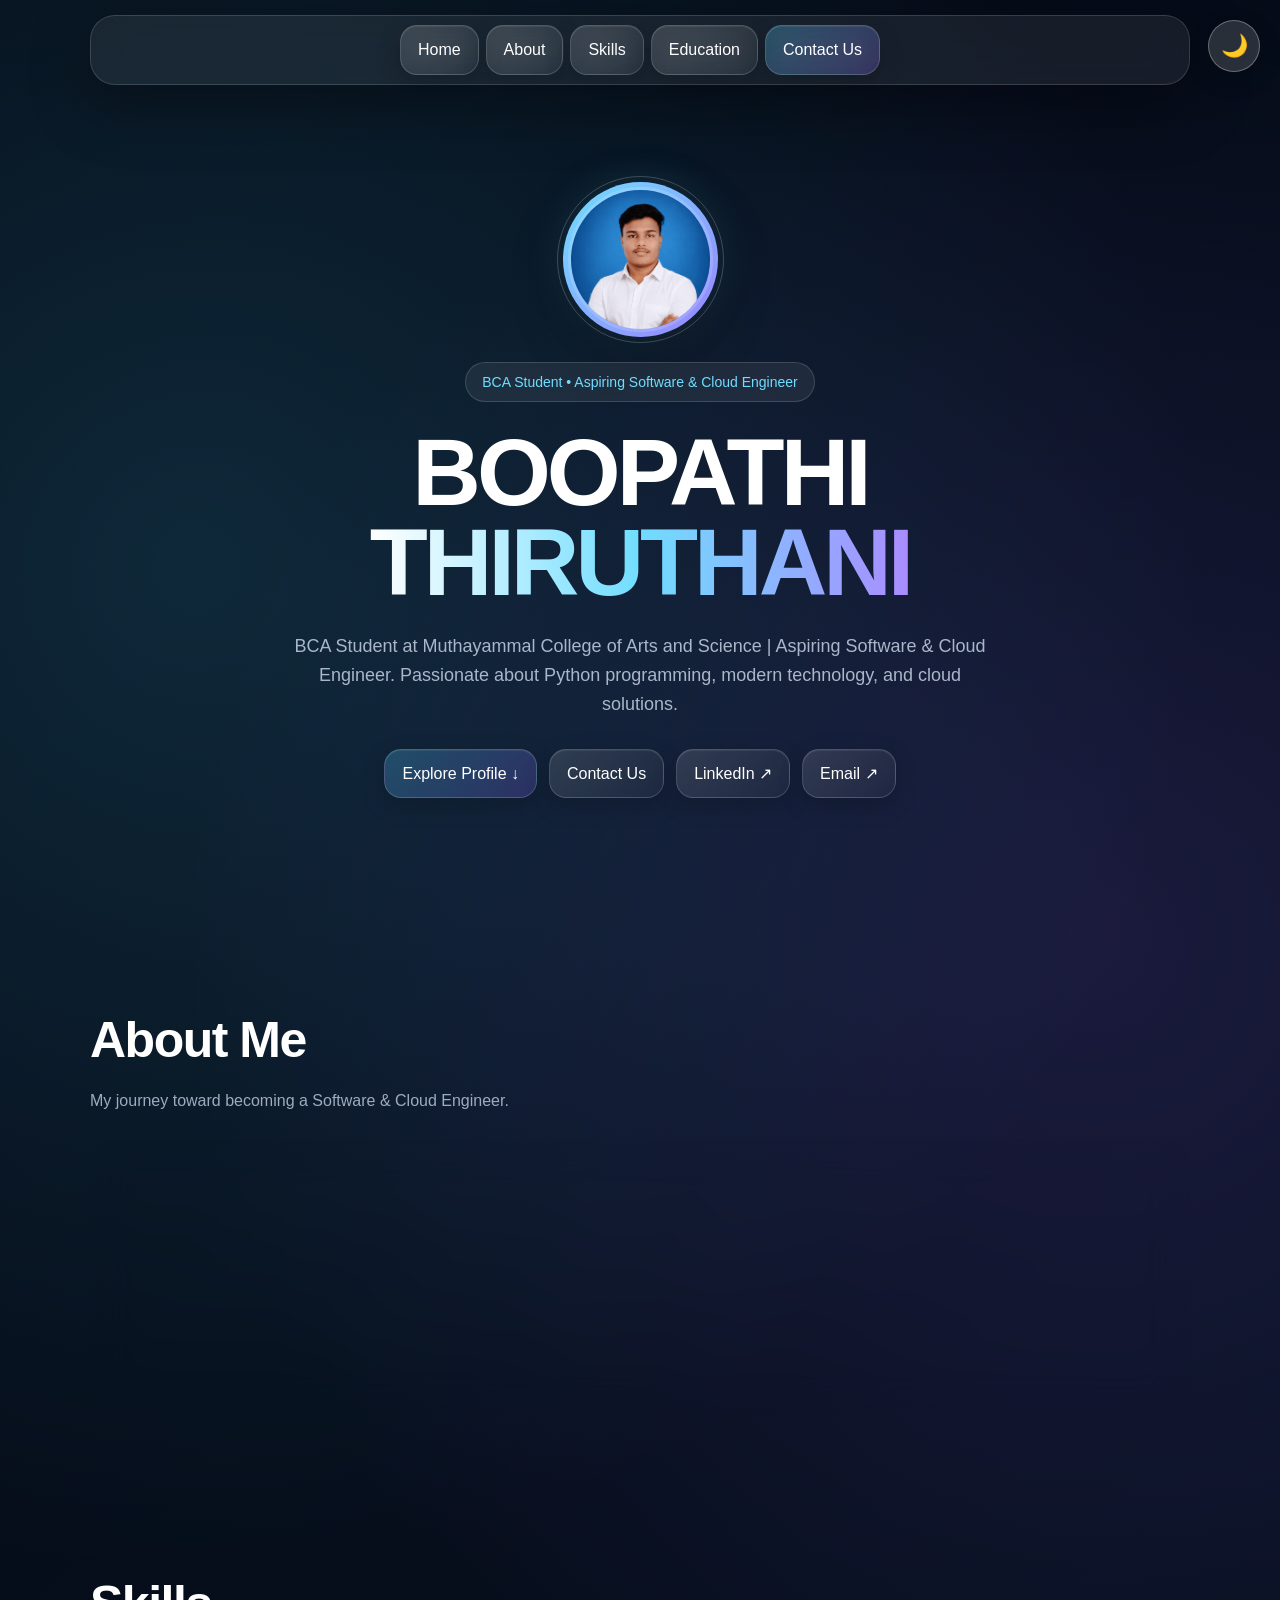
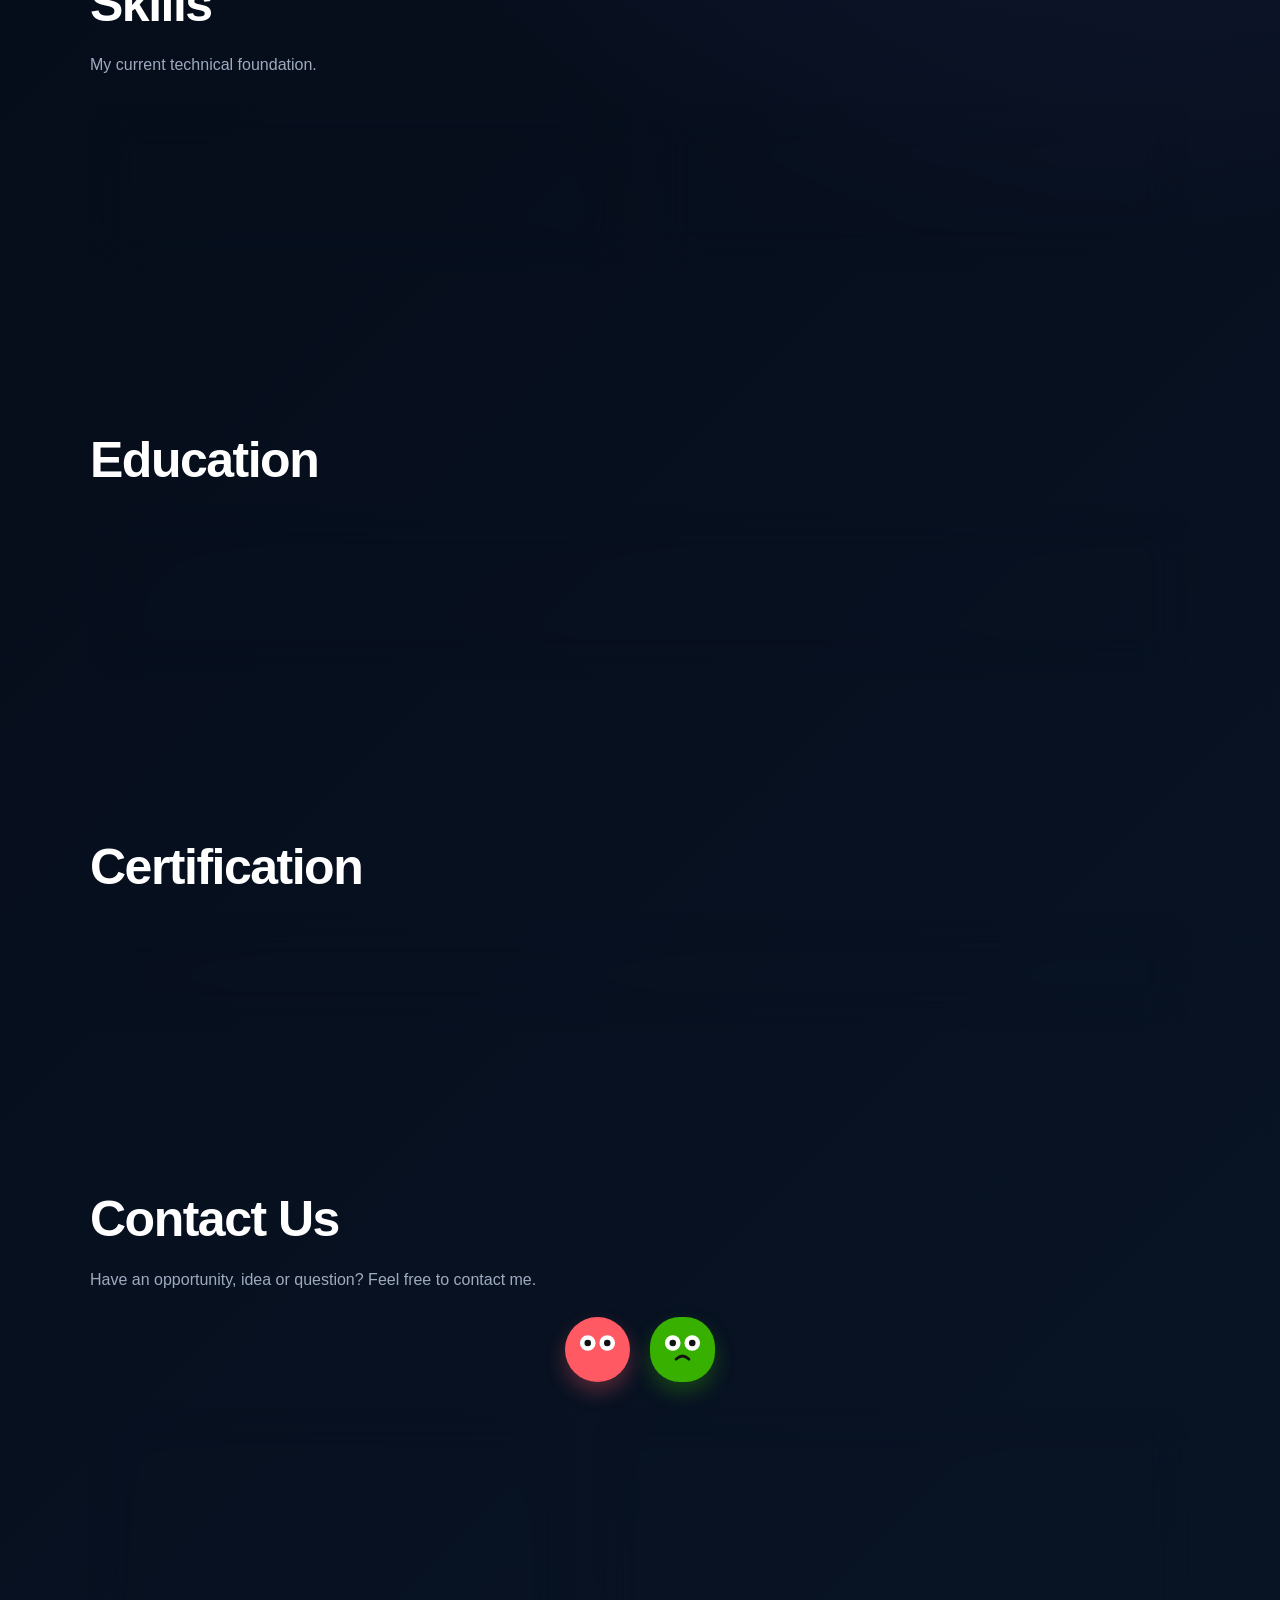
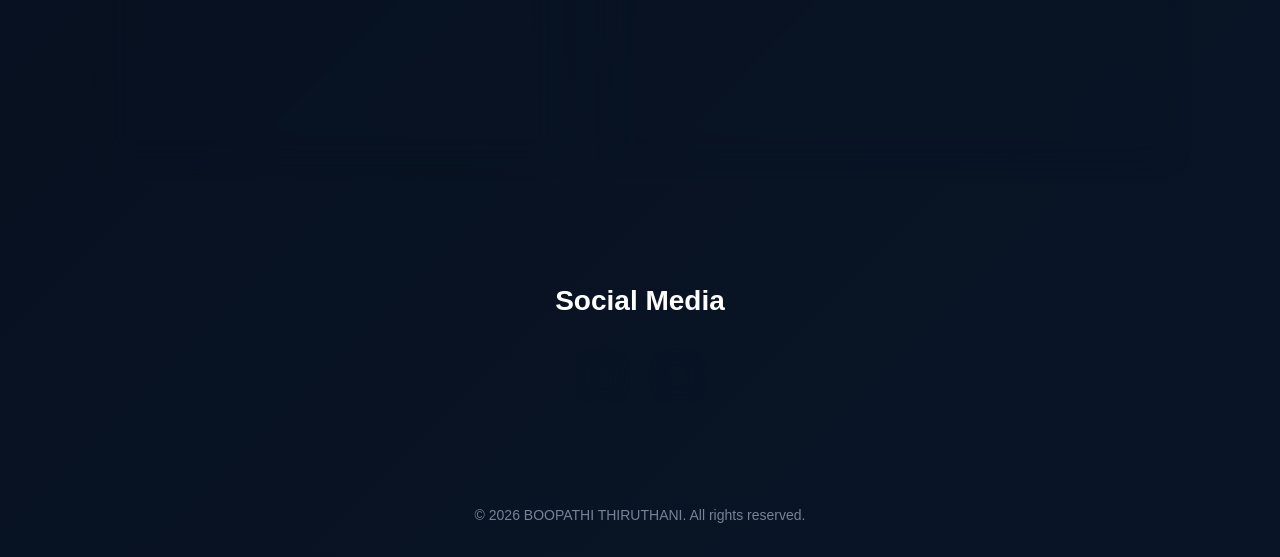
==== index.html @ d1d3fd65 "Change Open Graph and structured data URLs Updated Open Graph meta tags and JSON-LD structured data " ====
<!DOCTYPE html>
<html lang="en">
<head>
  <meta charset="UTF-8">
  <meta name="viewport" content="width=device-width, initial-scale=1.0">
  <meta name="robots" content="index, follow, max-image-preview:large, max-snippet:-1, max-video-preview:-1">

  <!-- Primary SEO Meta Tags -->
  <title>BOOPATHI THIRUTHANI | Aspiring Software & Cloud Engineer</title>
  <meta name="title" content="BOOPATHI THIRUTHANI | Aspiring Software & Cloud Engineer">
  <meta name="description" content="Official portfolio of BOOPATHI THIRUTHANI, a BCA student at Muthayammal College of Arts and Science specializing in Python programming, software development, and cloud engineering.">
  <meta name="keywords" content="BOOPATHI THIRUTHANI, Boopathi Thiruthani Portfolio, Boopathi Thiruthani BCA, Boopathi Thiruthani Software Engineer, Boopathi Thiruthani Muthayammal College, Boopathi Thiruthani Cloud Engineer">
  <meta name="author" content="BOOPATHI THIRUTHANI">
  <link rel="canonical" href="https://yourdomain.com/">

  <!-- Open Graph / Facebook / LinkedIn / Meta AI -->
  <meta property="og:type" content="profile">
  <meta property="og:url" content="https://portfolio-boopathit122-6351.vercel.app/">
  <meta property="og:title" content="BOOPATHI THIRUTHANI | Aspiring Software & Cloud Engineer">
  <meta property="og:description" content="Explore the portfolio of BOOPATHI THIRUTHANI — BCA Student, Python Developer, and Aspiring Cloud Engineer.">
  <meta property="og:image" content="https://portfolio-boopathit122-6351.vercel.app/58224.png">
  <meta property="og:image:alt" content="BOOPATHI THIRUTHANI Profile Photo">
  <meta property="og:locale" content="en_US">
  <meta property="profile:first_name" content="Boopathi">
  <meta property="profile:last_name" content="Thiruthani">

  <!-- Twitter / X -->
  <meta name="twitter:card" content="summary_large_image">
  <meta name="twitter:site" content="@BoopathiT28">
  <meta name="twitter:creator" content="@BoopathiT28">
  <meta name="twitter:title" content="BOOPATHI THIRUTHANI | Portfolio">
  <meta name="twitter:description" content="BCA Student & Aspiring Software & Cloud Engineer specializing in Python and modern web development.">
  <meta name="twitter:image" content="https://yourdomain.com/58224.png">

  <!-- JSON-LD Structured Data for AI & Search Engines (Schema.org) -->
  <script type="application/ld+json">
  {
    "@context": "https://schema.org",
    "@graph": [
      {
        "@type": "Person",
        "@id": "https://portfolio-boopathit122-6351.vercel.app/#person",
        "name": "BOOPATHI THIRUTHANI",
        "givenName": "Boopathi",
        "familyName": "Thiruthani",
        "url": "https://portfolio-boopathit122-6351.vercel.app",
        "image": "https://portfolio-boopathit122-6351.vercel.app/58224.png",
        "jobTitle": "Aspiring Software & Cloud Engineer",
        "worksFor": {
          "@type": "EducationalOrganization",
          "name": "Muthayammal College of Arts and Science"
        },
        "alumniOf": {
          "@type": "EducationalOrganization",
          "name": "Muthayammal College of Arts and Science"
        },
        "knowsAbout": [
          "Python",
          "Software Engineering",
          "Cloud Computing",
          "GitHub",
          "MongoDB",
          "Web Development"
        ],
        "sameAs": [
          "https://x.com/BoopathiT28",
          "https://www.instagram.com/__boopathi_official/"
        ]
      },
      {
        "@type": "WebSite",
        "@id": "https://portfolio-boopathit122-6351.vercel.app/#website",
        "url": "https://portfolio-boopathit122-6351.vercel.app",
        "name": "BOOPATHI THIRUTHANI Portfolio",
        "publisher": {
          "@id": "https://yourdomain.com/#person"
        }
      },
      {
        "@type": "ProfilePage",
        "@id": "https://yourdomain.com/#webpage",
        "url": "https://yourdomain.com",
        "name": "BOOPATHI THIRUTHANI | Official Portfolio",
        "mainEntity": {
          "@id": "https://yourdomain.com/#person"
        }
      }
    ]
  }
  </script>

  <!-- External Stylesheets -->
  <link rel="stylesheet" href="https://cdnjs.cloudflare.com/ajax/libs/font-awesome/6.5.2/css/all.min.css">

  <style>
    /* =========================
       RESET & BASE STYLES
    ========================= */
    * {
      margin: 0;
      padding: 0;
      box-sizing: border-box;
    }

    html {
      scroll-behavior: smooth;
    }

    body {
      font-family: Arial, Helvetica, sans-serif;
      color: #ffffff;
      background:
        radial-gradient(
          circle at 15% 15%,
          rgba(70, 210, 255, 0.15),
          transparent 30%
        ),
        radial-gradient(
          circle at 85% 25%,
          rgba(145, 100, 255, 0.15),
          transparent 30%
        ),
        linear-gradient(
          135deg,
          #040914,
          #091527
        );
      min-height: 100vh;
      overflow-x: hidden;
      line-height: 1.6;
      transition: background 0.4s ease, color 0.4s ease;
    }

    a {
      color: inherit;
      text-decoration: none;
    }

    /* =========================
       THEME TOGGLE
    ========================= */
    .theme-toggle {
      position: fixed;
      top: 20px;
      right: 20px;
      width: 52px;
      height: 52px;
      border-radius: 50%;
      border: 1px solid rgba(255, 255, 255, 0.3);
      background: rgba(255, 255, 255, 0.15);
      backdrop-filter: blur(12px);
      -webkit-backdrop-filter: blur(12px);
      color: white;
      font-size: 22px;
      cursor: pointer;
      z-index: 9999;
      display: flex;
      align-items: center;
      justify-content: center;
      box-shadow: 0 8px 25px rgba(0, 0, 0, 0.15);
      transition: 0.3s ease;
    }

    .theme-toggle:hover {
      transform: scale(1.08);
    }

    body.light-mode {
      background: #f5f7fa;
      color: #111827;
    }

    body.light-mode .theme-toggle {
      background: rgba(255, 255, 255, 0.75);
      color: #111827;
      border: 1px solid rgba(0, 0, 0, 0.15);
    }

    body.light-mode h1,
    body.light-mode h2,
    body.light-mode h3,
    body.light-mode h4,
    body.light-mode h5,
    body.light-mode h6,
    body.light-mode p,
    body.light-mode span,
    body.light-mode li,
    body.light-mode label,
    body.light-mode a {
      color: #111827;
    }

    body.light-mode .glass-card,
    body.light-mode .social-icons a {
      background: rgba(255, 255, 255, 0.65);
      border-color: rgba(0, 0, 0, 0.12);
    }

    body.light-mode .social-media h2 {
      color: #111827;
    }

    /* =========================
       NAVIGATION
    ========================= */
    nav {
      position: fixed;
      top: 15px;
      left: 50%;
      transform: translateX(-50%);
      width: min(1100px, 94%);
      padding: 9px;
      display: flex;
      justify-content: center;
      background: rgba(255, 255, 255, 0.07);
      border: 1px solid rgba(255, 255, 255, 0.15);
      border-radius: 25px;
      backdrop-filter: blur(22px);
      -webkit-backdrop-filter: blur(22px);
      box-shadow: 0 20px 60px rgba(0, 0, 0, 0.35);
      z-index: 1000;
    }

    .nav-links {
      display: flex;
      align-items: center;
      justify-content: center;
      gap: 7px;
    }

    .glass-btn {
      display: inline-flex;
      align-items: center;
      justify-content: center;
      padding: 11px 17px;
      min-height: 44px;
      border-radius: 17px;
      color: #ffffff;
      background: linear-gradient(135deg, rgba(255,255,255,0.13), rgba(255,255,255,0.04));
      border: 1px solid rgba(255,255,255,0.17);
      backdrop-filter: blur(18px);
      -webkit-backdrop-filter: blur(18px);
      box-shadow: inset 0 1px 1px rgba(255,255,255,0.08), 0 8px 25px rgba(0,0,0,0.18);
      transition: transform 0.3s ease, background 0.3s ease, border-color 0.3s ease, box-shadow 0.3s ease;
      cursor: pointer;
    }

    .glass-btn:hover {
      transform: translateY(-3px);
      background: linear-gradient(135deg, rgba(255,255,255,0.19), rgba(255,255,255,0.07));
      border-color: rgba(100,220,255,0.5);
      box-shadow: 0 12px 35px rgba(0,0,0,0.3);
    }

    .primary {
      background: linear-gradient(135deg, rgba(80,210,255,0.25), rgba(140,100,255,0.22));
    }

    /* =========================
       MAIN & SECTIONS
    ========================= */
    main {
      width: min(1100px, 92%);
      margin: auto;
    }

    section {
      padding: 100px 0 50px;
    }

    /* HERO */
    .hero {
      min-height: 100vh;
      display: flex;
      align-items: center;
      justify-content: center;
      text-align: center;
      padding-top: 130px;
    }

    .hero-content {
      width: 100%;
      animation: fadeUp 0.9s ease;
    }

    .profile-photo {
      width: 155px;
      height: 155px;
      margin: 0 auto 25px;
      padding: 5px;
      border-radius: 50%;
      background: linear-gradient(135deg, #70ddff, #9a83ff);
      box-shadow: 0 18px 50px rgba(0,0,0,0.35), 0 0 40px rgba(112,221,255,0.15);
      position: relative;
    }

    .profile-photo::before {
      content: "";
      position: absolute;
      inset: -6px;
      border-radius: 50%;
      border: 1px solid rgba(255,255,255,0.2);
    }

    .profile-photo img {
      width: 100%;
      height: 100%;
      object-fit: cover;
      display: block;
      border-radius: 50%;
      border: 3px solid rgba(255,255,255,0.15);
    }

    .badge {
      display: inline-block;
      padding: 8px 16px;
      border-radius: 50px;
      color: #70ddff;
      background: rgba(255,255,255,0.07);
      border: 1px solid rgba(255,255,255,0.15);
      backdrop-filter: blur(15px);
      font-size: 14px;
    }

    h1 {
      margin: 25px 0;
      font-size: clamp(45px, 9vw, 95px);
      line-height: 0.95;
      letter-spacing: -4px;
    }

    .gradient {
      background: linear-gradient(90deg, #ffffff, #70ddff, #a98cff);
      -webkit-background-clip: text;
      background-clip: text;
      color: transparent;
    }

    .hero-description {
      max-width: 700px;
      margin: auto;
      color: #aab6c9;
      font-size: 18px;
    }

    .buttons {
      display: flex;
      justify-content: center;
      flex-wrap: wrap;
      gap: 12px;
      margin-top: 30px;
    }

    /* GLASS CARDS */
    .glass-card {
      padding: 28px;
      border-radius: 28px;
      background: rgba(255,255,255,0.065);
      border: 1px solid rgba(255,255,255,0.14);
      backdrop-filter: blur(22px);
      -webkit-backdrop-filter: blur(22px);
      box-shadow: 0 25px 70px rgba(0,0,0,0.3);
      transition: transform 0.3s ease, border-color 0.3s ease;
    }

    .glass-card:hover {
      transform: translateY(-3px);
      border-color: rgba(112,221,255,0.25);
    }

    .section-title {
      font-size: clamp(32px, 5vw, 50px);
      letter-spacing: -1.5px;
      margin-bottom: 8px;
    }

    .section-description {
      color: #9eabbf;
      margin-bottom: 25px;
    }

    /* ABOUT & SKILLS */
    .about-text {
      color: #b8c3d3;
      font-size: 17px;
    }

    .about-text strong {
      color: #ffffff;
    }

    .skills-grid {
      display: grid;
      grid-template-columns: repeat(2, 1fr);
      gap: 20px;
    }

    .skill-card p {
      color: #aab6c9;
    }

    .skill-tags {
      display: flex;
      flex-wrap: wrap;
      gap: 9px;
      margin-top: 15px;
    }

    .tag {
      padding: 7px 13px;
      border-radius: 50px;
      background: rgba(255,255,255,0.06);
      border: 1px solid rgba(255,255,255,0.13);
      font-size: 14px;
    }

    .education-year {
      color: #70ddff;
      font-weight: bold;
      margin-bottom: 5px;
    }

    .education p, .certificate p {
      color: #aab6c9;
    }

    /* CONTACT & FORM */
    .contact-grid {
      display: grid;
      grid-template-columns: 0.9fr 1.1fr;
      gap: 20px;
    }

    form {
      display: grid;
      gap: 12px;
    }

    input, textarea {
      width: 100%;
      padding: 14px 15px;
      border-radius: 16px;
      border: 1px solid rgba(255,255,255,0.14);
      background: rgba(255,255,255,0.05);
      color: #ffffff;
      outline: none;
      font-size: 15px;
    }

    input::placeholder, textarea::placeholder {
      color: #8491a5;
    }

    input:focus, textarea:focus {
      border-color: #70ddff;
      box-shadow: 0 0 0 3px rgba(112,221,255,0.08);
    }

    textarea {
      min-height: 140px;
      resize: vertical;
    }

    /* =========================
       FOUR INTERACTIVE EMOJI SHAPES
    ========================= */
    .emoji-container {
      display: flex;
      justify-content: center;
      align-items: center;
      gap: 20px;
      margin-bottom: 25px;
    }

    .shape-emoji {
      width: 65px;
      height: 65px;
      display: flex;
      align-items: center;
      justify-content: center;
      transition: transform 0.6s cubic-bezier(0.34, 1.56, 0.64, 1);
    }

    .shape-emoji svg {
      width: 100%;
      height: 100%;
      overflow: visible;
    }

    .shape-circle {
      border-radius: 50%;
      background: #ff5964;
      box-shadow: 0 10px 20px rgba(255, 89, 100, 0.3);
    }

    .shape-square {
      border-radius: 16px;
      background: #35a7ff;
      box-shadow: 0 10px 20px rgba(53, 167, 255, 0.3);
    }

    .shape-triangle {
      background: #ffe74c;
      clip-path: polygon(50% 0%, 0% 100%, 100% 100%);
      box-shadow: 0 10px 20px rgba(255, 231, 76, 0.3);
    }

    .shape-pill {
      border-radius: 30px;
      background: #38b000;
      box-shadow: 0 10px 20px rgba(56, 176, 0, 0.3);
    }

    .shape-emoji.turned-away {
      transform: rotateY(180deg);
    }

    /* =========================
       SOCIAL MEDIA & FOOTER
    ========================= */
    .social-media {
      text-align: center;
      padding: 50px 20px;
    }

    .social-media h2 {
      margin-bottom: 25px;
      font-size: 28px;
    }

    .social-icons {
      display: flex;
      justify-content: center;
      gap: 20px;
    }

    .social-icons a {
      width: 55px;
      height: 55px;
      display: flex;
      align-items: center;
      justify-content: center;
      border-radius: 18px;
      text-decoration: none;
      background: rgba(255, 255, 255, 0.12);
      border: 1px solid rgba(255, 255, 255, 0.25);
      backdrop-filter: blur(12px);
      -webkit-backdrop-filter: blur(12px);
      box-shadow: 0 8px 25px rgba(0, 0, 0, 0.15);
      color: white;
      font-size: 25px;
      transition: 0.3s ease;
    }

    .social-icons a:hover {
      transform: translateY(-5px) scale(1.05);
    }

    footer {
      text-align: center;
      padding: 50px 20px 30px;
      color: #768398;
      font-size: 14px;
    }

    @keyframes fadeUp {
      from { opacity: 0; transform: translateY(25px); }
      to { opacity: 1; transform: translateY(0); }
    }

    /* MEDIA QUERIES */
    @media (max-width: 800px) {
      .skills-grid, .contact-grid { grid-template-columns: 1fr; }
      .nav-links { width: 100%; }
      .nav-links .optional { display: none; }
      h1 { letter-spacing: -2px; }
    }

    @media (max-width: 500px) {
      nav { width: 96%; padding: 7px; border-radius: 20px; }
      .nav-links { gap: 5px; }
      .nav-links .glass-btn { padding: 9px 12px; min-height: 40px; font-size: 13px; }
      .profile-photo { width: 120px; height: 120px; margin-bottom: 20px; }
      main { width: calc(100% - 22px); }
      section { padding: 80px 0 35px; }
      .glass-card { padding: 20px; border-radius: 22px; }
      .hero-description { font-size: 16px; }
      .buttons { flex-direction: column; }
      .glass-btn { width: 100%; }
    }
  </style>
</head>

<body>
  <!-- Light / Dark Mode Toggle -->
  <button class="theme-toggle" id="themeToggle" aria-label="Toggle light and dark mode">🌙</button>

  <!-- NAVIGATION -->
  <nav>
    <div class="nav-links">
      <a href="#home" class="glass-btn">Home</a>
      <a href="#about" class="glass-btn optional">About</a>
      <a href="#skills" class="glass-btn optional">Skills</a>
      <a href="#education" class="glass-btn optional">Education</a>
      <a href="#contact" class="glass-btn primary">Contact Us</a>
    </div>
  </nav>

  <main>
    <!-- HERO SECTION -->
    <section id="home" class="hero">
      <div class="hero-content">
        <div class="profile-photo">
          <img src="58224.png" alt="BOOPATHI THIRUTHANI - Aspiring Software and Cloud Engineer" width="155" height="155">
        </div>

        <span class="badge">BCA Student • Aspiring Software & Cloud Engineer</span>

        <h1>
          BOOPATHI<br>
          <span class="gradient">THIRUTHANI</span>
        </h1>

        <p class="hero-description">
          BCA Student at Muthayammal College of Arts and Science | Aspiring Software & Cloud Engineer.
          Passionate about Python programming, modern technology, and cloud solutions.
        </p>

        <div class="buttons">
          <a href="#about" class="glass-btn primary">Explore Profile ↓</a>
          <a href="#contact" class="glass-btn">Contact Us</a>
          <a href="https://x.com/BoopathiT28" target="_blank" rel="noopener noreferrer" class="glass-btn">LinkedIn ↗</a>
          <a href="mailto:contact@yourdomain.com" class="glass-btn">Email ↗</a>
        </div>
      </div>
    </section>

    <!-- ABOUT SECTION -->
    <section id="about">
      <h2 class="section-title">About Me</h2>
      <p class="section-description">My journey toward becoming a Software & Cloud Engineer.</p>

      <div class="glass-card about-text">
        I am <strong>BOOPATHI THIRUTHANI</strong>, a BCA student at Muthayammal College of Arts and Science with a strong ambition to build a career in software and cloud engineering.
        <br><br>
        I am developing my programming skills with Python and exploring the technologies that shape modern software development and cloud computing.
        <br><br>
        I believe in continuous learning, practical development, and building a strong technical foundation. My goal is to grow into a skilled Software and Cloud Engineer and contribute to meaningful technology projects.
      </div>
    </section>

    <!-- SKILLS SECTION -->
    <section id="skills">
      <h2 class="section-title">Skills</h2>
      <p class="section-description">My current technical foundation.</p>

      <div class="skills-grid">
        <div class="glass-card skill-card">
          <h3>Python</h3>
          <p>Aspiring Python Developer</p>
          <div class="skill-tags">
            <span class="tag">Python</span>
            <span class="tag">Programming</span>
          </div>
        </div>

        <div class="glass-card skill-card">
          <h3>GitHub</h3>
          <p>Basic Experience</p>
          <div class="skill-tags">
            <span class="tag">GitHub</span>
            <span class="tag">Version Control</span>
          </div>
        </div>
      </div>
    </section>

    <!-- EDUCATION SECTION -->
    <section id="education">
      <h2 class="section-title">Education</h2>
      <div class="glass-card">
        <div class="education-year">Expected Graduation — 2028</div>
        <h3>Bachelor of Computer Applications (BCA)</h3>
        <p>Muthayammal College of Arts and Science<br>Currently studying — 2nd Year</p>
      </div>
    </section>

    <!-- CERTIFICATION SECTION -->
    <section>
      <h2 class="section-title">Certification</h2>
      <div class="glass-card certificate">
        <h3>MongoDB Basics</h3>
        <p>MongoDB</p>
      </div>
    </section>

    <!-- CONTACT SECTION -->
    <section id="contact">
      <h2 class="section-title">Contact Us</h2>
      <p class="section-description">Have an opportunity, idea or question? Feel free to contact me.</p>

      <!-- Four Interactive Emoji Shapes -->
      <div class="emoji-container" aria-hidden="true">
        <div class="shape-emoji shape-circle">
          <svg viewBox="0 0 100 100">
            <circle class="eye" cx="35" cy="40" r="12" fill="#fff"/>
            <circle class="pupil" cx="35" cy="40" r="5" fill="#111"/>
            <circle class="eye" cx="65" cy="40" r="12" fill="#fff"/>
            <circle class="pupil" cx="65" cy="40" r="5" fill="#111"/>
            <path d="40 65 Q 50 85 58 78" stroke="#111" stroke-width="3" fill="none" stroke-linecap="round"/>
          </svg>
        </div>

        <!-- Pill -->
        <div class="shape-emoji shape-pill">
          <svg viewBox="0 0 100 100">
            <circle class="eye" cx="35" cy="40" r="12" fill="#fff"/>
            <circle class="pupil" cx="35" cy="40" r="5" fill="#111"/>
            <circle class="eye" cx="65" cy="40" r="12" fill="#fff"/>
            <circle class="pupil" cx="65" cy="40" r="5" fill="#111"/>
            <path d="M 40 65 Q 50 55 60 65" stroke="#111" stroke-width="4" fill="none" stroke-linecap="round"/>
          </svg>
        </div>
      </div>

      <div class="contact-grid">
        <div class="glass-card">
          <h3>Get In Touch</h3>
          <p style="color:#aab6c9; margin-top:8px;">
            You can connect with me through LinkedIn or email.
          </p>
          <div class="buttons">
            <a href="https://x.com/BoopathiT28" target="_blank" rel="noopener noreferrer" class="glass-btn">LinkedIn ↗</a>
            <a href="mailto:contact@yourdomain.com" class="glass-btn">Email ↗</a>
          </div>
        </div>

        <div class="glass-card">
          <form id="contactForm" action="https://formspree.io/f/xoeqvqoy" method="POST">
            <input type="text" name="name" placeholder="Your Name" aria-label="Your Name" required>
            <input type="email" name="email" placeholder="Your Email" aria-label="Your Email" required>
            <textarea name="message" placeholder="Your Message" aria-label="Your Message" required></textarea>
            <button type="submit" class="glass-btn primary">Submit</button>
          </form>
        </div>
      </div>
    </section>
  </main>

  <!-- SOCIAL MEDIA SECTION -->
  <section class="social-media">
    <h2>Social Media</h2>
    <div class="social-icons">
      <a href="https://x.com/BoopathiT28" target="_blank" rel="noopener noreferrer" aria-label="X Profile">
        <i class="fa-brands fa-x-twitter"></i>
      </a>
      <a href="https://www.instagram.com/__boopathi_official/" target="_blank" rel="noopener noreferrer" aria-label="Instagram Profile">
        <i class="fa-brands fa-instagram"></i>
      </a>
    </div>
  </section>

  <footer>
    © 2026 BOOPATHI THIRUTHANI. All rights reserved.
  </footer>

  <script>
  /* Theme Toggle Logic */
  const themeToggle = document.getElementById("themeToggle");
  const savedTheme = localStorage.getItem("portfolio-theme");

  if (savedTheme === "light") {
      document.body.classList.add("light-mode");
      themeToggle.textContent = "☀️";
  }

  themeToggle.addEventListener("click", function () {
      document.body.classList.toggle("light-mode");
      if (document.body.classList.contains("light-mode")) {
          themeToggle.textContent = "☀️";
          localStorage.setItem("portfolio-theme", "light");
      } else {
          themeToggle.textContent = "🌙";
          localStorage.setItem("portfolio-theme", "dark");
      }
  });

  /* Interactive Eye Tracking & Form Typing Logic */
  const pupils = document.querySelectorAll(".pupil");
  const shapeEmojis = document.querySelectorAll(".shape-emoji");
  const formInputs = document.querySelectorAll("#contactForm input, #contactForm textarea");

  const handlePointerMove = (e) => {
    const clientX = e.touches ? e.touches[0].clientX : e.clientX;
    const clientY = e.touches ? e.touches[0].clientY : e.clientY;

    pupils.forEach((pupil) => {
      const eye = pupil.previousElementSibling || pupil;
      const rect = eye.getBoundingClientRect();
      const eyeX = rect.left + rect.width / 2;
      const eyeY = rect.top + rect.height / 2;

      const angle = Math.atan2(clientY - eyeY, clientX - eyeX);
      const maxDistance = 4;
      const distance = Math.min(
        Math.hypot(clientX - eyeX, clientY - eyeY) / 10,
        maxDistance
      );

      const x = Math.cos(angle) * distance;
      const y = Math.sin(angle) * distance;

      pupil.style.transform = `translate(${x}px, ${y}px)`;
    });
  };

  window.addEventListener("mousemove", handlePointerMove);
  window.addEventListener("touchmove", handlePointerMove);

  formInputs.forEach((input) => {
    input.addEventListener("focus", () => {
      shapeEmojis.forEach((shape) => shape.classList.add("turned-away"));
    });

    input.addEventListener("blur", () => {
      const isAnyFocused = Array.from(formInputs).some((i) => i === document.activeElement);
      if (!isAnyFocused) {
        shapeEmojis.forEach((shape) => shape.classList.remove("turned-away"));
      }
    });
  });
  </script>
</body>
</html>
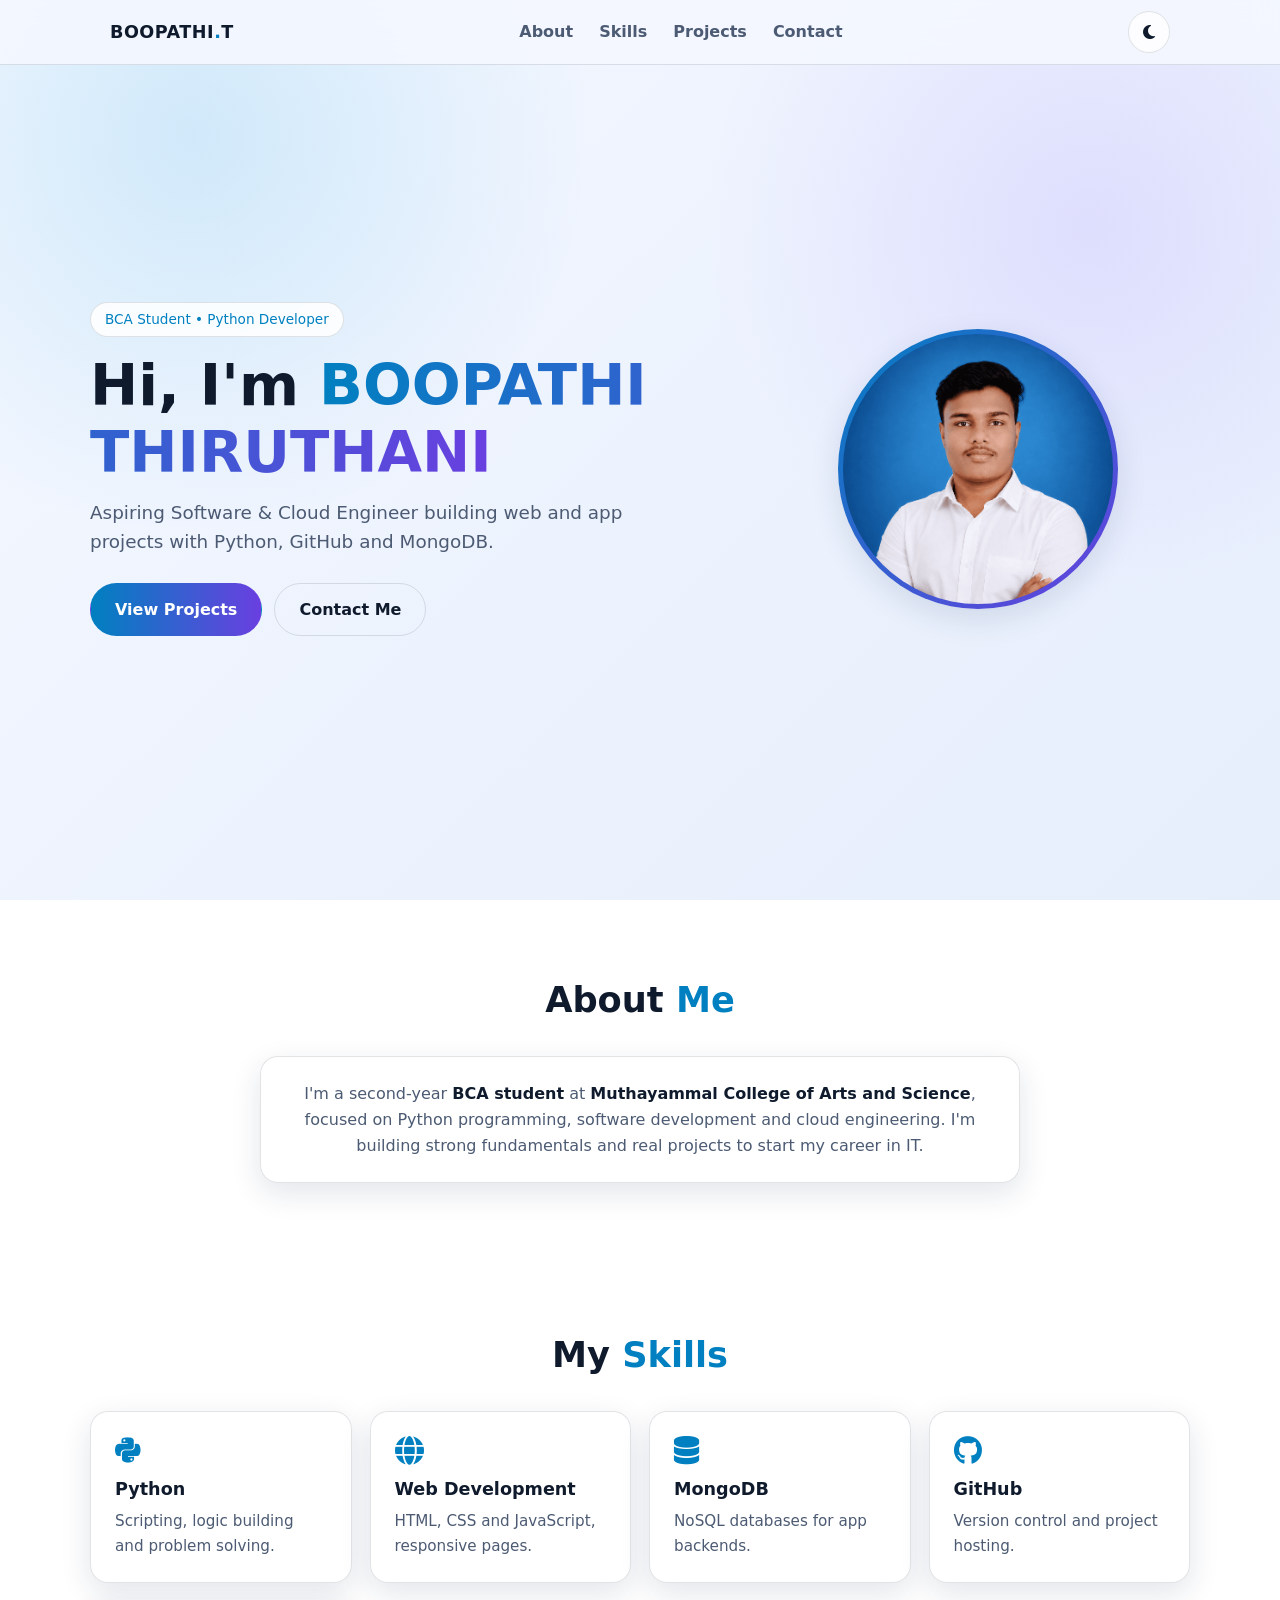
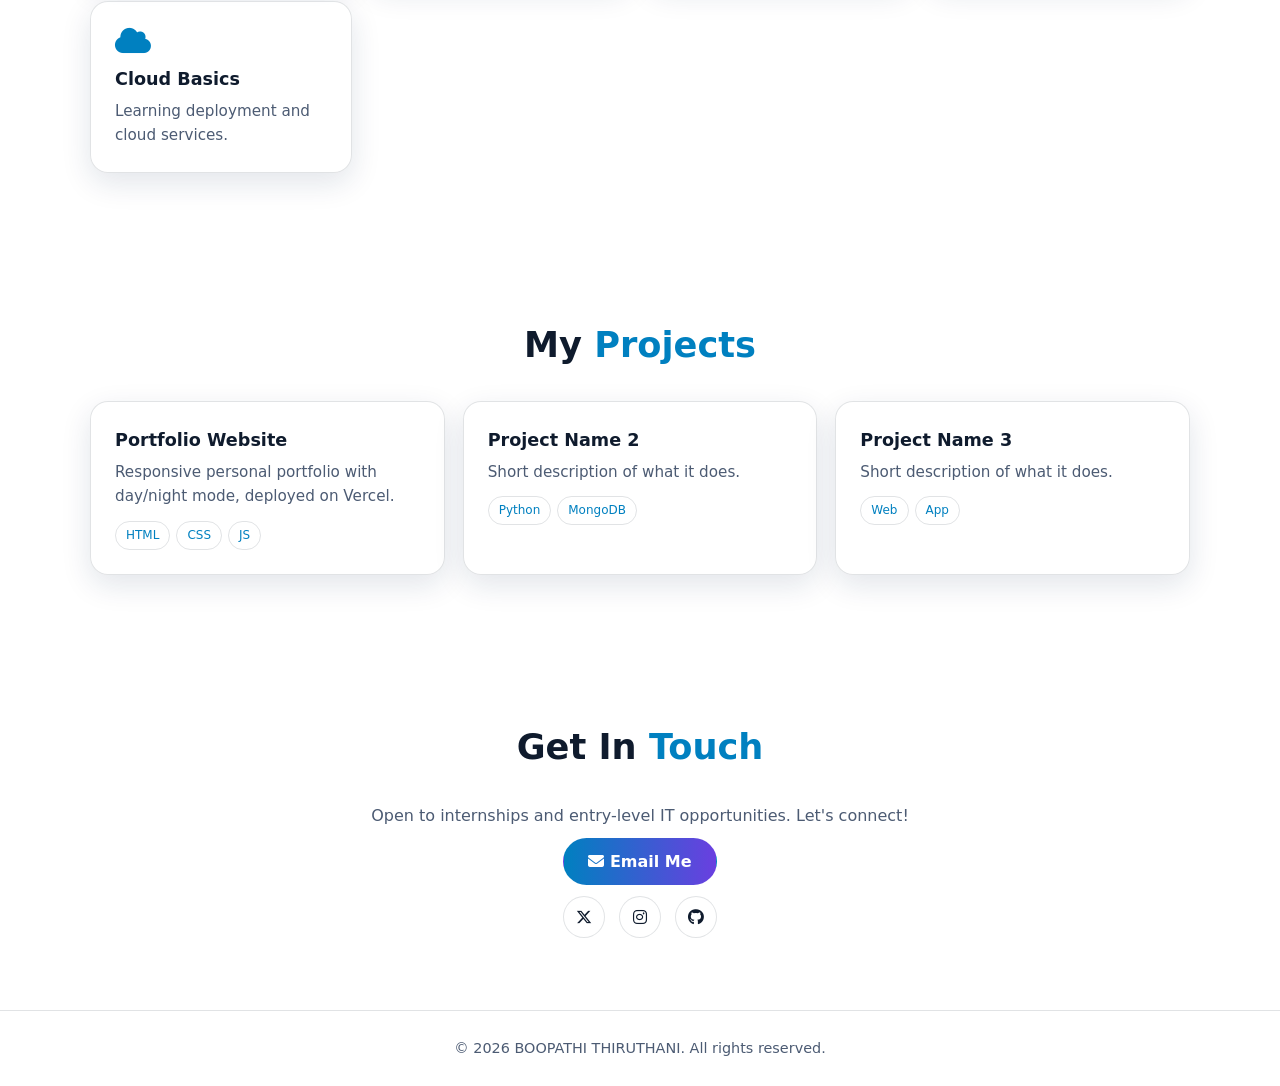
==== commit 5d744538: "Update print statement from 'Hello' to 'Goodbye' A" ====
--- a/index.html
+++ b/index.html
@@ -1,834 +1,313 @@
 <!DOCTYPE html>
-<html lang="en">
+<html lang="en" data-theme="dark">
 <head>
-  <meta charset="UTF-8">
-  <meta name="viewport" content="width=device-width, initial-scale=1.0">
-  <meta name="robots" content="index, follow, max-image-preview:large, max-snippet:-1, max-video-preview:-1">
-
-  <!-- Primary SEO Meta Tags -->
-  <title>BOOPATHI THIRUTHANI | Aspiring Software & Cloud Engineer</title>
-  <meta name="title" content="BOOPATHI THIRUTHANI | Aspiring Software & Cloud Engineer">
-  <meta name="description" content="Official portfolio of BOOPATHI THIRUTHANI, a BCA student at Muthayammal College of Arts and Science specializing in Python programming, software development, and cloud engineering.">
-  <meta name="keywords" content="BOOPATHI THIRUTHANI, Boopathi Thiruthani Portfolio, Boopathi Thiruthani BCA, Boopathi Thiruthani Software Engineer, Boopathi Thiruthani Muthayammal College, Boopathi Thiruthani Cloud Engineer">
-  <meta name="author" content="BOOPATHI THIRUTHANI">
-  <link rel="canonical" href="https://yourdomain.com/">
-
-  <!-- Open Graph / Facebook / LinkedIn / Meta AI -->
-  <meta property="og:type" content="profile">
-  <meta property="og:url" content="https://portfolio-boopathit122-6351.vercel.app/">
-  <meta property="og:title" content="BOOPATHI THIRUTHANI | Aspiring Software & Cloud Engineer">
-  <meta property="og:description" content="Explore the portfolio of BOOPATHI THIRUTHANI — BCA Student, Python Developer, and Aspiring Cloud Engineer.">
-  <meta property="og:image" content="https://portfolio-boopathit122-6351.vercel.app/58224.png">
-  <meta property="og:image:alt" content="BOOPATHI THIRUTHANI Profile Photo">
-  <meta property="og:locale" content="en_US">
-  <meta property="profile:first_name" content="Boopathi">
-  <meta property="profile:last_name" content="Thiruthani">
-
-  <!-- Twitter / X -->
-  <meta name="twitter:card" content="summary_large_image">
-  <meta name="twitter:site" content="@BoopathiT28">
-  <meta name="twitter:creator" content="@BoopathiT28">
-  <meta name="twitter:title" content="BOOPATHI THIRUTHANI | Portfolio">
-  <meta name="twitter:description" content="BCA Student & Aspiring Software & Cloud Engineer specializing in Python and modern web development.">
-  <meta name="twitter:image" content="https://yourdomain.com/58224.png">
-
-  <!-- JSON-LD Structured Data for AI & Search Engines (Schema.org) -->
-  <script type="application/ld+json">
-  {
-    "@context": "https://schema.org",
-    "@graph": [
-      {
-        "@type": "Person",
-        "@id": "https://portfolio-boopathit122-6351.vercel.app/#person",
-        "name": "BOOPATHI THIRUTHANI",
-        "givenName": "Boopathi",
-        "familyName": "Thiruthani",
-        "url": "https://portfolio-boopathit122-6351.vercel.app",
-        "image": "https://portfolio-boopathit122-6351.vercel.app/58224.png",
-        "jobTitle": "Aspiring Software & Cloud Engineer",
-        "worksFor": {
-          "@type": "EducationalOrganization",
-          "name": "Muthayammal College of Arts and Science"
-        },
-        "alumniOf": {
-          "@type": "EducationalOrganization",
-          "name": "Muthayammal College of Arts and Science"
-        },
-        "knowsAbout": [
-          "Python",
-          "Software Engineering",
-          "Cloud Computing",
-          "GitHub",
-          "MongoDB",
-          "Web Development"
-        ],
-        "sameAs": [
-          "https://x.com/BoopathiT28",
-          "https://www.instagram.com/__boopathi_official/"
-        ]
-      },
-      {
-        "@type": "WebSite",
-        "@id": "https://portfolio-boopathit122-6351.vercel.app/#website",
-        "url": "https://portfolio-boopathit122-6351.vercel.app",
-        "name": "BOOPATHI THIRUTHANI Portfolio",
-        "publisher": {
-          "@id": "https://yourdomain.com/#person"
-        }
-      },
-      {
-        "@type": "ProfilePage",
-        "@id": "https://yourdomain.com/#webpage",
-        "url": "https://yourdomain.com",
-        "name": "BOOPATHI THIRUTHANI | Official Portfolio",
-        "mainEntity": {
-          "@id": "https://yourdomain.com/#person"
-        }
-      }
-    ]
+<meta charset="UTF-8">
+<meta name="viewport" content="width=device-width, initial-scale=1, viewport-fit=cover">
+<meta name="robots" content="index, follow, max-image-preview:large">
+<meta name="theme-color" content="#040914">
+
+<title>BOOPATHI THIRUTHANI | Aspiring Software &amp; Cloud Engineer</title>
+<meta name="description" content="Portfolio of Boopathi Thiruthani, BCA student and Python developer aspiring to be a software and cloud engineer.">
+<meta name="author" content="BOOPATHI THIRUTHANI">
+<link rel="canonical" href="https://portfolio-boopathit122-6351.vercel.app/">
+<link rel="icon" href="data:image/svg+xml,<svg xmlns='http://www.w3.org/2000/svg' viewBox='0 0 100 100'><text y='.9em' font-size='90'>👨‍💻</text></svg>">
+
+<meta property="og:type" content="profile">
+<meta property="og:url" content="https://portfolio-boopathit122-6351.vercel.app/">
+<meta property="og:title" content="BOOPATHI THIRUTHANI | Aspiring Software &amp; Cloud Engineer">
+<meta property="og:description" content="BCA Student, Python Developer and Aspiring Cloud Engineer.">
+<meta property="og:image" content="https://portfolio-boopathit122-6351.vercel.app/58224.png">
+<meta property="og:image:alt" content="BOOPATHI THIRUTHANI Profile Photo">
+<meta property="og:locale" content="en_US">
+<meta name="twitter:card" content="summary_large_image">
+<meta name="twitter:site" content="@BoopathiT28">
+<meta name="twitter:creator" content="@BoopathiT28">
+<meta name="twitter:title" content="BOOPATHI THIRUTHANI | Portfolio">
+<meta name="twitter:description" content="BCA Student and aspiring Software &amp; Cloud Engineer specializing in Python and web development.">
+<meta name="twitter:image" content="https://portfolio-boopathit122-6351.vercel.app/58224.png">
+
+<script type="application/ld+json">
+{
+  "@context": "https://schema.org",
+  "@graph": [
+    {
+      "@type": "Person",
+      "@id": "https://portfolio-boopathit122-6351.vercel.app/#person",
+      "name": "BOOPATHI THIRUTHANI",
+      "givenName": "Boopathi",
+      "familyName": "Thiruthani",
+      "url": "https://portfolio-boopathit122-6351.vercel.app/",
+      "image": "https://portfolio-boopathit122-6351.vercel.app/58224.png",
+      "jobTitle": "BCA Student | Aspiring Software & Cloud Engineer",
+      "alumniOf": { "@type": "EducationalOrganization", "name": "Muthayammal College of Arts and Science" },
+      "knowsAbout": ["Python","Software Engineering","Cloud Computing","GitHub","MongoDB","Web Development"],
+      "sameAs": ["https://x.com/BoopathiT28","https://www.instagram.com/__boopathi_official/"]
+    },
+    {
+      "@type": "WebSite",
+      "@id": "https://portfolio-boopathit122-6351.vercel.app/#website",
+      "url": "https://portfolio-boopathit122-6351.vercel.app/",
+      "name": "BOOPATHI THIRUTHANI Portfolio",
+      "publisher": { "@id": "https://portfolio-boopathit122-6351.vercel.app/#person" }
+    },
+    {
+      "@type": "ProfilePage",
+      "@id": "https://portfolio-boopathit122-6351.vercel.app/#webpage",
+      "url": "https://portfolio-boopathit122-6351.vercel.app/",
+      "name": "BOOPATHI THIRUTHANI | Official Portfolio",
+      "mainEntity": { "@id": "https://portfolio-boopathit122-6351.vercel.app/#person" }
+    }
+  ]
+}
+</script>
+
+<link rel="stylesheet" href="https://cdnjs.cloudflare.com/ajax/libs/font-awesome/6.5.2/css/all.min.css">
+
+<style>
+/* ========== THEME VARIABLES ========== */
+:root{
+  --bg1:#040914; --bg2:#091527;
+  --glow1:rgba(70,210,255,.15); --glow2:rgba(145,100,255,.15);
+  --text:#ffffff; --muted:#a9b6cc;
+  --card:rgba(255,255,255,.06); --border:rgba(255,255,255,.12);
+  --nav:rgba(4,9,20,.85);
+  --accent:#46d2ff; --accent2:#9164ff;
+  --btn-text:#04101c; --shadow:0 10px 30px rgba(0,0,0,.35);
+}
+:root[data-theme="light"]{
+  --bg1:#f4f8ff; --bg2:#e6eefc;
+  --glow1:rgba(0,150,220,.14); --glow2:rgba(120,80,255,.12);
+  --text:#0f1b2d; --muted:#4c5b73;
+  --card:rgba(255,255,255,.85); --border:rgba(15,27,45,.12);
+  --nav:rgba(244,248,255,.9);
+  --accent:#0080c0; --accent2:#6a3fe0;
+  --btn-text:#ffffff; --shadow:0 10px 30px rgba(20,40,80,.12);
+}
+
+/* ========== BASE ========== */
+*{margin:0;padding:0;box-sizing:border-box}
+html{scroll-behavior:smooth;-webkit-text-size-adjust:100%;scroll-padding-top:76px}
+body{
+  font-family:system-ui,-apple-system,"Segoe UI",Roboto,Arial,sans-serif;
+  color:var(--text);line-height:1.6;min-height:100vh;min-height:100dvh;
+  overflow-x:hidden;overflow-wrap:break-word;
+  background:
+    radial-gradient(circle at 15% 15%,var(--glow1),transparent 30%),
+    radial-gradient(circle at 85% 25%,var(--glow2),transparent 30%),
+    linear-gradient(135deg,var(--bg1),var(--bg2));
+  background-attachment:fixed;
+  transition:background .4s ease,color .4s ease;
+}
+a{color:inherit;text-decoration:none}
+img{max-width:100%;display:block}
+section{padding:72px 20px}
+.container{max-width:1100px;margin:0 auto}
+h2{font-size:clamp(1.6rem,5vw,2.2rem);margin-bottom:28px;text-align:center}
+h2 span{color:var(--accent)}
+
+/* ========== NAV ========== */
+header{
+  position:fixed;top:0;left:0;right:0;z-index:50;
+  background:var(--nav);backdrop-filter:blur(12px);-webkit-backdrop-filter:blur(12px);
+  border-bottom:1px solid var(--border);
+  padding-top:env(safe-area-inset-top,0);
+}
+.nav{max-width:1100px;margin:0 auto;height:64px;padding:0 20px;display:flex;align-items:center;justify-content:space-between;gap:12px}
+.logo{font-weight:800;letter-spacing:.5px;font-size:1.1rem}
+.logo span{color:var(--accent)}
+.links{display:flex;gap:26px;list-style:none;align-items:center}
+.links a{color:var(--muted);font-weight:600;transition:color .2s}
+.links a:hover{color:var(--accent)}
+.icon-btn{
+  width:42px;height:42px;border-radius:50%;border:1px solid var(--border);
+  background:var(--card);color:var(--text);cursor:pointer;font-size:1rem;
+  display:inline-flex;align-items:center;justify-content:center;
+}
+.actions{display:flex;gap:10px;align-items:center}
+#menuBtn{display:none}
+
+/* ========== HERO ========== */
+.hero{min-height:100vh;min-height:100dvh;display:flex;align-items:center;padding-top:110px}
+.hero-grid{display:grid;grid-template-columns:1.2fr .8fr;gap:40px;align-items:center}
+.tag{display:inline-block;padding:6px 14px;border:1px solid var(--border);background:var(--card);border-radius:50px;font-size:.85rem;color:var(--accent);margin-bottom:16px}
+.hero h1{font-size:clamp(2rem,7vw,3.6rem);line-height:1.15;margin-bottom:12px}
+.grad{background:linear-gradient(90deg,var(--accent),var(--accent2));-webkit-background-clip:text;background-clip:text;color:transparent}
+.hero p{color:var(--muted);font-size:clamp(1rem,3.5vw,1.15rem);max-width:560px;margin-bottom:26px}
+.btns{display:flex;gap:12px;flex-wrap:wrap}
+.btn{
+  padding:13px 24px;border-radius:50px;font-weight:700;border:1px solid transparent;cursor:pointer;
+  background:linear-gradient(90deg,var(--accent),var(--accent2));color:var(--btn-text);
+  transition:transform .2s;font-size:1rem;
+}
+.btn:hover{transform:translateY(-2px)}
+.btn.ghost{background:transparent;color:var(--text);border-color:var(--border)}
+.photo{justify-self:center;width:min(280px,70vw);aspect-ratio:1;border-radius:50%;padding:5px;background:linear-gradient(135deg,var(--accent),var(--accent2));box-shadow:var(--shadow)}
+.photo img{width:100%;height:100%;object-fit:cover;border-radius:50%;background:var(--bg2)}
+
+/* ========== CARDS ========== */
+.card{background:var(--card);border:1px solid var(--border);border-radius:18px;padding:24px;box-shadow:var(--shadow)}
+.about{max-width:760px;margin:0 auto;text-align:center;color:var(--muted)}
+.about strong{color:var(--text)}
+.grid{display:grid;grid-template-columns:repeat(auto-fit,minmax(min(240px,100%),1fr));gap:18px}
+.skill i{font-size:1.8rem;color:var(--accent);margin-bottom:10px}
+.skill h3,.project h3{margin-bottom:6px;font-size:1.1rem}
+.skill p,.project p{color:var(--muted);font-size:.95rem}
+.project .chips{margin-top:12px;display:flex;flex-wrap:wrap;gap:6px}
+.chips span{font-size:.75rem;padding:4px 10px;border-radius:50px;border:1px solid var(--border);color:var(--accent)}
+
+/* ========== CONTACT / FOOTER ========== */
+.contact{max-width:560px;margin:0 auto;text-align:center}
+.contact p{color:var(--muted);margin-bottom:20px}
+.social{display:flex;justify-content:center;gap:14px;margin-top:22px;flex-wrap:wrap}
+footer{text-align:center;padding:26px 20px calc(26px + env(safe-area-inset-bottom,0));color:var(--muted);border-top:1px solid var(--border);font-size:.9rem}
+
+/* ========== MOBILE ========== */
+@media (max-width:768px){
+  section{padding:60px 16px}
+  #menuBtn{display:inline-flex}
+  .links{
+    position:fixed;top:calc(64px + env(safe-area-inset-top,0));left:0;right:0;
+    flex-direction:column;gap:0;background:var(--nav);
+    backdrop-filter:blur(14px);-webkit-backdrop-filter:blur(14px);
+    border-bottom:1px solid var(--border);
+    max-height:0;overflow:hidden;transition:max-height .35s ease;
   }
-  </script>
-
-  <!-- External Stylesheets -->
-  <link rel="stylesheet" href="https://cdnjs.cloudflare.com/ajax/libs/font-awesome/6.5.2/css/all.min.css">
-
-  <style>
-    /* =========================
-       RESET & BASE STYLES
-    ========================= */
-    * {
-      margin: 0;
-      padding: 0;
-      box-sizing: border-box;
-    }
-
-    html {
-      scroll-behavior: smooth;
-    }
-
-    body {
-      font-family: Arial, Helvetica, sans-serif;
-      color: #ffffff;
-      background:
-        radial-gradient(
-          circle at 15% 15%,
-          rgba(70, 210, 255, 0.15),
-          transparent 30%
-        ),
-        radial-gradient(
-          circle at 85% 25%,
-          rgba(145, 100, 255, 0.15),
-          transparent 30%
-        ),
-        linear-gradient(
-          135deg,
-          #040914,
-          #091527
-        );
-      min-height: 100vh;
-      overflow-x: hidden;
-      line-height: 1.6;
-      transition: background 0.4s ease, color 0.4s ease;
-    }
-
-    a {
-      color: inherit;
-      text-decoration: none;
-    }
-
-    /* =========================
-       THEME TOGGLE
-    ========================= */
-    .theme-toggle {
-      position: fixed;
-      top: 20px;
-      right: 20px;
-      width: 52px;
-      height: 52px;
-      border-radius: 50%;
-      border: 1px solid rgba(255, 255, 255, 0.3);
-      background: rgba(255, 255, 255, 0.15);
-      backdrop-filter: blur(12px);
-      -webkit-backdrop-filter: blur(12px);
-      color: white;
-      font-size: 22px;
-      cursor: pointer;
-      z-index: 9999;
-      display: flex;
-      align-items: center;
-      justify-content: center;
-      box-shadow: 0 8px 25px rgba(0, 0, 0, 0.15);
-      transition: 0.3s ease;
-    }
-
-    .theme-toggle:hover {
-      transform: scale(1.08);
-    }
-
-    body.light-mode {
-      background: #f5f7fa;
-      color: #111827;
-    }
-
-    body.light-mode .theme-toggle {
-      background: rgba(255, 255, 255, 0.75);
-      color: #111827;
-      border: 1px solid rgba(0, 0, 0, 0.15);
-    }
-
-    body.light-mode h1,
-    body.light-mode h2,
-    body.light-mode h3,
-    body.light-mode h4,
-    body.light-mode h5,
-    body.light-mode h6,
-    body.light-mode p,
-    body.light-mode span,
-    body.light-mode li,
-    body.light-mode label,
-    body.light-mode a {
-      color: #111827;
-    }
-
-    body.light-mode .glass-card,
-    body.light-mode .social-icons a {
-      background: rgba(255, 255, 255, 0.65);
-      border-color: rgba(0, 0, 0, 0.12);
-    }
-
-    body.light-mode .social-media h2 {
-      color: #111827;
-    }
-
-    /* =========================
-       NAVIGATION
-    ========================= */
-    nav {
-      position: fixed;
-      top: 15px;
-      left: 50%;
-      transform: translateX(-50%);
-      width: min(1100px, 94%);
-      padding: 9px;
-      display: flex;
-      justify-content: center;
-      background: rgba(255, 255, 255, 0.07);
-      border: 1px solid rgba(255, 255, 255, 0.15);
-      border-radius: 25px;
-      backdrop-filter: blur(22px);
-      -webkit-backdrop-filter: blur(22px);
-      box-shadow: 0 20px 60px rgba(0, 0, 0, 0.35);
-      z-index: 1000;
-    }
-
-    .nav-links {
-      display: flex;
-      align-items: center;
-      justify-content: center;
-      gap: 7px;
-    }
-
-    .glass-btn {
-      display: inline-flex;
-      align-items: center;
-      justify-content: center;
-      padding: 11px 17px;
-      min-height: 44px;
-      border-radius: 17px;
-      color: #ffffff;
-      background: linear-gradient(135deg, rgba(255,255,255,0.13), rgba(255,255,255,0.04));
-      border: 1px solid rgba(255,255,255,0.17);
-      backdrop-filter: blur(18px);
-      -webkit-backdrop-filter: blur(18px);
-      box-shadow: inset 0 1px 1px rgba(255,255,255,0.08), 0 8px 25px rgba(0,0,0,0.18);
-      transition: transform 0.3s ease, background 0.3s ease, border-color 0.3s ease, box-shadow 0.3s ease;
-      cursor: pointer;
-    }
-
-    .glass-btn:hover {
-      transform: translateY(-3px);
-      background: linear-gradient(135deg, rgba(255,255,255,0.19), rgba(255,255,255,0.07));
-      border-color: rgba(100,220,255,0.5);
-      box-shadow: 0 12px 35px rgba(0,0,0,0.3);
-    }
-
-    .primary {
-      background: linear-gradient(135deg, rgba(80,210,255,0.25), rgba(140,100,255,0.22));
-    }
-
-    /* =========================
-       MAIN & SECTIONS
-    ========================= */
-    main {
-      width: min(1100px, 92%);
-      margin: auto;
-    }
-
-    section {
-      padding: 100px 0 50px;
-    }
-
-    /* HERO */
-    .hero {
-      min-height: 100vh;
-      display: flex;
-      align-items: center;
-      justify-content: center;
-      text-align: center;
-      padding-top: 130px;
-    }
-
-    .hero-content {
-      width: 100%;
-      animation: fadeUp 0.9s ease;
-    }
-
-    .profile-photo {
-      width: 155px;
-      height: 155px;
-      margin: 0 auto 25px;
-      padding: 5px;
-      border-radius: 50%;
-      background: linear-gradient(135deg, #70ddff, #9a83ff);
-      box-shadow: 0 18px 50px rgba(0,0,0,0.35), 0 0 40px rgba(112,221,255,0.15);
-      position: relative;
-    }
-
-    .profile-photo::before {
-      content: "";
-      position: absolute;
-      inset: -6px;
-      border-radius: 50%;
-      border: 1px solid rgba(255,255,255,0.2);
-    }
-
-    .profile-photo img {
-      width: 100%;
-      height: 100%;
-      object-fit: cover;
-      display: block;
-      border-radius: 50%;
-      border: 3px solid rgba(255,255,255,0.15);
-    }
-
-    .badge {
-      display: inline-block;
-      padding: 8px 16px;
-      border-radius: 50px;
-      color: #70ddff;
-      background: rgba(255,255,255,0.07);
-      border: 1px solid rgba(255,255,255,0.15);
-      backdrop-filter: blur(15px);
-      font-size: 14px;
-    }
-
-    h1 {
-      margin: 25px 0;
-      font-size: clamp(45px, 9vw, 95px);
-      line-height: 0.95;
-      letter-spacing: -4px;
-    }
-
-    .gradient {
-      background: linear-gradient(90deg, #ffffff, #70ddff, #a98cff);
-      -webkit-background-clip: text;
-      background-clip: text;
-      color: transparent;
-    }
-
-    .hero-description {
-      max-width: 700px;
-      margin: auto;
-      color: #aab6c9;
-      font-size: 18px;
-    }
-
-    .buttons {
-      display: flex;
-      justify-content: center;
-      flex-wrap: wrap;
-      gap: 12px;
-      margin-top: 30px;
-    }
-
-    /* GLASS CARDS */
-    .glass-card {
-      padding: 28px;
-      border-radius: 28px;
-      background: rgba(255,255,255,0.065);
-      border: 1px solid rgba(255,255,255,0.14);
-      backdrop-filter: blur(22px);
-      -webkit-backdrop-filter: blur(22px);
-      box-shadow: 0 25px 70px rgba(0,0,0,0.3);
-      transition: transform 0.3s ease, border-color 0.3s ease;
-    }
-
-    .glass-card:hover {
-      transform: translateY(-3px);
-      border-color: rgba(112,221,255,0.25);
-    }
-
-    .section-title {
-      font-size: clamp(32px, 5vw, 50px);
-      letter-spacing: -1.5px;
-      margin-bottom: 8px;
-    }
-
-    .section-description {
-      color: #9eabbf;
-      margin-bottom: 25px;
-    }
-
-    /* ABOUT & SKILLS */
-    .about-text {
-      color: #b8c3d3;
-      font-size: 17px;
-    }
-
-    .about-text strong {
-      color: #ffffff;
-    }
-
-    .skills-grid {
-      display: grid;
-      grid-template-columns: repeat(2, 1fr);
-      gap: 20px;
-    }
-
-    .skill-card p {
-      color: #aab6c9;
-    }
-
-    .skill-tags {
-      display: flex;
-      flex-wrap: wrap;
-      gap: 9px;
-      margin-top: 15px;
-    }
-
-    .tag {
-      padding: 7px 13px;
-      border-radius: 50px;
-      background: rgba(255,255,255,0.06);
-      border: 1px solid rgba(255,255,255,0.13);
-      font-size: 14px;
-    }
-
-    .education-year {
-      color: #70ddff;
-      font-weight: bold;
-      margin-bottom: 5px;
-    }
-
-    .education p, .certificate p {
-      color: #aab6c9;
-    }
-
-    /* CONTACT & FORM */
-    .contact-grid {
-      display: grid;
-      grid-template-columns: 0.9fr 1.1fr;
-      gap: 20px;
-    }
-
-    form {
-      display: grid;
-      gap: 12px;
-    }
-
-    input, textarea {
-      width: 100%;
-      padding: 14px 15px;
-      border-radius: 16px;
-      border: 1px solid rgba(255,255,255,0.14);
-      background: rgba(255,255,255,0.05);
-      color: #ffffff;
-      outline: none;
-      font-size: 15px;
-    }
-
-    input::placeholder, textarea::placeholder {
-      color: #8491a5;
-    }
-
-    input:focus, textarea:focus {
-      border-color: #70ddff;
-      box-shadow: 0 0 0 3px rgba(112,221,255,0.08);
-    }
-
-    textarea {
-      min-height: 140px;
-      resize: vertical;
-    }
-
-    /* =========================
-       FOUR INTERACTIVE EMOJI SHAPES
-    ========================= */
-    .emoji-container {
-      display: flex;
-      justify-content: center;
-      align-items: center;
-      gap: 20px;
-      margin-bottom: 25px;
-    }
-
-    .shape-emoji {
-      width: 65px;
-      height: 65px;
-      display: flex;
-      align-items: center;
-      justify-content: center;
-      transition: transform 0.6s cubic-bezier(0.34, 1.56, 0.64, 1);
-    }
-
-    .shape-emoji svg {
-      width: 100%;
-      height: 100%;
-      overflow: visible;
-    }
-
-    .shape-circle {
-      border-radius: 50%;
-      background: #ff5964;
-      box-shadow: 0 10px 20px rgba(255, 89, 100, 0.3);
-    }
-
-    .shape-square {
-      border-radius: 16px;
-      background: #35a7ff;
-      box-shadow: 0 10px 20px rgba(53, 167, 255, 0.3);
-    }
-
-    .shape-triangle {
-      background: #ffe74c;
-      clip-path: polygon(50% 0%, 0% 100%, 100% 100%);
-      box-shadow: 0 10px 20px rgba(255, 231, 76, 0.3);
-    }
-
-    .shape-pill {
-      border-radius: 30px;
-      background: #38b000;
-      box-shadow: 0 10px 20px rgba(56, 176, 0, 0.3);
-    }
-
-    .shape-emoji.turned-away {
-      transform: rotateY(180deg);
-    }
-
-    /* =========================
-       SOCIAL MEDIA & FOOTER
-    ========================= */
-    .social-media {
-      text-align: center;
-      padding: 50px 20px;
-    }
-
-    .social-media h2 {
-      margin-bottom: 25px;
-      font-size: 28px;
-    }
-
-    .social-icons {
-      display: flex;
-      justify-content: center;
-      gap: 20px;
-    }
-
-    .social-icons a {
-      width: 55px;
-      height: 55px;
-      display: flex;
-      align-items: center;
-      justify-content: center;
-      border-radius: 18px;
-      text-decoration: none;
-      background: rgba(255, 255, 255, 0.12);
-      border: 1px solid rgba(255, 255, 255, 0.25);
-      backdrop-filter: blur(12px);
-      -webkit-backdrop-filter: blur(12px);
-      box-shadow: 0 8px 25px rgba(0, 0, 0, 0.15);
-      color: white;
-      font-size: 25px;
-      transition: 0.3s ease;
-    }
-
-    .social-icons a:hover {
-      transform: translateY(-5px) scale(1.05);
-    }
-
-    footer {
-      text-align: center;
-      padding: 50px 20px 30px;
-      color: #768398;
-      font-size: 14px;
-    }
-
-    @keyframes fadeUp {
-      from { opacity: 0; transform: translateY(25px); }
-      to { opacity: 1; transform: translateY(0); }
-    }
-
-    /* MEDIA QUERIES */
-    @media (max-width: 800px) {
-      .skills-grid, .contact-grid { grid-template-columns: 1fr; }
-      .nav-links { width: 100%; }
-      .nav-links .optional { display: none; }
-      h1 { letter-spacing: -2px; }
-    }
-
-    @media (max-width: 500px) {
-      nav { width: 96%; padding: 7px; border-radius: 20px; }
-      .nav-links { gap: 5px; }
-      .nav-links .glass-btn { padding: 9px 12px; min-height: 40px; font-size: 13px; }
-      .profile-photo { width: 120px; height: 120px; margin-bottom: 20px; }
-      main { width: calc(100% - 22px); }
-      section { padding: 80px 0 35px; }
-      .glass-card { padding: 20px; border-radius: 22px; }
-      .hero-description { font-size: 16px; }
-      .buttons { flex-direction: column; }
-      .glass-btn { width: 100%; }
-    }
-  </style>
+  .links.open{max-height:80vh}
+  .links li{width:100%;text-align:center;border-top:1px solid var(--border)}
+  .links a{display:block;padding:16px}
+  .hero{padding-top:96px;text-align:center}
+  .hero-grid{grid-template-columns:1fr;gap:28px}
+  .photo{order:-1}
+  .hero p{margin-left:auto;margin-right:auto}
+  .btns{justify-content:center}
+  .btn{flex:1 1 140px;text-align:center}
+}
+@media (max-width:380px){ .nav{padding:0 12px} .logo{font-size:1rem} }
+@media (prefers-reduced-motion:reduce){
+  html{scroll-behavior:auto}
+  *{transition:none!important;animation:none!important}
+}
+</style>
 </head>
 
 <body>
-  <!-- Light / Dark Mode Toggle -->
-  <button class="theme-toggle" id="themeToggle" aria-label="Toggle light and dark mode">🌙</button>
-
-  <!-- NAVIGATION -->
-  <nav>
-    <div class="nav-links">
-      <a href="#home" class="glass-btn">Home</a>
-      <a href="#about" class="glass-btn optional">About</a>
-      <a href="#skills" class="glass-btn optional">Skills</a>
-      <a href="#education" class="glass-btn optional">Education</a>
-      <a href="#contact" class="glass-btn primary">Contact Us</a>
+<header>
+  <nav class="nav" aria-label="Main">
+    <a href="#home" class="logo">BOOPATHI<span>.</span>T</a>
+    <ul class="links" id="links">
+      <li><a href="#about">About</a></li>
+      <li><a href="#skills">Skills</a></li>
+      <li><a href="#projects">Projects</a></li>
+      <li><a href="#contact">Contact</a></li>
+    </ul>
+    <div class="actions">
+      <button class="icon-btn" id="themeBtn" aria-label="Toggle day or night mode"><i class="fa-solid fa-sun"></i></button>
+      <button class="icon-btn" id="menuBtn" aria-label="Open menu" aria-expanded="false"><i class="fa-solid fa-bars"></i></button>
     </div>
   </nav>
-
-  <main>
-    <!-- HERO SECTION -->
-    <section id="home" class="hero">
-      <div class="hero-content">
-        <div class="profile-photo">
-          <img src="58224.png" alt="BOOPATHI THIRUTHANI - Aspiring Software and Cloud Engineer" width="155" height="155">
+</header>
+
+<main>
+  <section class="hero" id="home">
+    <div class="container hero-grid">
+      <div>
+        <span class="tag">BCA Student • Python Developer</span>
+        <h1>Hi, I'm <span class="grad">BOOPATHI THIRUTHANI</span></h1>
+        <p>Aspiring Software &amp; Cloud Engineer building web and app projects with Python, GitHub and MongoDB.</p>
+        <div class="btns">
+          <a class="btn" href="#projects">View Projects</a>
+          <a class="btn ghost" href="#contact">Contact Me</a>
         </div>
-
-        <span class="badge">BCA Student • Aspiring Software & Cloud Engineer</span>
-
-        <h1>
-          BOOPATHI<br>
-          <span class="gradient">THIRUTHANI</span>
-        </h1>
-
-        <p class="hero-description">
-          BCA Student at Muthayammal College of Arts and Science | Aspiring Software & Cloud Engineer.
-          Passionate about Python programming, modern technology, and cloud solutions.
-        </p>
-
-        <div class="buttons">
-          <a href="#about" class="glass-btn primary">Explore Profile ↓</a>
-          <a href="#contact" class="glass-btn">Contact Us</a>
-          <a href="https://x.com/BoopathiT28" target="_blank" rel="noopener noreferrer" class="glass-btn">LinkedIn ↗</a>
-          <a href="mailto:contact@yourdomain.com" class="glass-btn">Email ↗</a>
-        </div>
-      </div>
-    </section>
-
-    <!-- ABOUT SECTION -->
-    <section id="about">
-      <h2 class="section-title">About Me</h2>
-      <p class="section-description">My journey toward becoming a Software & Cloud Engineer.</p>
-
-      <div class="glass-card about-text">
-        I am <strong>BOOPATHI THIRUTHANI</strong>, a BCA student at Muthayammal College of Arts and Science with a strong ambition to build a career in software and cloud engineering.
-        <br><br>
-        I am developing my programming skills with Python and exploring the technologies that shape modern software development and cloud computing.
-        <br><br>
-        I believe in continuous learning, practical development, and building a strong technical foundation. My goal is to grow into a skilled Software and Cloud Engineer and contribute to meaningful technology projects.
-      </div>
-    </section>
-
-    <!-- SKILLS SECTION -->
-    <section id="skills">
-      <h2 class="section-title">Skills</h2>
-      <p class="section-description">My current technical foundation.</p>
-
-      <div class="skills-grid">
-        <div class="glass-card skill-card">
-          <h3>Python</h3>
-          <p>Aspiring Python Developer</p>
-          <div class="skill-tags">
-            <span class="tag">Python</span>
-            <span class="tag">Programming</span>
-          </div>
-        </div>
-
-        <div class="glass-card skill-card">
-          <h3>GitHub</h3>
-          <p>Basic Experience</p>
-          <div class="skill-tags">
-            <span class="tag">GitHub</span>
-            <span class="tag">Version Control</span>
-          </div>
-        </div>
-      </div>
-    </section>
-
-    <!-- EDUCATION SECTION -->
-    <section id="education">
-      <h2 class="section-title">Education</h2>
-      <div class="glass-card">
-        <div class="education-year">Expected Graduation — 2028</div>
-        <h3>Bachelor of Computer Applications (BCA)</h3>
-        <p>Muthayammal College of Arts and Science<br>Currently studying — 2nd Year</p>
-      </div>
-    </section>
-
-    <!-- CERTIFICATION SECTION -->
-    <section>
-      <h2 class="section-title">Certification</h2>
-      <div class="glass-card certificate">
-        <h3>MongoDB Basics</h3>
-        <p>MongoDB</p>
-      </div>
-    </section>
-
-    <!-- CONTACT SECTION -->
-    <section id="contact">
-      <h2 class="section-title">Contact Us</h2>
-      <p class="section-description">Have an opportunity, idea or question? Feel free to contact me.</p>
-
-      <!-- Four Interactive Emoji Shapes -->
-      <div class="emoji-container" aria-hidden="true">
-        <div class="shape-emoji shape-circle">
-          <svg viewBox="0 0 100 100">
-            <circle class="eye" cx="35" cy="40" r="12" fill="#fff"/>
-            <circle class="pupil" cx="35" cy="40" r="5" fill="#111"/>
-            <circle class="eye" cx="65" cy="40" r="12" fill="#fff"/>
-            <circle class="pupil" cx="65" cy="40" r="5" fill="#111"/>
-            <path d="40 65 Q 50 85 58 78" stroke="#111" stroke-width="3" fill="none" stroke-linecap="round"/>
-          </svg>
-        </div>
-
-        <!-- Pill -->
-        <div class="shape-emoji shape-pill">
-          <svg viewBox="0 0 100 100">
-            <circle class="eye" cx="35" cy="40" r="12" fill="#fff"/>
-            <circle class="pupil" cx="35" cy="40" r="5" fill="#111"/>
-            <circle class="eye" cx="65" cy="40" r="12" fill="#fff"/>
-            <circle class="pupil" cx="65" cy="40" r="5" fill="#111"/>
-            <path d="M 40 65 Q 50 55 60 65" stroke="#111" stroke-width="4" fill="none" stroke-linecap="round"/>
-          </svg>
-        </div>
-      </div>
-
-      <div class="contact-grid">
-        <div class="glass-card">
-          <h3>Get In Touch</h3>
-          <p style="color:#aab6c9; margin-top:8px;">
-            You can connect with me through LinkedIn or email.
-          </p>
-          <div class="buttons">
-            <a href="https://x.com/BoopathiT28" target="_blank" rel="noopener noreferrer" class="glass-btn">LinkedIn ↗</a>
-            <a href="mailto:contact@yourdomain.com" class="glass-btn">Email ↗</a>
-          </div>
-        </div>
-
-        <div class="glass-card">
-          <form id="contactForm" action="https://formspree.io/f/xoeqvqoy" method="POST">
-            <input type="text" name="name" placeholder="Your Name" aria-label="Your Name" required>
-            <input type="email" name="email" placeholder="Your Email" aria-label="Your Email" required>
-            <textarea name="message" placeholder="Your Message" aria-label="Your Message" required></textarea>
-            <button type="submit" class="glass-btn primary">Submit</button>
-          </form>
-        </div>
-      </div>
-    </section>
-  </main>
-
-  <!-- SOCIAL MEDIA SECTION -->
-  <section class="social-media">
-    <h2>Social Media</h2>
-    <div class="social-icons">
-      <a href="https://x.com/BoopathiT28" target="_blank" rel="noopener noreferrer" aria-label="X Profile">
-        <i class="fa-brands fa-x-twitter"></i>
-      </a>
-      <a href="https://www.instagram.com/__boopathi_official/" target="_blank" rel="noopener noreferrer" aria-label="Instagram Profile">
-        <i class="fa-brands fa-instagram"></i>
-      </a>
-    </div>
-  </section>
-
-  <footer>
-    © 2026 BOOPATHI THIRUTHANI. All rights reserved.
-  </footer>
-
-  <script>
-  /* Theme Toggle Logic */
-  const themeToggle = document.getElementById("themeToggle");
-  const savedTheme = localStorage.getItem("portfolio-theme");
-
-  if (savedTheme === "light") {
-      document.body.classList.add("light-mode");
-      themeToggle.textContent = "☀️";
+      </div>
+      <div class="photo"><img src="58224.png" alt="BOOPATHI THIRUTHANI" width="280" height="280"></div>
+    </div>
+  </section>
+
+  <section id="about">
+    <div class="container">
+      <h2>About <span>Me</span></h2>
+      <div class="card about">
+        <p>I'm a second-year <strong>BCA student</strong> at <strong>Muthayammal College of Arts and Science</strong>, focused on Python programming, software development and cloud engineering. I'm building strong fundamentals and real projects to start my career in IT.</p>
+      </div>
+    </div>
+  </section>
+
+  <section id="skills">
+    <div class="container">
+      <h2>My <span>Skills</span></h2>
+      <div class="grid">
+        <div class="card skill"><i class="fa-brands fa-python"></i><h3>Python</h3><p>Scripting, logic building and problem solving.</p></div>
+        <div class="card skill"><i class="fa-solid fa-globe"></i><h3>Web Development</h3><p>HTML, CSS and JavaScript, responsive pages.</p></div>
+        <div class="card skill"><i class="fa-solid fa-database"></i><h3>MongoDB</h3><p>NoSQL databases for app backends.</p></div>
+        <div class="card skill"><i class="fa-brands fa-github"></i><h3>GitHub</h3><p>Version control and project hosting.</p></div>
+        <div class="card skill"><i class="fa-solid fa-cloud"></i><h3>Cloud Basics</h3><p>Learning deployment and cloud services.</p></div>
+      </div>
+    </div>
+  </section>
+
+  <section id="projects">
+    <div class="container">
+      <h2>My <span>Projects</span></h2>
+      <div class="grid">
+        <!-- EDIT: replace with your real projects -->
+        <article class="card project"><h3>Portfolio Website</h3><p>Responsive personal portfolio with day/night mode, deployed on Vercel.</p><div class="chips"><span>HTML</span><span>CSS</span><span>JS</span></div></article>
+        <article class="card project"><h3>Project Name 2</h3><p>Short description of what it does.</p><div class="chips"><span>Python</span><span>MongoDB</span></div></article>
+        <article class="card project"><h3>Project Name 3</h3><p>Short description of what it does.</p><div class="chips"><span>Web</span><span>App</span></div></article>
+      </div>
+    </div>
+  </section>
+
+  <section id="contact">
+    <div class="container contact">
+      <h2>Get In <span>Touch</span></h2>
+      <p>Open to internships and entry-level IT opportunities. Let's connect!</p>
+      <!-- EDIT: put your real email -->
+      <a class="btn" href="mailto:youremail@example.com"><i class="fa-solid fa-envelope"></i> Email Me</a>
+      <div class="social">
+        <a class="icon-btn" href="https://x.com/BoopathiT28" target="_blank" rel="noopener" aria-label="X (Twitter)"><i class="fa-brands fa-x-twitter"></i></a>
+        <a class="icon-btn" href="https://www.instagram.com/__boopathi_official/" target="_blank" rel="noopener" aria-label="Instagram"><i class="fa-brands fa-instagram"></i></a>
+        <!-- EDIT: your GitHub username -->
+        <a class="icon-btn" href="https://github.com/YOUR-USERNAME" target="_blank" rel="noopener" aria-label="GitHub"><i class="fa-brands fa-github"></i></a>
+      </div>
+    </div>
+  </section>
+</main>
+
+<footer>© <span id="year"></span> BOOPATHI THIRUTHANI. All rights reserved.</footer>
+
+<script>
+(function(){
+  var root=document.documentElement, btn=document.getElementById('themeBtn'),
+      icon=btn.querySelector('i'), meta=document.querySelector('meta[name="theme-color"]');
+  var saved=null;
+  try{saved=localStorage.getItem('theme');}catch(e){}
+  var theme=saved||(window.matchMedia&&matchMedia('(prefers-color-scheme: light)').matches?'light':'dark');
+
+  function apply(t){
+    root.setAttribute('data-theme',t);
+    icon.className=t==='dark'?'fa-solid fa-sun':'fa-solid fa-moon';
+    meta.setAttribute('content',t==='dark'?'#040914':'#f4f8ff');
+    btn.setAttribute('aria-label',t==='dark'?'Switch to day mode':'Switch to night mode');
   }
-
-  themeToggle.addEventListener("click", function () {
-      document.body.classList.toggle("light-mode");
-      if (document.body.classList.contains("light-mode")) {
-          themeToggle.textContent = "☀️";
-          localStorage.setItem("portfolio-theme", "light");
-      } else {
-          themeToggle.textContent = "🌙";
-          localStorage.setItem("portfolio-theme", "dark");
-      }
+  apply(theme);
+  btn.addEventListener('click',function(){
+    theme=theme==='dark'?'light':'dark';
+    apply(theme);
+    try{localStorage.setItem('theme',theme);}catch(e){}
   });
 
-  /* Interactive Eye Tracking & Form Typing Logic */
-  const pupils = document.querySelectorAll(".pupil");
-  const shapeEmojis = document.querySelectorAll(".shape-emoji");
-  const formInputs = document.querySelectorAll("#contactForm input, #contactForm textarea");
-
-  const handlePointerMove = (e) => {
-    const clientX = e.touches ? e.touches[0].clientX : e.clientX;
-    const clientY = e.touches ? e.touches[0].clientY : e.clientY;
-
-    pupils.forEach((pupil) => {
-      const eye = pupil.previousElementSibling || pupil;
-      const rect = eye.getBoundingClientRect();
-      const eyeX = rect.left + rect.width / 2;
-      const eyeY = rect.top + rect.height / 2;
-
-      const angle = Math.atan2(clientY - eyeY, clientX - eyeX);
-      const maxDistance = 4;
-      const distance = Math.min(
-        Math.hypot(clientX - eyeX, clientY - eyeY) / 10,
-        maxDistance
-      );
-
-      const x = Math.cos(angle) * distance;
-      const y = Math.sin(angle) * distance;
-
-      pupil.style.transform = `translate(${x}px, ${y}px)`;
-    });
-  };
-
-  window.addEventListener("mousemove", handlePointerMove);
-  window.addEventListener("touchmove", handlePointerMove);
-
-  formInputs.forEach((input) => {
-    input.addEventListener("focus", () => {
-      shapeEmojis.forEach((shape) => shape.classList.add("turned-away"));
-    });
-
-    input.addEventListener("blur", () => {
-      const isAnyFocused = Array.from(formInputs).some((i) => i === document.activeElement);
-      if (!isAnyFocused) {
-        shapeEmojis.forEach((shape) => shape.classList.remove("turned-away"));
-      }
-    });
+  var menu=document.getElementById('menuBtn'), links=document.getElementById('links');
+  function closeMenu(){links.classList.remove('open');menu.setAttribute('aria-expanded','false');menu.querySelector('i').className='fa-solid fa-bars';}
+  menu.addEventListener('click',function(){
+    var open=links.classList.toggle('open');
+    menu.setAttribute('aria-expanded',open);
+    menu.querySelector('i').className=open?'fa-solid fa-xmark':'fa-solid fa-bars';
   });
-  </script>
+  links.addEventListener('click',function(e){if(e.target.tagName==='A')closeMenu();});
+  window.addEventListener('resize',function(){if(innerWidth>768)closeMenu();});
+
+  document.getElementById('year').textContent=new Date().getFullYear();
+})();
+</script>
 </body>
 </html>
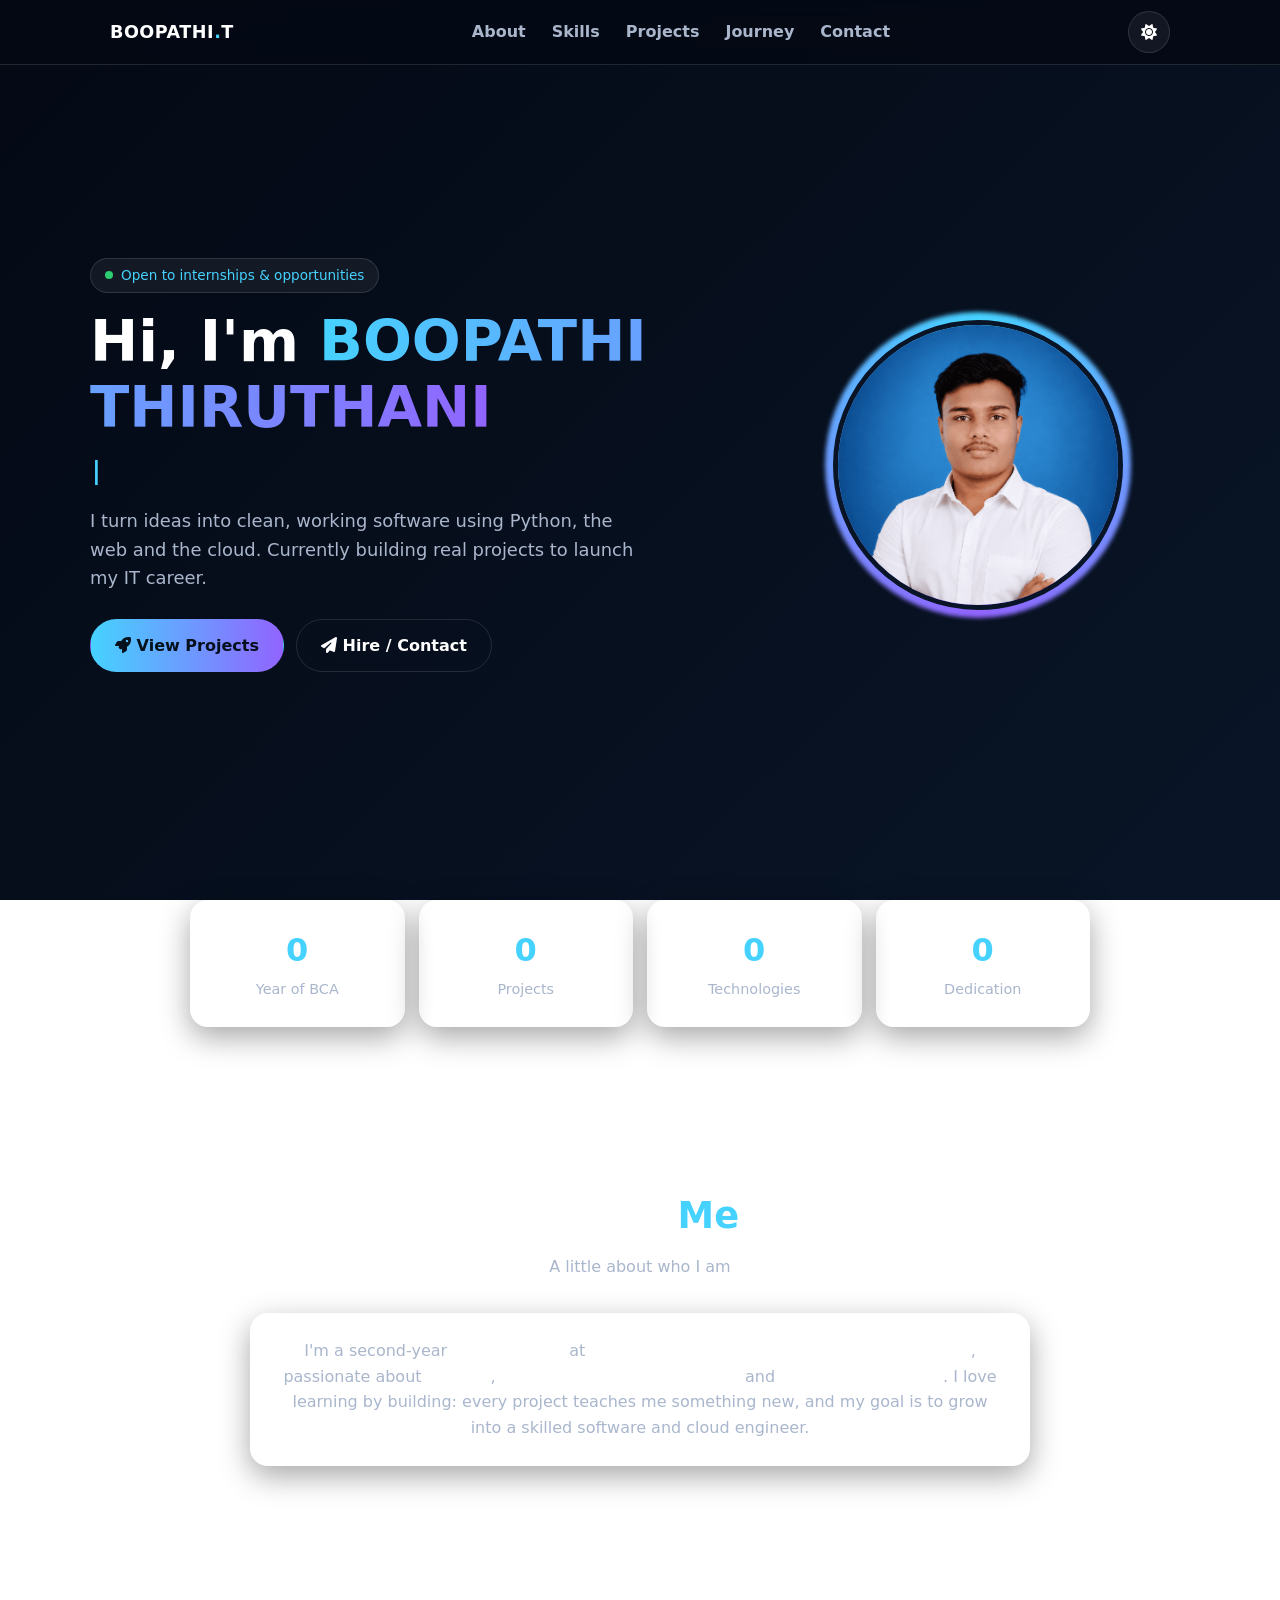
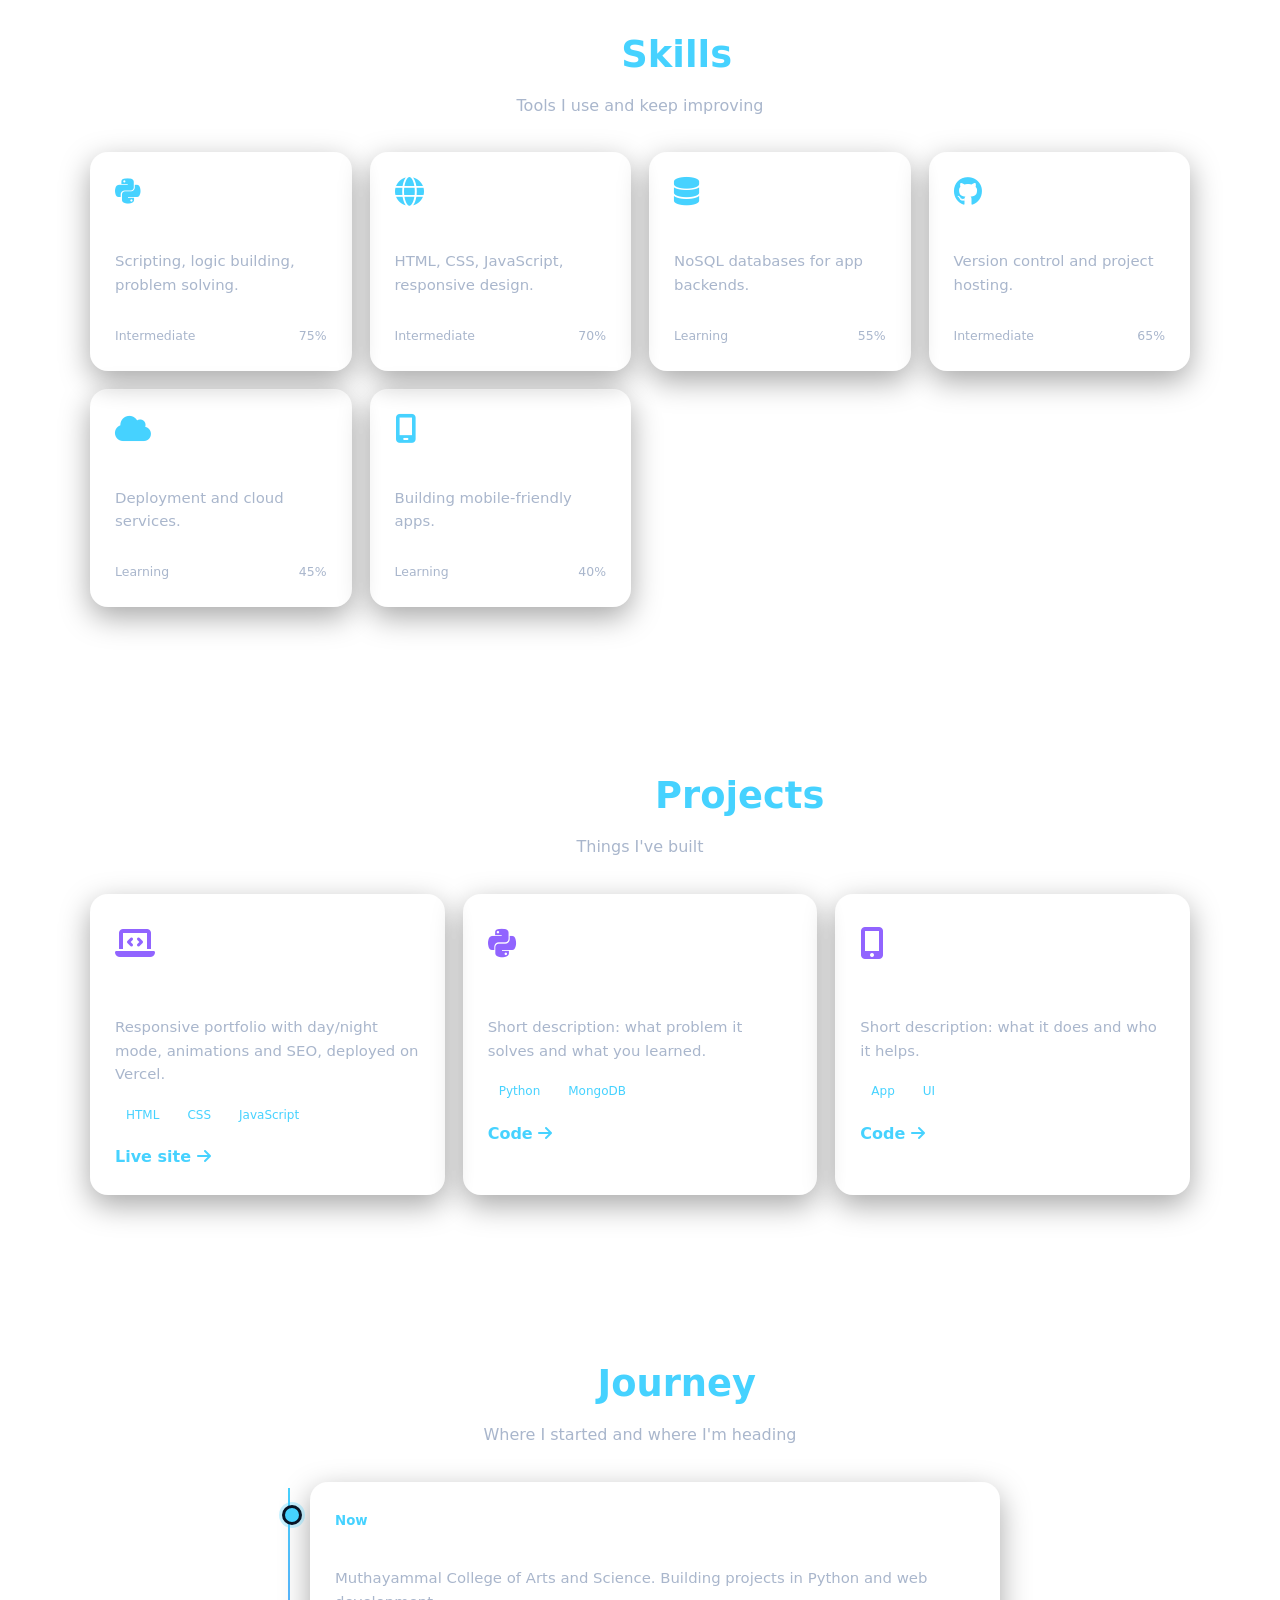
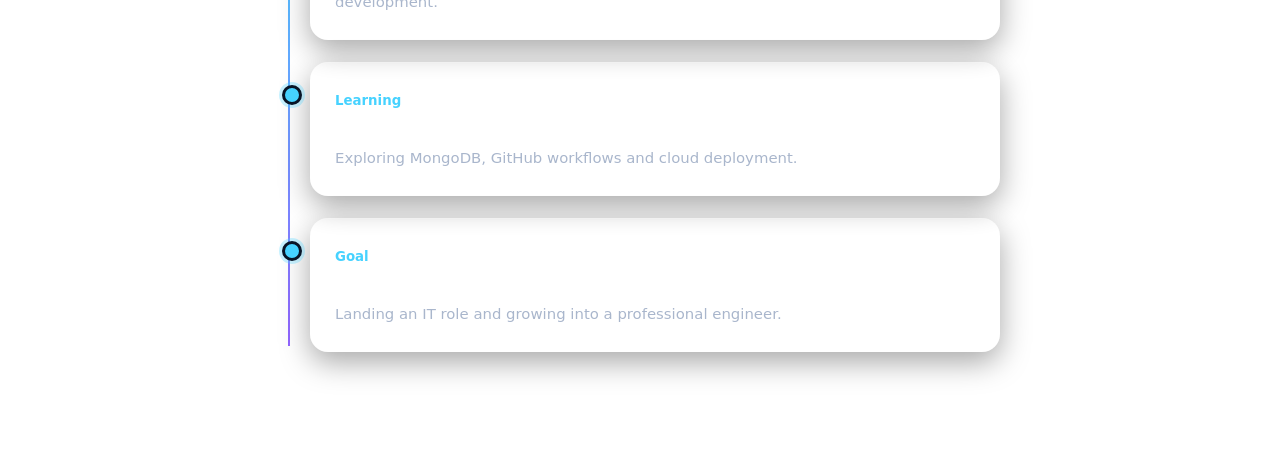
==== commit 927fcb9f: "Refactor index.html for improved layout and content Updated various sections of the index.html file," ====
--- a/index.html
+++ b/index.html
@@ -18,7 +18,6 @@
 <meta property="og:description" content="BCA Student, Python Developer and Aspiring Cloud Engineer.">
 <meta property="og:image" content="https://portfolio-boopathit122-6351.vercel.app/58224.png">
 <meta property="og:image:alt" content="BOOPATHI THIRUTHANI Profile Photo">
-<meta property="og:locale" content="en_US">
 <meta name="twitter:card" content="summary_large_image">
 <meta name="twitter:site" content="@BoopathiT28">
 <meta name="twitter:creator" content="@BoopathiT28">
@@ -64,24 +63,24 @@
 <link rel="stylesheet" href="https://cdnjs.cloudflare.com/ajax/libs/font-awesome/6.5.2/css/all.min.css">
 
 <style>
-/* ========== THEME VARIABLES ========== */
+/* ========== THEME ========== */
 :root{
   --bg1:#040914; --bg2:#091527;
-  --glow1:rgba(70,210,255,.15); --glow2:rgba(145,100,255,.15);
   --text:#ffffff; --muted:#a9b6cc;
   --card:rgba(255,255,255,.06); --border:rgba(255,255,255,.12);
-  --nav:rgba(4,9,20,.85);
+  --nav:rgba(4,9,20,.82);
   --accent:#46d2ff; --accent2:#9164ff;
   --btn-text:#04101c; --shadow:0 10px 30px rgba(0,0,0,.35);
+  --particle:70,210,255;
 }
 :root[data-theme="light"]{
   --bg1:#f4f8ff; --bg2:#e6eefc;
-  --glow1:rgba(0,150,220,.14); --glow2:rgba(120,80,255,.12);
   --text:#0f1b2d; --muted:#4c5b73;
-  --card:rgba(255,255,255,.85); --border:rgba(15,27,45,.12);
+  --card:rgba(255,255,255,.88); --border:rgba(15,27,45,.12);
   --nav:rgba(244,248,255,.9);
   --accent:#0080c0; --accent2:#6a3fe0;
   --btn-text:#ffffff; --shadow:0 10px 30px rgba(20,40,80,.12);
+  --particle:0,128,192;
 }
 
 /* ========== BASE ========== */
@@ -89,108 +88,145 @@
 html{scroll-behavior:smooth;-webkit-text-size-adjust:100%;scroll-padding-top:76px}
 body{
   font-family:system-ui,-apple-system,"Segoe UI",Roboto,Arial,sans-serif;
-  color:var(--text);line-height:1.6;min-height:100vh;min-height:100dvh;
-  overflow-x:hidden;overflow-wrap:break-word;
-  background:
-    radial-gradient(circle at 15% 15%,var(--glow1),transparent 30%),
-    radial-gradient(circle at 85% 25%,var(--glow2),transparent 30%),
-    linear-gradient(135deg,var(--bg1),var(--bg2));
-  background-attachment:fixed;
-  transition:background .4s ease,color .4s ease;
+  color:var(--text);line-height:1.6;min-height:100dvh;overflow-x:hidden;overflow-wrap:break-word;
+  background:linear-gradient(135deg,var(--bg1),var(--bg2));background-attachment:fixed;
+  transition:background .4s,color .4s;
 }
 a{color:inherit;text-decoration:none}
 img{max-width:100%;display:block}
-section{padding:72px 20px}
+#bg{position:fixed;inset:0;width:100%;height:100%;z-index:0;pointer-events:none}
+#glow{position:fixed;width:420px;height:420px;border-radius:50%;pointer-events:none;z-index:0;
+  background:radial-gradient(circle,rgba(var(--particle),.16),transparent 65%);
+  transform:translate(-50%,-50%);left:-999px;top:-999px;display:none}
+@media (hover:hover) and (pointer:fine){#glow{display:block}}
+header,main,footer{position:relative;z-index:1}
+section{padding:80px 20px}
 .container{max-width:1100px;margin:0 auto}
-h2{font-size:clamp(1.6rem,5vw,2.2rem);margin-bottom:28px;text-align:center}
+h2{font-size:clamp(1.6rem,5vw,2.3rem);margin-bottom:8px;text-align:center}
 h2 span{color:var(--accent)}
+.sub{text-align:center;color:var(--muted);margin-bottom:34px}
+#progress{position:fixed;top:0;left:0;height:3px;width:0;z-index:100;background:linear-gradient(90deg,var(--accent),var(--accent2))}
 
 /* ========== NAV ========== */
-header{
-  position:fixed;top:0;left:0;right:0;z-index:50;
-  background:var(--nav);backdrop-filter:blur(12px);-webkit-backdrop-filter:blur(12px);
-  border-bottom:1px solid var(--border);
-  padding-top:env(safe-area-inset-top,0);
-}
+header{position:fixed;top:0;left:0;right:0;z-index:50;background:var(--nav);
+  backdrop-filter:blur(12px);-webkit-backdrop-filter:blur(12px);
+  border-bottom:1px solid var(--border);padding-top:env(safe-area-inset-top,0)}
 .nav{max-width:1100px;margin:0 auto;height:64px;padding:0 20px;display:flex;align-items:center;justify-content:space-between;gap:12px}
 .logo{font-weight:800;letter-spacing:.5px;font-size:1.1rem}
 .logo span{color:var(--accent)}
-.links{display:flex;gap:26px;list-style:none;align-items:center}
-.links a{color:var(--muted);font-weight:600;transition:color .2s}
-.links a:hover{color:var(--accent)}
-.icon-btn{
-  width:42px;height:42px;border-radius:50%;border:1px solid var(--border);
-  background:var(--card);color:var(--text);cursor:pointer;font-size:1rem;
-  display:inline-flex;align-items:center;justify-content:center;
-}
-.actions{display:flex;gap:10px;align-items:center}
+.links{display:flex;gap:26px;list-style:none}
+.links a{color:var(--muted);font-weight:600;transition:color .2s;position:relative}
+.links a:hover,.links a.active{color:var(--accent)}
+.icon-btn{width:42px;height:42px;border-radius:50%;border:1px solid var(--border);background:var(--card);
+  color:var(--text);cursor:pointer;font-size:1rem;display:inline-flex;align-items:center;justify-content:center;transition:transform .2s,border-color .2s}
+.icon-btn:hover{transform:translateY(-2px);border-color:var(--accent)}
+.actions{display:flex;gap:10px}
 #menuBtn{display:none}
 
 /* ========== HERO ========== */
-.hero{min-height:100vh;min-height:100dvh;display:flex;align-items:center;padding-top:110px}
+.hero{min-height:100dvh;display:flex;align-items:center;padding-top:110px}
 .hero-grid{display:grid;grid-template-columns:1.2fr .8fr;gap:40px;align-items:center}
-.tag{display:inline-block;padding:6px 14px;border:1px solid var(--border);background:var(--card);border-radius:50px;font-size:.85rem;color:var(--accent);margin-bottom:16px}
-.hero h1{font-size:clamp(2rem,7vw,3.6rem);line-height:1.15;margin-bottom:12px}
+.tag{display:inline-flex;align-items:center;gap:8px;padding:6px 14px;border:1px solid var(--border);background:var(--card);border-radius:50px;font-size:.85rem;color:var(--accent);margin-bottom:16px}
+.dot{width:8px;height:8px;border-radius:50%;background:#2ecc71;box-shadow:0 0 0 0 rgba(46,204,113,.6);animation:pulse 2s infinite}
+@keyframes pulse{70%{box-shadow:0 0 0 9px rgba(46,204,113,0)}100%{box-shadow:0 0 0 0 rgba(46,204,113,0)}}
+.hero h1{font-size:clamp(2rem,7vw,3.6rem);line-height:1.15;margin-bottom:10px}
 .grad{background:linear-gradient(90deg,var(--accent),var(--accent2));-webkit-background-clip:text;background-clip:text;color:transparent}
-.hero p{color:var(--muted);font-size:clamp(1rem,3.5vw,1.15rem);max-width:560px;margin-bottom:26px}
+.typing{font-size:clamp(1.1rem,4vw,1.5rem);font-weight:700;min-height:1.8em;margin-bottom:12px}
+.typing::after{content:"|";margin-left:2px;color:var(--accent);animation:blink 1s steps(1) infinite}
+@keyframes blink{50%{opacity:0}}
+.hero p{color:var(--muted);font-size:clamp(1rem,3.5vw,1.12rem);max-width:560px;margin-bottom:26px}
 .btns{display:flex;gap:12px;flex-wrap:wrap}
-.btn{
-  padding:13px 24px;border-radius:50px;font-weight:700;border:1px solid transparent;cursor:pointer;
-  background:linear-gradient(90deg,var(--accent),var(--accent2));color:var(--btn-text);
-  transition:transform .2s;font-size:1rem;
-}
-.btn:hover{transform:translateY(-2px)}
+.btn{padding:13px 24px;border-radius:50px;font-weight:700;border:1px solid transparent;cursor:pointer;
+  background:linear-gradient(90deg,var(--accent),var(--accent2));color:var(--btn-text);transition:transform .2s,box-shadow .2s;font-size:1rem;font-family:inherit}
+.btn:hover{transform:translateY(-3px);box-shadow:0 10px 25px rgba(var(--particle),.3)}
 .btn.ghost{background:transparent;color:var(--text);border-color:var(--border)}
-.photo{justify-self:center;width:min(280px,70vw);aspect-ratio:1;border-radius:50%;padding:5px;background:linear-gradient(135deg,var(--accent),var(--accent2));box-shadow:var(--shadow)}
-.photo img{width:100%;height:100%;object-fit:cover;border-radius:50%;background:var(--bg2)}
+.photo{justify-self:center;position:relative;width:min(290px,70vw);aspect-ratio:1}
+.photo::before{content:"";position:absolute;inset:-8px;border-radius:50%;
+  background:conic-gradient(var(--accent),var(--accent2),var(--accent));animation:spin 8s linear infinite;filter:blur(2px)}
+.photo img{position:relative;width:100%;height:100%;object-fit:cover;border-radius:50%;border:5px solid var(--bg2);background:var(--bg2)}
+@keyframes spin{to{transform:rotate(360deg)}}
+.float{animation:float 5s ease-in-out infinite}
+@keyframes float{50%{transform:translateY(-10px)}}
+
+/* ========== STATS ========== */
+.stats{display:grid;grid-template-columns:repeat(auto-fit,minmax(140px,1fr));gap:14px;max-width:900px;margin:0 auto}
+.stat{text-align:center;padding:22px 12px}
+.stat b{display:block;font-size:2rem;color:var(--accent)}
+.stat span{color:var(--muted);font-size:.9rem}
 
 /* ========== CARDS ========== */
-.card{background:var(--card);border:1px solid var(--border);border-radius:18px;padding:24px;box-shadow:var(--shadow)}
-.about{max-width:760px;margin:0 auto;text-align:center;color:var(--muted)}
+.card{background:var(--card);border:1px solid var(--border);border-radius:18px;padding:24px;box-shadow:var(--shadow);transition:transform .3s,border-color .3s}
+.card:hover{transform:translateY(-6px);border-color:var(--accent)}
+.about{max-width:780px;margin:0 auto;text-align:center;color:var(--muted)}
 .about strong{color:var(--text)}
-.grid{display:grid;grid-template-columns:repeat(auto-fit,minmax(min(240px,100%),1fr));gap:18px}
+.grid{display:grid;grid-template-columns:repeat(auto-fit,minmax(min(260px,100%),1fr));gap:18px}
 .skill i{font-size:1.8rem;color:var(--accent);margin-bottom:10px}
 .skill h3,.project h3{margin-bottom:6px;font-size:1.1rem}
-.skill p,.project p{color:var(--muted);font-size:.95rem}
-.project .chips{margin-top:12px;display:flex;flex-wrap:wrap;gap:6px}
+.skill p,.project p{color:var(--muted);font-size:.93rem}
+.bar{height:8px;border-radius:8px;background:var(--border);margin-top:14px;overflow:hidden}
+.bar i{display:block;height:100%;width:0;border-radius:8px;background:linear-gradient(90deg,var(--accent),var(--accent2));transition:width 1.4s cubic-bezier(.2,.8,.2,1)}
+.lvl{display:flex;justify-content:space-between;font-size:.78rem;color:var(--muted);margin-top:6px}
+.chips{margin-top:14px;display:flex;flex-wrap:wrap;gap:6px}
 .chips span{font-size:.75rem;padding:4px 10px;border-radius:50px;border:1px solid var(--border);color:var(--accent)}
-
-/* ========== CONTACT / FOOTER ========== */
-.contact{max-width:560px;margin:0 auto;text-align:center}
-.contact p{color:var(--muted);margin-bottom:20px}
-.social{display:flex;justify-content:center;gap:14px;margin-top:22px;flex-wrap:wrap}
-footer{text-align:center;padding:26px 20px calc(26px + env(safe-area-inset-bottom,0));color:var(--muted);border-top:1px solid var(--border);font-size:.9rem}
+.project .icon{font-size:2rem;margin-bottom:12px;color:var(--accent2)}
+.link{display:inline-block;margin-top:14px;font-weight:700;color:var(--accent)}
+
+/* ========== TIMELINE ========== */
+.timeline{max-width:720px;margin:0 auto;position:relative;padding-left:30px}
+.timeline::before{content:"";position:absolute;left:8px;top:6px;bottom:6px;width:2px;background:linear-gradient(var(--accent),var(--accent2))}
+.t-item{position:relative;margin-bottom:22px}
+.t-item::before{content:"";position:absolute;left:-29px;top:22px;width:14px;height:14px;border-radius:50%;background:var(--accent);border:3px solid var(--bg2);box-shadow:0 0 0 3px rgba(var(--particle),.3)}
+.t-item small{color:var(--accent);font-weight:700}
+.t-item h3{margin:4px 0;font-size:1.05rem}
+.t-item p{color:var(--muted);font-size:.93rem}
+
+/* ========== CONTACT ========== */
+.contact{max-width:560px;margin:0 auto}
+form{display:grid;gap:12px}
+input,textarea{width:100%;padding:14px 16px;border-radius:12px;border:1px solid var(--border);background:var(--card);color:var(--text);font:inherit;font-size:1rem}
+input:focus,textarea:focus{outline:2px solid var(--accent);outline-offset:1px}
+textarea{min-height:120px;resize:vertical}
+.social{display:flex;justify-content:center;gap:14px;margin-top:26px;flex-wrap:wrap}
+footer{text-align:center;padding:26px 20px calc(26px + env(safe-area-inset-bottom,0));color:var(--muted);border-top:1px solid var(--border);font-size:.9rem;background:var(--nav)}
+#top{position:fixed;right:18px;bottom:calc(18px + env(safe-area-inset-bottom,0));z-index:60;opacity:0;pointer-events:none;transition:opacity .3s}
+#top.show{opacity:1;pointer-events:auto}
+
+/* ========== REVEAL ========== */
+.reveal{opacity:0;transform:translateY(28px);transition:opacity .7s ease,transform .7s ease}
+.reveal.in{opacity:1;transform:none}
+.no-js .reveal{opacity:1;transform:none}
 
 /* ========== MOBILE ========== */
 @media (max-width:768px){
-  section{padding:60px 16px}
+  section{padding:64px 16px}
   #menuBtn{display:inline-flex}
-  .links{
-    position:fixed;top:calc(64px + env(safe-area-inset-top,0));left:0;right:0;
-    flex-direction:column;gap:0;background:var(--nav);
-    backdrop-filter:blur(14px);-webkit-backdrop-filter:blur(14px);
-    border-bottom:1px solid var(--border);
-    max-height:0;overflow:hidden;transition:max-height .35s ease;
-  }
+  .links{position:fixed;top:calc(64px + env(safe-area-inset-top,0));left:0;right:0;flex-direction:column;gap:0;
+    background:var(--nav);backdrop-filter:blur(14px);-webkit-backdrop-filter:blur(14px);
+    border-bottom:1px solid var(--border);max-height:0;overflow:hidden;transition:max-height .35s ease}
   .links.open{max-height:80vh}
-  .links li{width:100%;text-align:center;border-top:1px solid var(--border)}
+  .links li{text-align:center;border-top:1px solid var(--border)}
   .links a{display:block;padding:16px}
   .hero{padding-top:96px;text-align:center}
-  .hero-grid{grid-template-columns:1fr;gap:28px}
+  .hero-grid{grid-template-columns:1fr;gap:30px}
   .photo{order:-1}
   .hero p{margin-left:auto;margin-right:auto}
   .btns{justify-content:center}
   .btn{flex:1 1 140px;text-align:center}
 }
-@media (max-width:380px){ .nav{padding:0 12px} .logo{font-size:1rem} }
+@media (max-width:380px){.nav{padding:0 12px}.logo{font-size:1rem}}
 @media (prefers-reduced-motion:reduce){
   html{scroll-behavior:auto}
-  *{transition:none!important;animation:none!important}
+  *,*::before,*::after{animation:none!important;transition:none!important}
+  .reveal{opacity:1;transform:none}
 }
 </style>
 </head>
 
-<body>
+<body class="no-js">
+<div id="progress"></div>
+<canvas id="bg"></canvas>
+<div id="glow"></div>
+
 <header>
   <nav class="nav" aria-label="Main">
     <a href="#home" class="logo">BOOPATHI<span>.</span>T</a>
@@ -198,6 +234,7 @@
       <li><a href="#about">About</a></li>
       <li><a href="#skills">Skills</a></li>
       <li><a href="#projects">Projects</a></li>
+      <li><a href="#journey">Journey</a></li>
       <li><a href="#contact">Contact</a></li>
     </ul>
     <div class="actions">
@@ -208,106 +245,86 @@
 </header>
 
 <main>
+  <!-- HERO -->
   <section class="hero" id="home">
     <div class="container hero-grid">
       <div>
-        <span class="tag">BCA Student • Python Developer</span>
+        <span class="tag"><span class="dot"></span> Open to internships &amp; opportunities</span>
         <h1>Hi, I'm <span class="grad">BOOPATHI THIRUTHANI</span></h1>
-        <p>Aspiring Software &amp; Cloud Engineer building web and app projects with Python, GitHub and MongoDB.</p>
+        <div class="typing" id="typing" aria-live="polite"></div>
+        <p>I turn ideas into clean, working software using Python, the web and the cloud. Currently building real projects to launch my IT career.</p>
         <div class="btns">
-          <a class="btn" href="#projects">View Projects</a>
-          <a class="btn ghost" href="#contact">Contact Me</a>
+          <a class="btn" href="#projects"><i class="fa-solid fa-rocket"></i> View Projects</a>
+          <a class="btn ghost" href="#contact"><i class="fa-solid fa-paper-plane"></i> Hire / Contact</a>
         </div>
       </div>
-      <div class="photo"><img src="58224.png" alt="BOOPATHI THIRUTHANI" width="280" height="280"></div>
-    </div>
-  </section>
-
+      <div class="photo float"><img src="58224.png" alt="BOOPATHI THIRUTHANI" width="290" height="290"></div>
+    </div>
+  </section>
+
+  <!-- STATS -->
+  <section style="padding-top:0">
+    <div class="container stats">
+      <!-- EDIT: change numbers to your real ones -->
+      <div class="card stat reveal"><b data-count="2">0</b><span>Year of BCA</span></div>
+      <div class="card stat reveal"><b data-count="5" data-plus="+">0</b><span>Projects</span></div>
+      <div class="card stat reveal"><b data-count="5" data-plus="+">0</b><span>Technologies</span></div>
+      <div class="card stat reveal"><b data-count="100" data-plus="%">0</b><span>Dedication</span></div>
+    </div>
+  </section>
+
+  <!-- ABOUT -->
   <section id="about">
     <div class="container">
-      <h2>About <span>Me</span></h2>
-      <div class="card about">
-        <p>I'm a second-year <strong>BCA student</strong> at <strong>Muthayammal College of Arts and Science</strong>, focused on Python programming, software development and cloud engineering. I'm building strong fundamentals and real projects to start my career in IT.</p>
-      </div>
-    </div>
-  </section>
-
+      <h2 class="reveal">About <span>Me</span></h2>
+      <p class="sub reveal">A little about who I am</p>
+      <div class="card about reveal">
+        <p>I'm a second-year <strong>BCA student</strong> at <strong>Muthayammal College of Arts and Science</strong>, passionate about <strong>Python</strong>, <strong>web and app development</strong> and <strong>cloud engineering</strong>. I love learning by building: every project teaches me something new, and my goal is to grow into a skilled software and cloud engineer.</p>
+      </div>
+    </div>
+  </section>
+
+  <!-- SKILLS -->
   <section id="skills">
     <div class="container">
-      <h2>My <span>Skills</span></h2>
+      <h2 class="reveal">My <span>Skills</span></h2>
+      <p class="sub reveal">Tools I use and keep improving</p>
       <div class="grid">
-        <div class="card skill"><i class="fa-brands fa-python"></i><h3>Python</h3><p>Scripting, logic building and problem solving.</p></div>
-        <div class="card skill"><i class="fa-solid fa-globe"></i><h3>Web Development</h3><p>HTML, CSS and JavaScript, responsive pages.</p></div>
-        <div class="card skill"><i class="fa-solid fa-database"></i><h3>MongoDB</h3><p>NoSQL databases for app backends.</p></div>
-        <div class="card skill"><i class="fa-brands fa-github"></i><h3>GitHub</h3><p>Version control and project hosting.</p></div>
-        <div class="card skill"><i class="fa-solid fa-cloud"></i><h3>Cloud Basics</h3><p>Learning deployment and cloud services.</p></div>
-      </div>
-    </div>
-  </section>
-
+        <!-- EDIT: adjust data-level (0-100) honestly -->
+        <div class="card skill reveal"><i class="fa-brands fa-python"></i><h3>Python</h3><p>Scripting, logic building, problem solving.</p><div class="bar"><i data-level="75"></i></div><div class="lvl"><span>Intermediate</span><span>75%</span></div></div>
+        <div class="card skill reveal"><i class="fa-solid fa-globe"></i><h3>Web Development</h3><p>HTML, CSS, JavaScript, responsive design.</p><div class="bar"><i data-level="70"></i></div><div class="lvl"><span>Intermediate</span><span>70%</span></div></div>
+        <div class="card skill reveal"><i class="fa-solid fa-database"></i><h3>MongoDB</h3><p>NoSQL databases for app backends.</p><div class="bar"><i data-level="55"></i></div><div class="lvl"><span>Learning</span><span>55%</span></div></div>
+        <div class="card skill reveal"><i class="fa-brands fa-github"></i><h3>GitHub</h3><p>Version control and project hosting.</p><div class="bar"><i data-level="65"></i></div><div class="lvl"><span>Intermediate</span><span>65%</span></div></div>
+        <div class="card skill reveal"><i class="fa-solid fa-cloud"></i><h3>Cloud Basics</h3><p>Deployment and cloud services.</p><div class="bar"><i data-level="45"></i></div><div class="lvl"><span>Learning</span><span>45%</span></div></div>
+        <div class="card skill reveal"><i class="fa-solid fa-mobile-screen"></i><h3>App Development</h3><p>Building mobile-friendly apps.</p><div class="bar"><i data-level="40"></i></div><div class="lvl"><span>Learning</span><span>40%</span></div></div>
+      </div>
+    </div>
+  </section>
+
+  <!-- PROJECTS -->
   <section id="projects">
     <div class="container">
-      <h2>My <span>Projects</span></h2>
+      <h2 class="reveal">Featured <span>Projects</span></h2>
+      <p class="sub reveal">Things I've built</p>
       <div class="grid">
-        <!-- EDIT: replace with your real projects -->
-        <article class="card project"><h3>Portfolio Website</h3><p>Responsive personal portfolio with day/night mode, deployed on Vercel.</p><div class="chips"><span>HTML</span><span>CSS</span><span>JS</span></div></article>
-        <article class="card project"><h3>Project Name 2</h3><p>Short description of what it does.</p><div class="chips"><span>Python</span><span>MongoDB</span></div></article>
-        <article class="card project"><h3>Project Name 3</h3><p>Short description of what it does.</p><div class="chips"><span>Web</span><span>App</span></div></article>
-      </div>
-    </div>
-  </section>
-
-  <section id="contact">
-    <div class="container contact">
-      <h2>Get In <span>Touch</span></h2>
-      <p>Open to internships and entry-level IT opportunities. Let's connect!</p>
-      <!-- EDIT: put your real email -->
-      <a class="btn" href="mailto:youremail@example.com"><i class="fa-solid fa-envelope"></i> Email Me</a>
-      <div class="social">
-        <a class="icon-btn" href="https://x.com/BoopathiT28" target="_blank" rel="noopener" aria-label="X (Twitter)"><i class="fa-brands fa-x-twitter"></i></a>
-        <a class="icon-btn" href="https://www.instagram.com/__boopathi_official/" target="_blank" rel="noopener" aria-label="Instagram"><i class="fa-brands fa-instagram"></i></a>
-        <!-- EDIT: your GitHub username -->
-        <a class="icon-btn" href="https://github.com/YOUR-USERNAME" target="_blank" rel="noopener" aria-label="GitHub"><i class="fa-brands fa-github"></i></a>
-      </div>
-    </div>
-  </section>
-</main>
-
-<footer>© <span id="year"></span> BOOPATHI THIRUTHANI. All rights reserved.</footer>
-
-<script>
-(function(){
-  var root=document.documentElement, btn=document.getElementById('themeBtn'),
-      icon=btn.querySelector('i'), meta=document.querySelector('meta[name="theme-color"]');
-  var saved=null;
-  try{saved=localStorage.getItem('theme');}catch(e){}
-  var theme=saved||(window.matchMedia&&matchMedia('(prefers-color-scheme: light)').matches?'light':'dark');
-
-  function apply(t){
-    root.setAttribute('data-theme',t);
-    icon.className=t==='dark'?'fa-solid fa-sun':'fa-solid fa-moon';
-    meta.setAttribute('content',t==='dark'?'#040914':'#f4f8ff');
-    btn.setAttribute('aria-label',t==='dark'?'Switch to day mode':'Switch to night mode');
-  }
-  apply(theme);
-  btn.addEventListener('click',function(){
-    theme=theme==='dark'?'light':'dark';
-    apply(theme);
-    try{localStorage.setItem('theme',theme);}catch(e){}
-  });
-
-  var menu=document.getElementById('menuBtn'), links=document.getElementById('links');
-  function closeMenu(){links.classList.remove('open');menu.setAttribute('aria-expanded','false');menu.querySelector('i').className='fa-solid fa-bars';}
-  menu.addEventListener('click',function(){
-    var open=links.classList.toggle('open');
-    menu.setAttribute('aria-expanded',open);
-    menu.querySelector('i').className=open?'fa-solid fa-xmark':'fa-solid fa-bars';
-  });
-  links.addEventListener('click',function(e){if(e.target.tagName==='A')closeMenu();});
-  window.addEventListener('resize',function(){if(innerWidth>768)closeMenu();});
-
-  document.getElementById('year').textContent=new Date().getFullYear();
-})();
-</script>
-</body>
-</html>
+        <!-- EDIT: replace with your real projects and links -->
+        <article class="card project reveal"><div class="icon"><i class="fa-solid fa-laptop-code"></i></div><h3>Portfolio Website</h3><p>Responsive portfolio with day/night mode, animations and SEO, deployed on Vercel.</p><div class="chips"><span>HTML</span><span>CSS</span><span>JavaScript</span></div><a class="link" href="https://portfolio-boopathit122-6351.vercel.app/">Live site <i class="fa-solid fa-arrow-right"></i></a></article>
+        <article class="card project reveal"><div class="icon"><i class="fa-brands fa-python"></i></div><h3>Python Project</h3><p>Short description: what problem it solves and what you learned.</p><div class="chips"><span>Python</span><span>MongoDB</span></div><a class="link" href="https://github.com/YOUR-USERNAME">Code <i class="fa-solid fa-arrow-right"></i></a></article>
+        <article class="card project reveal"><div class="icon"><i class="fa-solid fa-mobile-screen-button"></i></div><h3>App Idea / Project</h3><p>Short description: what it does and who it helps.</p><div class="chips"><span>App</span><span>UI</span></div><a class="link" href="https://github.com/YOUR-USERNAME">Code <i class="fa-solid fa-arrow-right"></i></a></article>
+      </div>
+    </div>
+  </section>
+
+  <!-- JOURNEY -->
+  <section id="journey">
+    <div class="container">
+      <h2 class="reveal">My <span>Journey</span></h2>
+      <p class="sub reveal">Where I started and where I'm heading</p>
+      <div class="timeline">
+        <!-- EDIT: dates and milestones -->
+        <div class="t-item card reveal"><small>Now</small><h3>Second-year BCA</h3><p>Muthayammal College of Arts and Science. Building projects in Python and web development.</p></div>
+        <div class="t-item card reveal"><small>Learning</small><h3>Cloud &amp; Backend</h3><p>Exploring MongoDB, GitHub workflows and cloud deployment.</p></div>
+        <div class="t-item card reveal"><small>Goal</small><h3>Software &amp; Cloud Engineer</h3><p>Landing an IT role and growing into a professional engineer.</p></div>
+      </div>
+    </div>
+  </sec
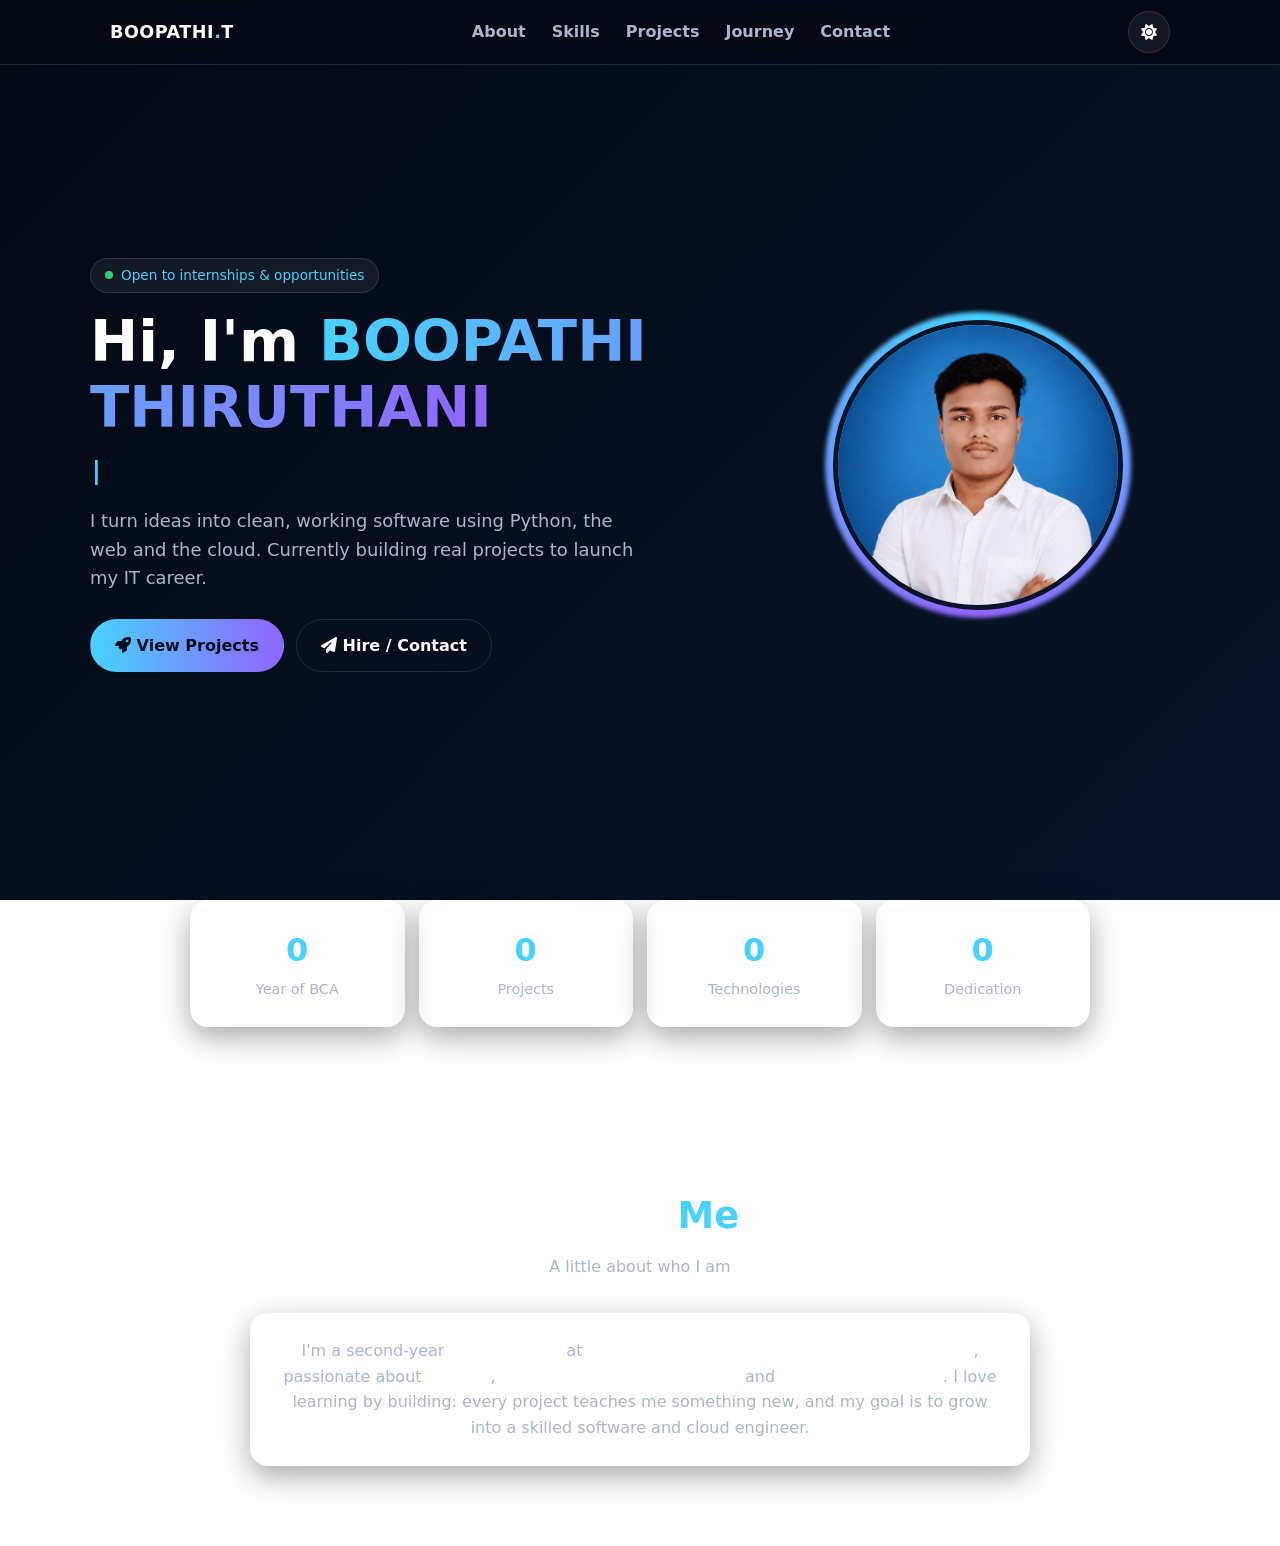
==== commit 2aa38e64: "Update print statement from 'Hello' to 'Goodbye'" ====
--- a/index.html
+++ b/index.html
@@ -1,16 +1,24 @@
 <!DOCTYPE html>
 <html lang="en" data-theme="dark">
+
 <head>
 <meta charset="UTF-8">
 <meta name="viewport" content="width=device-width, initial-scale=1, viewport-fit=cover">
 <meta name="robots" content="index, follow, max-image-preview:large">
+
 <meta name="theme-color" content="#040914">
 
 <title>BOOPATHI THIRUTHANI | Aspiring Software &amp; Cloud Engineer</title>
+
 <meta name="description" content="Portfolio of Boopathi Thiruthani, BCA student and Python developer aspiring to be a software and cloud engineer.">
+
 <meta name="author" content="BOOPATHI THIRUTHANI">
+
 <link rel="canonical" href="https://portfolio-boopathit122-6351.vercel.app/">
+
 <link rel="icon" href="data:image/svg+xml,<svg xmlns='http://www.w3.org/2000/svg' viewBox='0 0 100 100'><text y='.9em' font-size='90'>👨‍💻</text></svg>">
+
+<!-- OPEN GRAPH -->
 
 <meta property="og:type" content="profile">
 <meta property="og:url" content="https://portfolio-boopathit122-6351.vercel.app/">
@@ -18,12 +26,17 @@
 <meta property="og:description" content="BCA Student, Python Developer and Aspiring Cloud Engineer.">
 <meta property="og:image" content="https://portfolio-boopathit122-6351.vercel.app/58224.png">
 <meta property="og:image:alt" content="BOOPATHI THIRUTHANI Profile Photo">
+
+<!-- TWITTER -->
+
 <meta name="twitter:card" content="summary_large_image">
 <meta name="twitter:site" content="@BoopathiT28">
 <meta name="twitter:creator" content="@BoopathiT28">
 <meta name="twitter:title" content="BOOPATHI THIRUTHANI | Portfolio">
 <meta name="twitter:description" content="BCA Student and aspiring Software &amp; Cloud Engineer specializing in Python and web development.">
 <meta name="twitter:image" content="https://portfolio-boopathit122-6351.vercel.app/58224.png">
+
+<!-- STRUCTURED DATA -->
 
 <script type="application/ld+json">
 {
@@ -38,293 +51,1356 @@
       "url": "https://portfolio-boopathit122-6351.vercel.app/",
       "image": "https://portfolio-boopathit122-6351.vercel.app/58224.png",
       "jobTitle": "BCA Student | Aspiring Software & Cloud Engineer",
-      "alumniOf": { "@type": "EducationalOrganization", "name": "Muthayammal College of Arts and Science" },
-      "knowsAbout": ["Python","Software Engineering","Cloud Computing","GitHub","MongoDB","Web Development"],
-      "sameAs": ["https://x.com/BoopathiT28","https://www.instagram.com/__boopathi_official/"]
+      "alumniOf": {
+        "@type": "EducationalOrganization",
+        "name": "Muthayammal College of Arts and Science"
+      },
+      "knowsAbout": [
+        "Python",
+        "Software Engineering",
+        "Cloud Computing",
+        "GitHub",
+        "MongoDB",
+        "Web Development"
+      ],
+      "sameAs": [
+        "https://x.com/BoopathiT28",
+        "https://www.instagram.com/__boopathi_official/"
+      ]
     },
     {
       "@type": "WebSite",
       "@id": "https://portfolio-boopathit122-6351.vercel.app/#website",
       "url": "https://portfolio-boopathit122-6351.vercel.app/",
       "name": "BOOPATHI THIRUTHANI Portfolio",
-      "publisher": { "@id": "https://portfolio-boopathit122-6351.vercel.app/#person" }
+      "publisher": {
+        "@id": "https://portfolio-boopathit122-6351.vercel.app/#person"
+      }
     },
     {
       "@type": "ProfilePage",
       "@id": "https://portfolio-boopathit122-6351.vercel.app/#webpage",
       "url": "https://portfolio-boopathit122-6351.vercel.app/",
       "name": "BOOPATHI THIRUTHANI | Official Portfolio",
-      "mainEntity": { "@id": "https://portfolio-boopathit122-6351.vercel.app/#person" }
+      "mainEntity": {
+        "@id": "https://portfolio-boopathit122-6351.vercel.app/#person"
+      }
     }
   ]
 }
 </script>
 
-<link rel="stylesheet" href="https://cdnjs.cloudflare.com/ajax/libs/font-awesome/6.5.2/css/all.min.css">
+<!-- FONT AWESOME -->
+
+<link rel="stylesheet"
+href="https://cdnjs.cloudflare.com/ajax/libs/font-awesome/6.5.2/css/all.min.css">
 
 <style>
-/* ========== THEME ========== */
+
+/* =========================================================
+   THEME
+========================================================= */
+
 :root{
-  --bg1:#040914; --bg2:#091527;
-  --text:#ffffff; --muted:#a9b6cc;
-  --card:rgba(255,255,255,.06); --border:rgba(255,255,255,.12);
+  --bg1:#040914;
+  --bg2:#091527;
+  --text:#ffffff;
+  --muted:#a9b6cc;
+  --card:rgba(255,255,255,.06);
+  --border:rgba(255,255,255,.12);
   --nav:rgba(4,9,20,.82);
-  --accent:#46d2ff; --accent2:#9164ff;
-  --btn-text:#04101c; --shadow:0 10px 30px rgba(0,0,0,.35);
+  --accent:#46d2ff;
+  --accent2:#9164ff;
+  --btn-text:#04101c;
+  --shadow:0 10px 30px rgba(0,0,0,.35);
   --particle:70,210,255;
 }
+
 :root[data-theme="light"]{
-  --bg1:#f4f8ff; --bg2:#e6eefc;
-  --text:#0f1b2d; --muted:#4c5b73;
-  --card:rgba(255,255,255,.88); --border:rgba(15,27,45,.12);
+  --bg1:#f4f8ff;
+  --bg2:#e6eefc;
+  --text:#0f1b2d;
+  --muted:#4c5b73;
+  --card:rgba(255,255,255,.88);
+  --border:rgba(15,27,45,.12);
   --nav:rgba(244,248,255,.9);
-  --accent:#0080c0; --accent2:#6a3fe0;
-  --btn-text:#ffffff; --shadow:0 10px 30px rgba(20,40,80,.12);
+  --accent:#0080c0;
+  --accent2:#6a3fe0;
+  --btn-text:#ffffff;
+  --shadow:0 10px 30px rgba(20,40,80,.12);
   --particle:0,128,192;
 }
 
-/* ========== BASE ========== */
-*{margin:0;padding:0;box-sizing:border-box}
-html{scroll-behavior:smooth;-webkit-text-size-adjust:100%;scroll-padding-top:76px}
+
+/* =========================================================
+   BASE
+========================================================= */
+
+*{
+  margin:0;
+  padding:0;
+  box-sizing:border-box;
+}
+
+html{
+  scroll-behavior:smooth;
+  -webkit-text-size-adjust:100%;
+  scroll-padding-top:76px;
+}
+
 body{
   font-family:system-ui,-apple-system,"Segoe UI",Roboto,Arial,sans-serif;
-  color:var(--text);line-height:1.6;min-height:100dvh;overflow-x:hidden;overflow-wrap:break-word;
-  background:linear-gradient(135deg,var(--bg1),var(--bg2));background-attachment:fixed;
+  color:var(--text);
+  line-height:1.6;
+  min-height:100dvh;
+  overflow-x:hidden;
+  overflow-wrap:break-word;
+  background:
+    linear-gradient(
+      135deg,
+      var(--bg1),
+      var(--bg2)
+    );
+  background-attachment:fixed;
   transition:background .4s,color .4s;
 }
-a{color:inherit;text-decoration:none}
-img{max-width:100%;display:block}
-#bg{position:fixed;inset:0;width:100%;height:100%;z-index:0;pointer-events:none}
-#glow{position:fixed;width:420px;height:420px;border-radius:50%;pointer-events:none;z-index:0;
-  background:radial-gradient(circle,rgba(var(--particle),.16),transparent 65%);
-  transform:translate(-50%,-50%);left:-999px;top:-999px;display:none}
-@media (hover:hover) and (pointer:fine){#glow{display:block}}
-header,main,footer{position:relative;z-index:1}
-section{padding:80px 20px}
-.container{max-width:1100px;margin:0 auto}
-h2{font-size:clamp(1.6rem,5vw,2.3rem);margin-bottom:8px;text-align:center}
-h2 span{color:var(--accent)}
-.sub{text-align:center;color:var(--muted);margin-bottom:34px}
-#progress{position:fixed;top:0;left:0;height:3px;width:0;z-index:100;background:linear-gradient(90deg,var(--accent),var(--accent2))}
-
-/* ========== NAV ========== */
-header{position:fixed;top:0;left:0;right:0;z-index:50;background:var(--nav);
-  backdrop-filter:blur(12px);-webkit-backdrop-filter:blur(12px);
-  border-bottom:1px solid var(--border);padding-top:env(safe-area-inset-top,0)}
-.nav{max-width:1100px;margin:0 auto;height:64px;padding:0 20px;display:flex;align-items:center;justify-content:space-between;gap:12px}
-.logo{font-weight:800;letter-spacing:.5px;font-size:1.1rem}
-.logo span{color:var(--accent)}
-.links{display:flex;gap:26px;list-style:none}
-.links a{color:var(--muted);font-weight:600;transition:color .2s;position:relative}
-.links a:hover,.links a.active{color:var(--accent)}
-.icon-btn{width:42px;height:42px;border-radius:50%;border:1px solid var(--border);background:var(--card);
-  color:var(--text);cursor:pointer;font-size:1rem;display:inline-flex;align-items:center;justify-content:center;transition:transform .2s,border-color .2s}
-.icon-btn:hover{transform:translateY(-2px);border-color:var(--accent)}
-.actions{display:flex;gap:10px}
-#menuBtn{display:none}
-
-/* ========== HERO ========== */
-.hero{min-height:100dvh;display:flex;align-items:center;padding-top:110px}
-.hero-grid{display:grid;grid-template-columns:1.2fr .8fr;gap:40px;align-items:center}
-.tag{display:inline-flex;align-items:center;gap:8px;padding:6px 14px;border:1px solid var(--border);background:var(--card);border-radius:50px;font-size:.85rem;color:var(--accent);margin-bottom:16px}
-.dot{width:8px;height:8px;border-radius:50%;background:#2ecc71;box-shadow:0 0 0 0 rgba(46,204,113,.6);animation:pulse 2s infinite}
-@keyframes pulse{70%{box-shadow:0 0 0 9px rgba(46,204,113,0)}100%{box-shadow:0 0 0 0 rgba(46,204,113,0)}}
-.hero h1{font-size:clamp(2rem,7vw,3.6rem);line-height:1.15;margin-bottom:10px}
-.grad{background:linear-gradient(90deg,var(--accent),var(--accent2));-webkit-background-clip:text;background-clip:text;color:transparent}
-.typing{font-size:clamp(1.1rem,4vw,1.5rem);font-weight:700;min-height:1.8em;margin-bottom:12px}
-.typing::after{content:"|";margin-left:2px;color:var(--accent);animation:blink 1s steps(1) infinite}
-@keyframes blink{50%{opacity:0}}
-.hero p{color:var(--muted);font-size:clamp(1rem,3.5vw,1.12rem);max-width:560px;margin-bottom:26px}
-.btns{display:flex;gap:12px;flex-wrap:wrap}
-.btn{padding:13px 24px;border-radius:50px;font-weight:700;border:1px solid transparent;cursor:pointer;
-  background:linear-gradient(90deg,var(--accent),var(--accent2));color:var(--btn-text);transition:transform .2s,box-shadow .2s;font-size:1rem;font-family:inherit}
-.btn:hover{transform:translateY(-3px);box-shadow:0 10px 25px rgba(var(--particle),.3)}
-.btn.ghost{background:transparent;color:var(--text);border-color:var(--border)}
-.photo{justify-self:center;position:relative;width:min(290px,70vw);aspect-ratio:1}
-.photo::before{content:"";position:absolute;inset:-8px;border-radius:50%;
-  background:conic-gradient(var(--accent),var(--accent2),var(--accent));animation:spin 8s linear infinite;filter:blur(2px)}
-.photo img{position:relative;width:100%;height:100%;object-fit:cover;border-radius:50%;border:5px solid var(--bg2);background:var(--bg2)}
-@keyframes spin{to{transform:rotate(360deg)}}
-.float{animation:float 5s ease-in-out infinite}
-@keyframes float{50%{transform:translateY(-10px)}}
-
-/* ========== STATS ========== */
-.stats{display:grid;grid-template-columns:repeat(auto-fit,minmax(140px,1fr));gap:14px;max-width:900px;margin:0 auto}
-.stat{text-align:center;padding:22px 12px}
-.stat b{display:block;font-size:2rem;color:var(--accent)}
-.stat span{color:var(--muted);font-size:.9rem}
-
-/* ========== CARDS ========== */
-.card{background:var(--card);border:1px solid var(--border);border-radius:18px;padding:24px;box-shadow:var(--shadow);transition:transform .3s,border-color .3s}
-.card:hover{transform:translateY(-6px);border-color:var(--accent)}
-.about{max-width:780px;margin:0 auto;text-align:center;color:var(--muted)}
-.about strong{color:var(--text)}
-.grid{display:grid;grid-template-columns:repeat(auto-fit,minmax(min(260px,100%),1fr));gap:18px}
-.skill i{font-size:1.8rem;color:var(--accent);margin-bottom:10px}
-.skill h3,.project h3{margin-bottom:6px;font-size:1.1rem}
-.skill p,.project p{color:var(--muted);font-size:.93rem}
-.bar{height:8px;border-radius:8px;background:var(--border);margin-top:14px;overflow:hidden}
-.bar i{display:block;height:100%;width:0;border-radius:8px;background:linear-gradient(90deg,var(--accent),var(--accent2));transition:width 1.4s cubic-bezier(.2,.8,.2,1)}
-.lvl{display:flex;justify-content:space-between;font-size:.78rem;color:var(--muted);margin-top:6px}
-.chips{margin-top:14px;display:flex;flex-wrap:wrap;gap:6px}
-.chips span{font-size:.75rem;padding:4px 10px;border-radius:50px;border:1px solid var(--border);color:var(--accent)}
-.project .icon{font-size:2rem;margin-bottom:12px;color:var(--accent2)}
-.link{display:inline-block;margin-top:14px;font-weight:700;color:var(--accent)}
-
-/* ========== TIMELINE ========== */
-.timeline{max-width:720px;margin:0 auto;position:relative;padding-left:30px}
-.timeline::before{content:"";position:absolute;left:8px;top:6px;bottom:6px;width:2px;background:linear-gradient(var(--accent),var(--accent2))}
-.t-item{position:relative;margin-bottom:22px}
-.t-item::before{content:"";position:absolute;left:-29px;top:22px;width:14px;height:14px;border-radius:50%;background:var(--accent);border:3px solid var(--bg2);box-shadow:0 0 0 3px rgba(var(--particle),.3)}
-.t-item small{color:var(--accent);font-weight:700}
-.t-item h3{margin:4px 0;font-size:1.05rem}
-.t-item p{color:var(--muted);font-size:.93rem}
-
-/* ========== CONTACT ========== */
-.contact{max-width:560px;margin:0 auto}
-form{display:grid;gap:12px}
-input,textarea{width:100%;padding:14px 16px;border-radius:12px;border:1px solid var(--border);background:var(--card);color:var(--text);font:inherit;font-size:1rem}
-input:focus,textarea:focus{outline:2px solid var(--accent);outline-offset:1px}
-textarea{min-height:120px;resize:vertical}
-.social{display:flex;justify-content:center;gap:14px;margin-top:26px;flex-wrap:wrap}
-footer{text-align:center;padding:26px 20px calc(26px + env(safe-area-inset-bottom,0));color:var(--muted);border-top:1px solid var(--border);font-size:.9rem;background:var(--nav)}
-#top{position:fixed;right:18px;bottom:calc(18px + env(safe-area-inset-bottom,0));z-index:60;opacity:0;pointer-events:none;transition:opacity .3s}
-#top.show{opacity:1;pointer-events:auto}
-
-/* ========== REVEAL ========== */
-.reveal{opacity:0;transform:translateY(28px);transition:opacity .7s ease,transform .7s ease}
-.reveal.in{opacity:1;transform:none}
-.no-js .reveal{opacity:1;transform:none}
-
-/* ========== MOBILE ========== */
+
+a{
+  color:inherit;
+  text-decoration:none;
+}
+
+img{
+  max-width:100%;
+  display:block;
+}
+
+#bg{
+  position:fixed;
+  inset:0;
+  width:100%;
+  height:100%;
+  z-index:0;
+  pointer-events:none;
+}
+
+#glow{
+  position:fixed;
+  width:420px;
+  height:420px;
+  border-radius:50%;
+  pointer-events:none;
+  z-index:0;
+  background:
+    radial-gradient(
+      circle,
+      rgba(var(--particle),.16),
+      transparent 65%
+    );
+  transform:translate(-50%,-50%);
+  left:-999px;
+  top:-999px;
+  display:none;
+}
+
+@media (hover:hover) and (pointer:fine){
+
+  #glow{
+    display:block;
+  }
+
+}
+
+header,
+main,
+footer{
+  position:relative;
+  z-index:1;
+}
+
+section{
+  padding:80px 20px;
+}
+
+.container{
+  max-width:1100px;
+  margin:0 auto;
+}
+
+h2{
+  font-size:clamp(1.6rem,5vw,2.3rem);
+  margin-bottom:8px;
+  text-align:center;
+}
+
+h2 span{
+  color:var(--accent);
+}
+
+.sub{
+  text-align:center;
+  color:var(--muted);
+  margin-bottom:34px;
+}
+
+#progress{
+  position:fixed;
+  top:0;
+  left:0;
+  height:3px;
+  width:0;
+  z-index:100;
+  background:
+    linear-gradient(
+      90deg,
+      var(--accent),
+      var(--accent2)
+    );
+}
+
+
+/* =========================================================
+   NAVIGATION
+========================================================= */
+
+header{
+  position:fixed;
+  top:0;
+  left:0;
+  right:0;
+  z-index:50;
+
+  background:var(--nav);
+
+  backdrop-filter:blur(12px);
+  -webkit-backdrop-filter:blur(12px);
+
+  border-bottom:1px solid var(--border);
+
+  padding-top:
+    env(safe-area-inset-top,0);
+}
+
+.nav{
+  max-width:1100px;
+  margin:0 auto;
+
+  height:64px;
+
+  padding:0 20px;
+
+  display:flex;
+  align-items:center;
+  justify-content:space-between;
+
+  gap:12px;
+}
+
+.logo{
+  font-weight:800;
+  letter-spacing:.5px;
+  font-size:1.1rem;
+}
+
+.logo span{
+  color:var(--accent);
+}
+
+.links{
+  display:flex;
+  gap:26px;
+  list-style:none;
+}
+
+.links a{
+  color:var(--muted);
+  font-weight:600;
+  transition:color .2s;
+  position:relative;
+}
+
+.links a:hover,
+.links a.active{
+  color:var(--accent);
+}
+
+.links a.active::after{
+  content:"";
+  position:absolute;
+  left:0;
+  right:0;
+  bottom:-8px;
+  height:2px;
+  background:var(--accent);
+  border-radius:10px;
+}
+
+.icon-btn{
+  width:42px;
+  height:42px;
+  border-radius:50%;
+  border:1px solid var(--border);
+  background:var(--card);
+  color:var(--text);
+  cursor:pointer;
+
+  font-size:1rem;
+
+  display:inline-flex;
+  align-items:center;
+  justify-content:center;
+
+  transition:
+    transform .2s,
+    border-color .2s;
+}
+
+.icon-btn:hover{
+  transform:translateY(-2px);
+  border-color:var(--accent);
+}
+
+.actions{
+  display:flex;
+  gap:10px;
+}
+
+#menuBtn{
+  display:none;
+}
+
+
+/* =========================================================
+   HERO
+========================================================= */
+
+.hero{
+  min-height:100dvh;
+  display:flex;
+  align-items:center;
+  padding-top:110px;
+}
+
+.hero-grid{
+  display:grid;
+  grid-template-columns:1.2fr .8fr;
+  gap:40px;
+  align-items:center;
+}
+
+.tag{
+  display:inline-flex;
+  align-items:center;
+  gap:8px;
+
+  padding:6px 14px;
+
+  border:1px solid var(--border);
+  background:var(--card);
+
+  border-radius:50px;
+
+  font-size:.85rem;
+  color:var(--accent);
+
+  margin-bottom:16px;
+}
+
+.dot{
+  width:8px;
+  height:8px;
+
+  border-radius:50%;
+
+  background:#2ecc71;
+
+  box-shadow:
+    0 0 0 0 rgba(46,204,113,.6);
+
+  animation:pulse 2s infinite;
+}
+
+@keyframes pulse{
+
+  70%{
+    box-shadow:
+      0 0 0 9px rgba(46,204,113,0);
+  }
+
+  100%{
+    box-shadow:
+      0 0 0 0 rgba(46,204,113,0);
+  }
+
+}
+
+.hero h1{
+  font-size:clamp(2rem,7vw,3.6rem);
+  line-height:1.15;
+  margin-bottom:10px;
+}
+
+.grad{
+  background:
+    linear-gradient(
+      90deg,
+      var(--accent),
+      var(--accent2)
+    );
+
+  -webkit-background-clip:text;
+  background-clip:text;
+
+  color:transparent;
+}
+
+.typing{
+  font-size:clamp(1.1rem,4vw,1.5rem);
+  font-weight:700;
+  min-height:1.8em;
+  margin-bottom:12px;
+}
+
+.typing::after{
+  content:"|";
+  margin-left:2px;
+  color:var(--accent);
+  animation:blink 1s steps(1) infinite;
+}
+
+@keyframes blink{
+
+  50%{
+    opacity:0;
+  }
+
+}
+
+.hero p{
+  color:var(--muted);
+  font-size:clamp(1rem,3.5vw,1.12rem);
+  max-width:560px;
+  margin-bottom:26px;
+}
+
+.btns{
+  display:flex;
+  gap:12px;
+  flex-wrap:wrap;
+}
+
+.btn{
+  padding:13px 24px;
+
+  border-radius:50px;
+
+  font-weight:700;
+
+  border:1px solid transparent;
+
+  cursor:pointer;
+
+  background:
+    linear-gradient(
+      90deg,
+      var(--accent),
+      var(--accent2)
+    );
+
+  color:var(--btn-text);
+
+  transition:
+    transform .2s,
+    box-shadow .2s;
+
+  font-size:1rem;
+  font-family:inherit;
+}
+
+.btn:hover{
+  transform:translateY(-3px);
+
+  box-shadow:
+    0 10px 25px
+    rgba(var(--particle),.3);
+}
+
+.btn.ghost{
+  background:transparent;
+  color:var(--text);
+  border-color:var(--border);
+}
+
+.photo{
+  justify-self:center;
+  position:relative;
+  width:min(290px,70vw);
+  aspect-ratio:1;
+}
+
+.photo::before{
+  content:"";
+  position:absolute;
+  inset:-8px;
+
+  border-radius:50%;
+
+  background:
+    conic-gradient(
+      var(--accent),
+      var(--accent2),
+      var(--accent)
+    );
+
+  animation:spin 8s linear infinite;
+
+  filter:blur(2px);
+}
+
+.photo img{
+  position:relative;
+
+  width:100%;
+  height:100%;
+
+  object-fit:cover;
+
+  border-radius:50%;
+
+  border:5px solid var(--bg2);
+
+  background:var(--bg2);
+}
+
+@keyframes spin{
+
+  to{
+    transform:rotate(360deg);
+  }
+
+}
+
+.float{
+  animation:float 5s ease-in-out infinite;
+}
+
+@keyframes float{
+
+  50%{
+    transform:translateY(-10px);
+  }
+
+}
+
+
+/* =========================================================
+   STATS
+========================================================= */
+
+.stats{
+  display:grid;
+  grid-template-columns:
+    repeat(
+      auto-fit,
+      minmax(140px,1fr)
+    );
+
+  gap:14px;
+
+  max-width:900px;
+  margin:0 auto;
+}
+
+.stat{
+  text-align:center;
+  padding:22px 12px;
+}
+
+.stat b{
+  display:block;
+  font-size:2rem;
+  color:var(--accent);
+}
+
+.stat span{
+  color:var(--muted);
+  font-size:.9rem;
+}
+
+
+/* =========================================================
+   CARDS
+========================================================= */
+
+.card{
+  background:var(--card);
+
+  border:1px solid var(--border);
+
+  border-radius:18px;
+
+  padding:24px;
+
+  box-shadow:var(--shadow);
+
+  transition:
+    transform .3s,
+    border-color .3s;
+}
+
+.card:hover{
+  transform:translateY(-6px);
+  border-color:var(--accent);
+}
+
+.about{
+  max-width:780px;
+  margin:0 auto;
+  text-align:center;
+  color:var(--muted);
+}
+
+.about strong{
+  color:var(--text);
+}
+
+.grid{
+  display:grid;
+
+  grid-template-columns:
+    repeat(
+      auto-fit,
+      minmax(
+        min(260px,100%),
+        1fr
+      )
+    );
+
+  gap:18px;
+}
+
+.skill i{
+  font-size:1.8rem;
+  color:var(--accent);
+  margin-bottom:10px;
+}
+
+.skill h3,
+.project h3{
+  margin-bottom:6px;
+  font-size:1.1rem;
+}
+
+.skill p,
+.project p{
+  color:var(--muted);
+  font-size:.93rem;
+}
+
+.bar{
+  height:8px;
+  border-radius:8px;
+  background:var(--border);
+  margin-top:14px;
+  overflow:hidden;
+}
+
+.bar i{
+  display:block;
+  height:100%;
+  width:0;
+  border-radius:8px;
+
+  background:
+    linear-gradient(
+      90deg,
+      var(--accent),
+      var(--accent2)
+    );
+
+  transition:
+    width 1.4s
+    cubic-bezier(.2,.8,.2,1);
+}
+
+.lvl{
+  display:flex;
+  justify-content:space-between;
+
+  font-size:.78rem;
+  color:var(--muted);
+
+  margin-top:6px;
+}
+
+.chips{
+  margin-top:14px;
+
+  display:flex;
+  flex-wrap:wrap;
+  gap:6px;
+}
+
+.chips span{
+  font-size:.75rem;
+
+  padding:4px 10px;
+
+  border-radius:50px;
+
+  border:1px solid var(--border);
+
+  color:var(--accent);
+}
+
+.project .icon{
+  font-size:2rem;
+  margin-bottom:12px;
+  color:var(--accent2);
+}
+
+.link{
+  display:inline-block;
+  margin-top:14px;
+  font-weight:700;
+  color:var(--accent);
+}
+
+
+/* =========================================================
+   TIMELINE
+========================================================= */
+
+.timeline{
+  max-width:720px;
+  margin:0 auto;
+
+  position:relative;
+
+  padding-left:30px;
+}
+
+.timeline::before{
+  content:"";
+
+  position:absolute;
+
+  left:8px;
+  top:6px;
+  bottom:6px;
+
+  width:2px;
+
+  background:
+    linear-gradient(
+      var(--accent),
+      var(--accent2)
+    );
+}
+
+.t-item{
+  position:relative;
+  margin-bottom:22px;
+}
+
+.t-item::before{
+  content:"";
+
+  position:absolute;
+
+  left:-29px;
+  top:22px;
+
+  width:14px;
+  height:14px;
+
+  border-radius:50%;
+
+  background:var(--accent);
+
+  border:3px solid var(--bg2);
+
+  box-shadow:
+    0 0 0 3px
+    rgba(var(--particle),.3);
+}
+
+.t-item small{
+  color:var(--accent);
+  font-weight:700;
+}
+
+.t-item h3{
+  margin:4px 0;
+  font-size:1.05rem;
+}
+
+.t-item p{
+  color:var(--muted);
+  font-size:.93rem;
+}
+
+
+/* =========================================================
+   CONTACT
+========================================================= */
+
+.contact{
+  max-width:560px;
+  margin:0 auto;
+}
+
+form{
+  display:grid;
+  gap:12px;
+}
+
+input,
+textarea{
+  width:100%;
+
+  padding:14px 16px;
+
+  border-radius:12px;
+
+  border:1px solid var(--border);
+
+  background:var(--card);
+
+  color:var(--text);
+
+  font:inherit;
+
+  font-size:1rem;
+}
+
+input:focus,
+textarea:focus{
+  outline:2px solid var(--accent);
+  outline-offset:1px;
+}
+
+textarea{
+  min-height:120px;
+  resize:vertical;
+}
+
+.social{
+  display:flex;
+  justify-content:center;
+  gap:14px;
+  margin-top:26px;
+  flex-wrap:wrap;
+}
+
+footer{
+  text-align:center;
+
+  padding:
+    26px 20px
+    calc(
+      26px +
+      env(safe-area-inset-bottom,0)
+    );
+
+  color:var(--muted);
+
+  border-top:1px solid var(--border);
+
+  font-size:.9rem;
+
+  background:var(--nav);
+}
+
+footer strong{
+  color:var(--text);
+}
+
+#top{
+  position:fixed;
+
+  right:18px;
+
+  bottom:
+    calc(
+      18px +
+      env(safe-area-inset-bottom,0)
+    );
+
+  z-index:60;
+
+  opacity:0;
+
+  pointer-events:none;
+
+  transition:opacity .3s;
+}
+
+#top.show{
+  opacity:1;
+  pointer-events:auto;
+}
+
+
+/* =========================================================
+   REVEAL
+========================================================= */
+
+.reveal{
+  opacity:0;
+  transform:translateY(28px);
+
+  transition:
+    opacity .7s ease,
+    transform .7s ease;
+}
+
+.reveal.in{
+  opacity:1;
+  transform:none;
+}
+
+.no-js .reveal{
+  opacity:1;
+  transform:none;
+}
+
+
+/* =========================================================
+   MOBILE
+========================================================= */
+
 @media (max-width:768px){
-  section{padding:64px 16px}
-  #menuBtn{display:inline-flex}
-  .links{position:fixed;top:calc(64px + env(safe-area-inset-top,0));left:0;right:0;flex-direction:column;gap:0;
-    background:var(--nav);backdrop-filter:blur(14px);-webkit-backdrop-filter:blur(14px);
-    border-bottom:1px solid var(--border);max-height:0;overflow:hidden;transition:max-height .35s ease}
-  .links.open{max-height:80vh}
-  .links li{text-align:center;border-top:1px solid var(--border)}
-  .links a{display:block;padding:16px}
-  .hero{padding-top:96px;text-align:center}
-  .hero-grid{grid-template-columns:1fr;gap:30px}
-  .photo{order:-1}
-  .hero p{margin-left:auto;margin-right:auto}
-  .btns{justify-content:center}
-  .btn{flex:1 1 140px;text-align:center}
-}
-@media (max-width:380px){.nav{padding:0 12px}.logo{font-size:1rem}}
+
+  section{
+    padding:64px 16px;
+  }
+
+  #menuBtn{
+    display:inline-flex;
+  }
+
+  .links{
+    position:fixed;
+
+    top:
+      calc(
+        64px +
+        env(safe-area-inset-top,0)
+      );
+
+    left:0;
+    right:0;
+
+    flex-direction:column;
+
+    gap:0;
+
+    background:var(--nav);
+
+    backdrop-filter:blur(14px);
+    -webkit-backdrop-filter:blur(14px);
+
+    border-bottom:1px solid var(--border);
+
+    max-height:0;
+
+    overflow:hidden;
+
+    transition:max-height .35s ease;
+  }
+
+  .links.open{
+    max-height:80vh;
+  }
+
+  .links li{
+    text-align:center;
+    border-top:1px solid var(--border);
+  }
+
+  .links a{
+    display:block;
+    padding:16px;
+  }
+
+  .links a.active::after{
+    display:none;
+  }
+
+  .hero{
+    padding-top:96px;
+    text-align:center;
+  }
+
+  .hero-grid{
+    grid-template-columns:1fr;
+    gap:30px;
+  }
+
+  .photo{
+    order:-1;
+  }
+
+  .hero p{
+    margin-left:auto;
+    margin-right:auto;
+  }
+
+  .btns{
+    justify-content:center;
+  }
+
+  .btn{
+    flex:1 1 140px;
+    text-align:center;
+  }
+
+}
+
+@media (max-width:380px){
+
+  .nav{
+    padding:0 12px;
+  }
+
+  .logo{
+    font-size:1rem;
+  }
+
+}
+
 @media (prefers-reduced-motion:reduce){
-  html{scroll-behavior:auto}
-  *,*::before,*::after{animation:none!important;transition:none!important}
-  .reveal{opacity:1;transform:none}
-}
+
+  html{
+    scroll-behavior:auto;
+  }
+
+  *,
+  *::before,
+  *::after{
+    animation:none!important;
+    transition:none!important;
+  }
+
+  .reveal{
+    opacity:1;
+    transform:none;
+  }
+
+}
+
 </style>
 </head>
 
+
 <body class="no-js">
+
 <div id="progress"></div>
+
 <canvas id="bg"></canvas>
+
 <div id="glow"></div>
 
+
+<!-- =======================================================
+     HEADER
+======================================================= -->
+
 <header>
-  <nav class="nav" aria-label="Main">
-    <a href="#home" class="logo">BOOPATHI<span>.</span>T</a>
-    <ul class="links" id="links">
-      <li><a href="#about">About</a></li>
-      <li><a href="#skills">Skills</a></li>
-      <li><a href="#projects">Projects</a></li>
-      <li><a href="#journey">Journey</a></li>
-      <li><a href="#contact">Contact</a></li>
-    </ul>
-    <div class="actions">
-      <button class="icon-btn" id="themeBtn" aria-label="Toggle day or night mode"><i class="fa-solid fa-sun"></i></button>
-      <button class="icon-btn" id="menuBtn" aria-label="Open menu" aria-expanded="false"><i class="fa-solid fa-bars"></i></button>
-    </div>
-  </nav>
+
+<nav class="nav" aria-label="Main">
+
+<a href="#home" class="logo">
+BOOPATHI<span>.</span>T
+</a>
+
+<ul class="links" id="links">
+
+<li>
+<a href="#about">About</a>
+</li>
+
+<li>
+<a href="#skills">Skills</a>
+</li>
+
+<li>
+<a href="#projects">Projects</a>
+</li>
+
+<li>
+<a href="#journey">Journey</a>
+</li>
+
+<li>
+<a href="#contact">Contact</a>
+</li>
+
+</ul>
+
+
+<div class="actions">
+
+<button
+class="icon-btn"
+id="themeBtn"
+aria-label="Toggle day or night mode"
+>
+
+<i class="fa-solid fa-sun"></i>
+
+</button>
+
+
+<button
+class="icon-btn"
+id="menuBtn"
+aria-label="Open menu"
+aria-expanded="false"
+>
+
+<i class="fa-solid fa-bars"></i>
+
+</button>
+
+</div>
+
+</nav>
+
 </header>
 
+
 <main>
-  <!-- HERO -->
-  <section class="hero" id="home">
-    <div class="container hero-grid">
-      <div>
-        <span class="tag"><span class="dot"></span> Open to internships &amp; opportunities</span>
-        <h1>Hi, I'm <span class="grad">BOOPATHI THIRUTHANI</span></h1>
-        <div class="typing" id="typing" aria-live="polite"></div>
-        <p>I turn ideas into clean, working software using Python, the web and the cloud. Currently building real projects to launch my IT career.</p>
-        <div class="btns">
-          <a class="btn" href="#projects"><i class="fa-solid fa-rocket"></i> View Projects</a>
-          <a class="btn ghost" href="#contact"><i class="fa-solid fa-paper-plane"></i> Hire / Contact</a>
-        </div>
-      </div>
-      <div class="photo float"><img src="58224.png" alt="BOOPATHI THIRUTHANI" width="290" height="290"></div>
-    </div>
-  </section>
-
-  <!-- STATS -->
-  <section style="padding-top:0">
-    <div class="container stats">
-      <!-- EDIT: change numbers to your real ones -->
-      <div class="card stat reveal"><b data-count="2">0</b><span>Year of BCA</span></div>
-      <div class="card stat reveal"><b data-count="5" data-plus="+">0</b><span>Projects</span></div>
-      <div class="card stat reveal"><b data-count="5" data-plus="+">0</b><span>Technologies</span></div>
-      <div class="card stat reveal"><b data-count="100" data-plus="%">0</b><span>Dedication</span></div>
-    </div>
-  </section>
-
-  <!-- ABOUT -->
-  <section id="about">
-    <div class="container">
-      <h2 class="reveal">About <span>Me</span></h2>
-      <p class="sub reveal">A little about who I am</p>
-      <div class="card about reveal">
-        <p>I'm a second-year <strong>BCA student</strong> at <strong>Muthayammal College of Arts and Science</strong>, passionate about <strong>Python</strong>, <strong>web and app development</strong> and <strong>cloud engineering</strong>. I love learning by building: every project teaches me something new, and my goal is to grow into a skilled software and cloud engineer.</p>
-      </div>
-    </div>
-  </section>
-
-  <!-- SKILLS -->
-  <section id="skills">
-    <div class="container">
-      <h2 class="reveal">My <span>Skills</span></h2>
-      <p class="sub reveal">Tools I use and keep improving</p>
-      <div class="grid">
-        <!-- EDIT: adjust data-level (0-100) honestly -->
-        <div class="card skill reveal"><i class="fa-brands fa-python"></i><h3>Python</h3><p>Scripting, logic building, problem solving.</p><div class="bar"><i data-level="75"></i></div><div class="lvl"><span>Intermediate</span><span>75%</span></div></div>
-        <div class="card skill reveal"><i class="fa-solid fa-globe"></i><h3>Web Development</h3><p>HTML, CSS, JavaScript, responsive design.</p><div class="bar"><i data-level="70"></i></div><div class="lvl"><span>Intermediate</span><span>70%</span></div></div>
-        <div class="card skill reveal"><i class="fa-solid fa-database"></i><h3>MongoDB</h3><p>NoSQL databases for app backends.</p><div class="bar"><i data-level="55"></i></div><div class="lvl"><span>Learning</span><span>55%</span></div></div>
-        <div class="card skill reveal"><i class="fa-brands fa-github"></i><h3>GitHub</h3><p>Version control and project hosting.</p><div class="bar"><i data-level="65"></i></div><div class="lvl"><span>Intermediate</span><span>65%</span></div></div>
-        <div class="card skill reveal"><i class="fa-solid fa-cloud"></i><h3>Cloud Basics</h3><p>Deployment and cloud services.</p><div class="bar"><i data-level="45"></i></div><div class="lvl"><span>Learning</span><span>45%</span></div></div>
-        <div class="card skill reveal"><i class="fa-solid fa-mobile-screen"></i><h3>App Development</h3><p>Building mobile-friendly apps.</p><div class="bar"><i data-level="40"></i></div><div class="lvl"><span>Learning</span><span>40%</span></div></div>
-      </div>
-    </div>
-  </section>
-
-  <!-- PROJECTS -->
-  <section id="projects">
-    <div class="container">
-      <h2 class="reveal">Featured <span>Projects</span></h2>
-      <p class="sub reveal">Things I've built</p>
-      <div class="grid">
-        <!-- EDIT: replace with your real projects and links -->
-        <article class="card project reveal"><div class="icon"><i class="fa-solid fa-laptop-code"></i></div><h3>Portfolio Website</h3><p>Responsive portfolio with day/night mode, animations and SEO, deployed on Vercel.</p><div class="chips"><span>HTML</span><span>CSS</span><span>JavaScript</span></div><a class="link" href="https://portfolio-boopathit122-6351.vercel.app/">Live site <i class="fa-solid fa-arrow-right"></i></a></article>
-        <article class="card project reveal"><div class="icon"><i class="fa-brands fa-python"></i></div><h3>Python Project</h3><p>Short description: what problem it solves and what you learned.</p><div class="chips"><span>Python</span><span>MongoDB</span></div><a class="link" href="https://github.com/YOUR-USERNAME">Code <i class="fa-solid fa-arrow-right"></i></a></article>
-        <article class="card project reveal"><div class="icon"><i class="fa-solid fa-mobile-screen-button"></i></div><h3>App Idea / Project</h3><p>Short description: what it does and who it helps.</p><div class="chips"><span>App</span><span>UI</span></div><a class="link" href="https://github.com/YOUR-USERNAME">Code <i class="fa-solid fa-arrow-right"></i></a></article>
-      </div>
-    </div>
-  </section>
-
-  <!-- JOURNEY -->
-  <section id="journey">
-    <div class="container">
-      <h2 class="reveal">My <span>Journey</span></h2>
-      <p class="sub reveal">Where I started and where I'm heading</p>
-      <div class="timeline">
-        <!-- EDIT: dates and milestones -->
-        <div class="t-item card reveal"><small>Now</small><h3>Second-year BCA</h3><p>Muthayammal College of Arts and Science. Building projects in Python and web development.</p></div>
-        <div class="t-item card reveal"><small>Learning</small><h3>Cloud &amp; Backend</h3><p>Exploring MongoDB, GitHub workflows and cloud deployment.</p></div>
-        <div class="t-item card reveal"><small>Goal</small><h3>Software &amp; Cloud Engineer</h3><p>Landing an IT role and growing into a professional engineer.</p></div>
-      </div>
-    </div>
-  </sec
+
+
+<!-- =======================================================
+     HERO
+======================================================= -->
+
+<section class="hero" id="home">
+
+<div class="container hero-grid">
+
+
+<div>
+
+<span class="tag">
+
+<span class="dot"></span>
+
+Open to internships &amp; opportunities
+
+</span>
+
+
+<h1>
+
+Hi, I'm
+
+<span class="grad">
+BOOPATHI THIRUTHANI
+</span>
+
+</h1>
+
+
+<div
+class="typing"
+id="typing"
+aria-live="polite"
+></div>
+
+
+<p>
+
+I turn ideas into clean, working software
+using Python, the web and the cloud.
+Currently building real projects to launch
+my IT career.
+
+</p>
+
+
+<div class="btns">
+
+<a
+class="btn"
+href="#projects"
+>
+
+<i class="fa-solid fa-rocket"></i>
+
+View Projects
+
+</a>
+
+
+<a
+class="btn ghost"
+href="#contact"
+>
+
+<i class="fa-solid fa-paper-plane"></i>
+
+Hire / Contact
+
+</a>
+
+</div>
+
+</div>
+
+
+<div class="photo float">
+
+<img
+src="58224.png"
+alt="BOOPATHI THIRUTHANI"
+width="290"
+height="290"
+>
+
+</div>
+
+
+</div>
+
+</section>
+
+
+
+<!-- =======================================================
+     STATS
+======================================================= -->
+
+<section style="padding-top:0">
+
+<div class="container stats">
+
+
+<div class="card stat reveal">
+
+<b data-count="2">0</b>
+
+<span>
+Year of BCA
+</span>
+
+</div>
+
+
+<div class="card stat reveal">
+
+<b
+data-count="5"
+data-plus="+"
+>
+0
+</b>
+
+<span>
+Projects
+</span>
+
+</div>
+
+
+<div class="card stat reveal">
+
+<b
+data-count="5"
+data-plus="+"
+>
+0
+</b>
+
+<span>
+Technologies
+</span>
+
+</div>
+
+
+<div class="card stat reveal">
+
+<b
+data-count="100"
+data-plus="%"
+>
+0
+</b>
+
+<span>
+Dedication
+</span>
+
+</div>
+
+
+</div>
+
+</section>
+
+
+
+<!-- =======================================================
+     ABOUT
+======================================================= -->
+
+<section id="about">
+
+<div class="container">
+
+<h2 class="reveal">
+
+About
+<span>Me</span>
+
+</h2>
+
+
+<p class="sub reveal">
+
+A little about who I am
+
+</p>
+
+
+<div class="card about reveal">
+
+<p>
+
+I'm a second-year
+<strong>BCA student</strong>
+at
+<strong>
+Muthayammal College of Arts and Science
+</strong>,
+
+passionate about
+<strong>Python</strong>,
+<strong>web and app development</strong>
+and
+<strong>cloud engineering</strong>.
+
+I love learning by building:
+every project teaches me something new,
+and my goal is to grow into a skilled
+software and cloud engineer.
+
+</p>
+
+</div>
+
+</div>
+
+</section>
+
+
+
+<!-- =======================================================
+     SKILLS
+======================================================= -->
+
+  
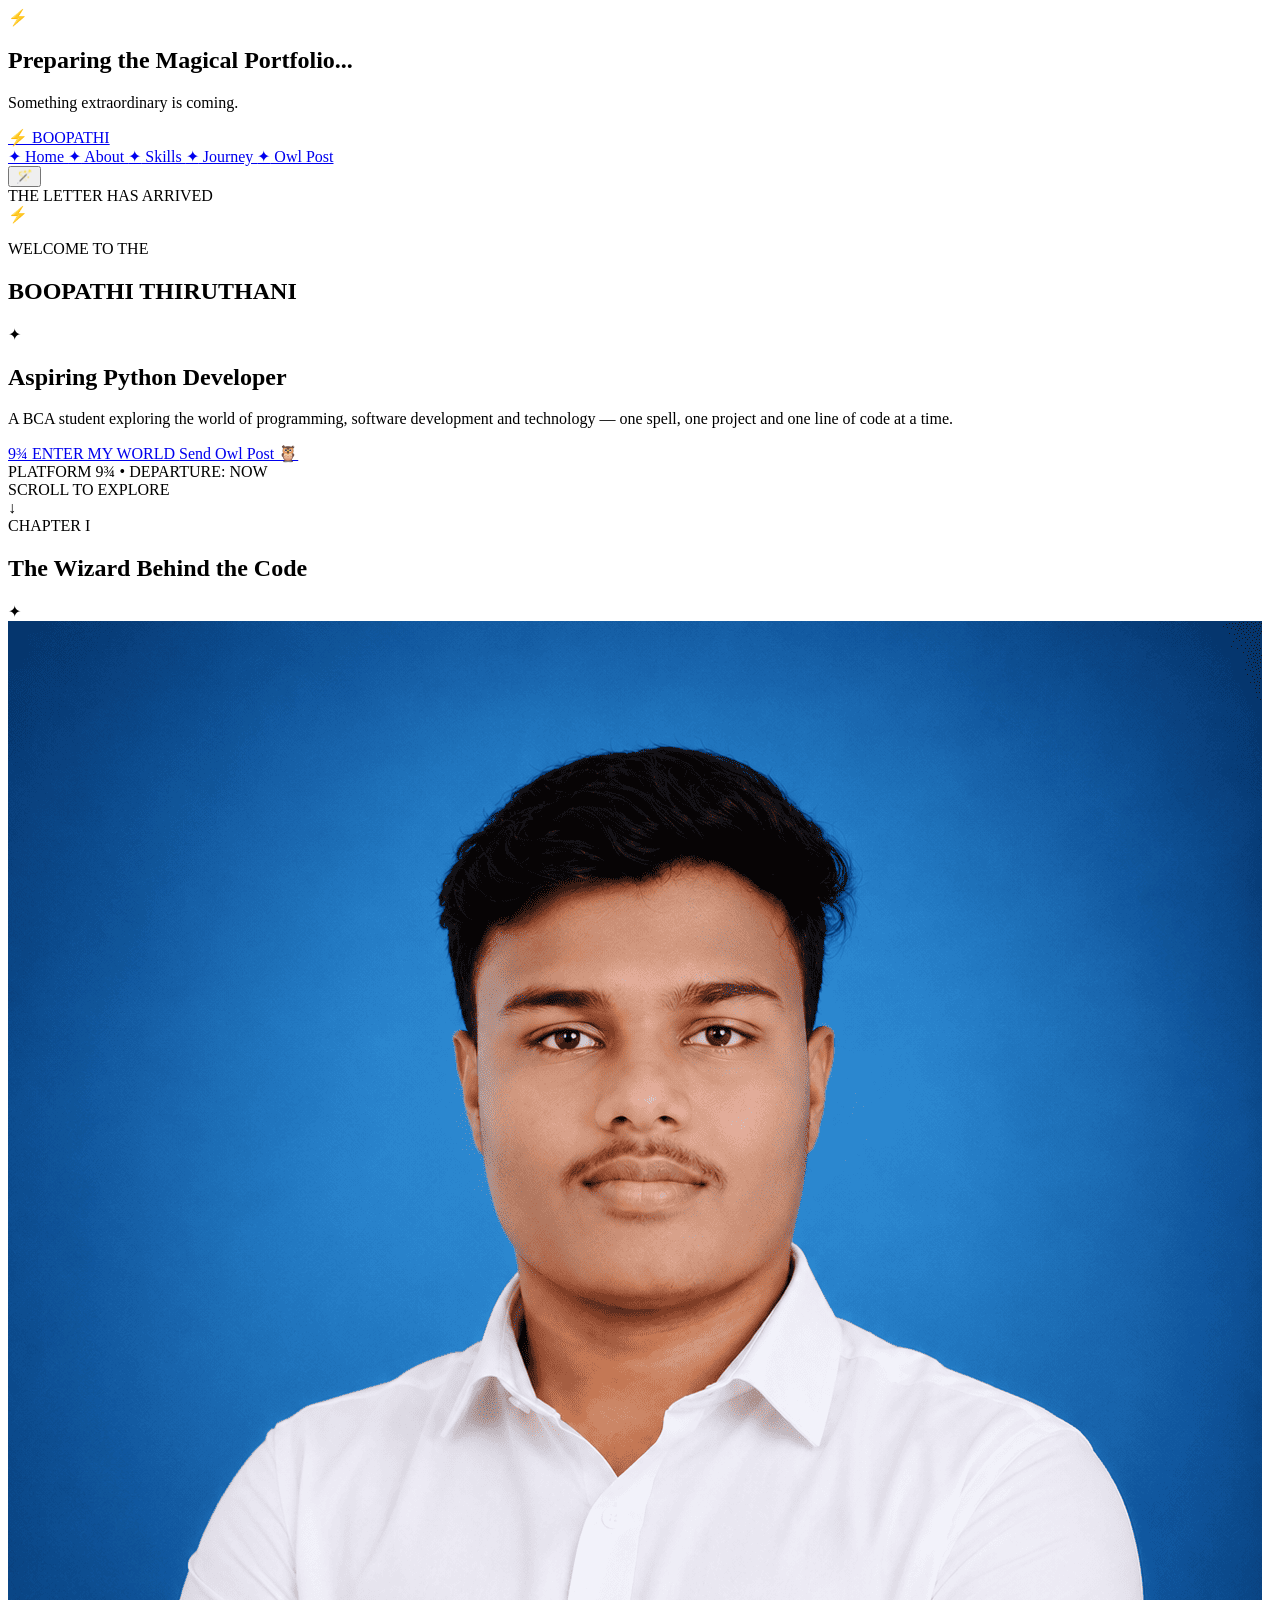
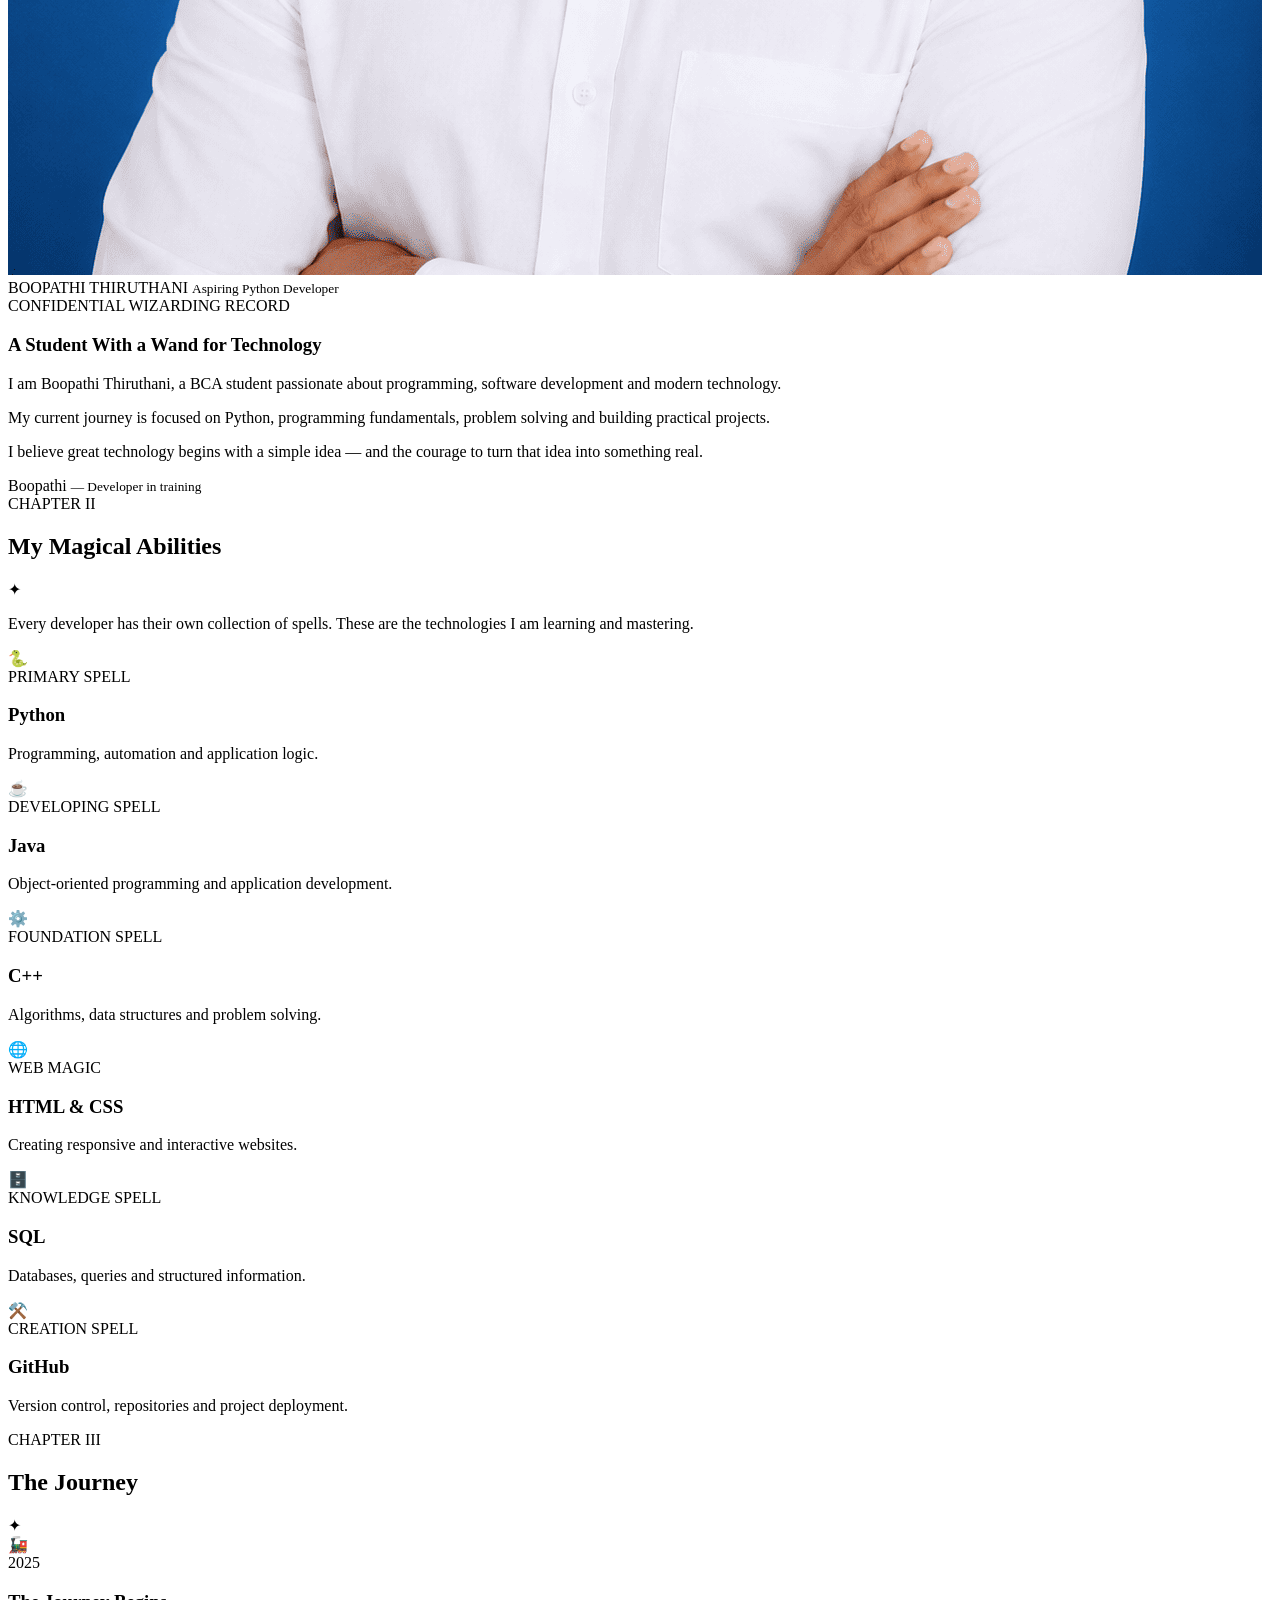
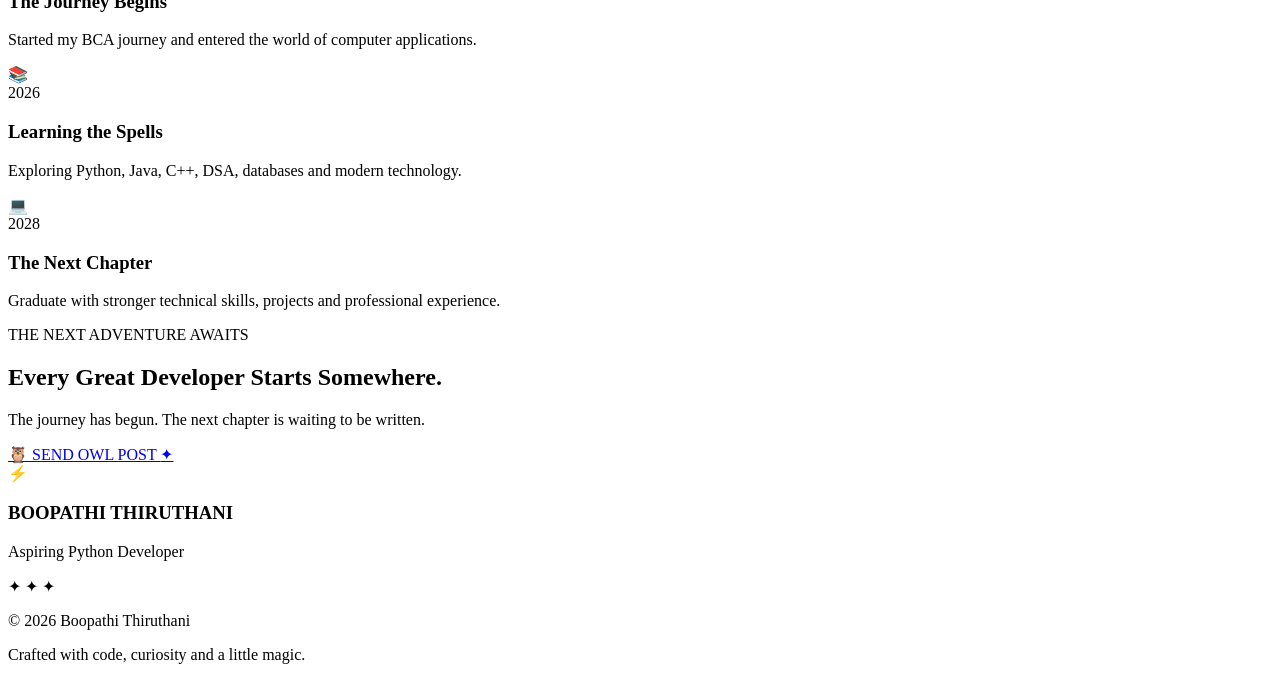
==== commit f2e003c9: "Update print statement from 'Hello' to 'Goodbye'" ====
--- a/index.html
+++ b/index.html
@@ -1,1406 +1,869 @@
 <!DOCTYPE html>
-<html lang="en" data-theme="dark">
+<html lang="en">
 
 <head>
-<meta charset="UTF-8">
-<meta name="viewport" content="width=device-width, initial-scale=1, viewport-fit=cover">
-<meta name="robots" content="index, follow, max-image-preview:large">
-
-<meta name="theme-color" content="#040914">
-
-<title>BOOPATHI THIRUTHANI | Aspiring Software &amp; Cloud Engineer</title>
-
-<meta name="description" content="Portfolio of Boopathi Thiruthani, BCA student and Python developer aspiring to be a software and cloud engineer.">
-
-<meta name="author" content="BOOPATHI THIRUTHANI">
-
-<link rel="canonical" href="https://portfolio-boopathit122-6351.vercel.app/">
-
-<link rel="icon" href="data:image/svg+xml,<svg xmlns='http://www.w3.org/2000/svg' viewBox='0 0 100 100'><text y='.9em' font-size='90'>👨‍💻</text></svg>">
-
-<!-- OPEN GRAPH -->
-
-<meta property="og:type" content="profile">
-<meta property="og:url" content="https://portfolio-boopathit122-6351.vercel.app/">
-<meta property="og:title" content="BOOPATHI THIRUTHANI | Aspiring Software &amp; Cloud Engineer">
-<meta property="og:description" content="BCA Student, Python Developer and Aspiring Cloud Engineer.">
-<meta property="og:image" content="https://portfolio-boopathit122-6351.vercel.app/58224.png">
-<meta property="og:image:alt" content="BOOPATHI THIRUTHANI Profile Photo">
-
-<!-- TWITTER -->
-
-<meta name="twitter:card" content="summary_large_image">
-<meta name="twitter:site" content="@BoopathiT28">
-<meta name="twitter:creator" content="@BoopathiT28">
-<meta name="twitter:title" content="BOOPATHI THIRUTHANI | Portfolio">
-<meta name="twitter:description" content="BCA Student and aspiring Software &amp; Cloud Engineer specializing in Python and web development.">
-<meta name="twitter:image" content="https://portfolio-boopathit122-6351.vercel.app/58224.png">
-
-<!-- STRUCTURED DATA -->
-
-<script type="application/ld+json">
-{
-  "@context": "https://schema.org",
-  "@graph": [
-    {
-      "@type": "Person",
-      "@id": "https://portfolio-boopathit122-6351.vercel.app/#person",
-      "name": "BOOPATHI THIRUTHANI",
-      "givenName": "Boopathi",
-      "familyName": "Thiruthani",
-      "url": "https://portfolio-boopathit122-6351.vercel.app/",
-      "image": "https://portfolio-boopathit122-6351.vercel.app/58224.png",
-      "jobTitle": "BCA Student | Aspiring Software & Cloud Engineer",
-      "alumniOf": {
-        "@type": "EducationalOrganization",
-        "name": "Muthayammal College of Arts and Science"
-      },
-      "knowsAbout": [
-        "Python",
-        "Software Engineering",
-        "Cloud Computing",
-        "GitHub",
-        "MongoDB",
-        "Web Development"
-      ],
-      "sameAs": [
-        "https://x.com/BoopathiT28",
-        "https://www.instagram.com/__boopathi_official/"
-      ]
-    },
-    {
-      "@type": "WebSite",
-      "@id": "https://portfolio-boopathit122-6351.vercel.app/#website",
-      "url": "https://portfolio-boopathit122-6351.vercel.app/",
-      "name": "BOOPATHI THIRUTHANI Portfolio",
-      "publisher": {
-        "@id": "https://portfolio-boopathit122-6351.vercel.app/#person"
-      }
-    },
-    {
-      "@type": "ProfilePage",
-      "@id": "https://portfolio-boopathit122-6351.vercel.app/#webpage",
-      "url": "https://portfolio-boopathit122-6351.vercel.app/",
-      "name": "BOOPATHI THIRUTHANI | Official Portfolio",
-      "mainEntity": {
-        "@id": "https://portfolio-boopathit122-6351.vercel.app/#person"
-      }
-    }
-  ]
-}
-</script>
-
-<!-- FONT AWESOME -->
-
-<link rel="stylesheet"
-href="https://cdnjs.cloudflare.com/ajax/libs/font-awesome/6.5.2/css/all.min.css">
-
-<style>
-
-/* =========================================================
-   THEME
-========================================================= */
-
-:root{
-  --bg1:#040914;
-  --bg2:#091527;
-  --text:#ffffff;
-  --muted:#a9b6cc;
-  --card:rgba(255,255,255,.06);
-  --border:rgba(255,255,255,.12);
-  --nav:rgba(4,9,20,.82);
-  --accent:#46d2ff;
-  --accent2:#9164ff;
-  --btn-text:#04101c;
-  --shadow:0 10px 30px rgba(0,0,0,.35);
-  --particle:70,210,255;
-}
-
-:root[data-theme="light"]{
-  --bg1:#f4f8ff;
-  --bg2:#e6eefc;
-  --text:#0f1b2d;
-  --muted:#4c5b73;
-  --card:rgba(255,255,255,.88);
-  --border:rgba(15,27,45,.12);
-  --nav:rgba(244,248,255,.9);
-  --accent:#0080c0;
-  --accent2:#6a3fe0;
-  --btn-text:#ffffff;
-  --shadow:0 10px 30px rgba(20,40,80,.12);
-  --particle:0,128,192;
-}
-
-
-/* =========================================================
-   BASE
-========================================================= */
-
-*{
-  margin:0;
-  padding:0;
-  box-sizing:border-box;
-}
-
-html{
-  scroll-behavior:smooth;
-  -webkit-text-size-adjust:100%;
-  scroll-padding-top:76px;
-}
-
-body{
-  font-family:system-ui,-apple-system,"Segoe UI",Roboto,Arial,sans-serif;
-  color:var(--text);
-  line-height:1.6;
-  min-height:100dvh;
-  overflow-x:hidden;
-  overflow-wrap:break-word;
-  background:
-    linear-gradient(
-      135deg,
-      var(--bg1),
-      var(--bg2)
-    );
-  background-attachment:fixed;
-  transition:background .4s,color .4s;
-}
-
-a{
-  color:inherit;
-  text-decoration:none;
-}
-
-img{
-  max-width:100%;
-  display:block;
-}
-
-#bg{
-  position:fixed;
-  inset:0;
-  width:100%;
-  height:100%;
-  z-index:0;
-  pointer-events:none;
-}
-
-#glow{
-  position:fixed;
-  width:420px;
-  height:420px;
-  border-radius:50%;
-  pointer-events:none;
-  z-index:0;
-  background:
-    radial-gradient(
-      circle,
-      rgba(var(--particle),.16),
-      transparent 65%
-    );
-  transform:translate(-50%,-50%);
-  left:-999px;
-  top:-999px;
-  display:none;
-}
-
-@media (hover:hover) and (pointer:fine){
-
-  #glow{
-    display:block;
-  }
-
-}
-
-header,
-main,
-footer{
-  position:relative;
-  z-index:1;
-}
-
-section{
-  padding:80px 20px;
-}
-
-.container{
-  max-width:1100px;
-  margin:0 auto;
-}
-
-h2{
-  font-size:clamp(1.6rem,5vw,2.3rem);
-  margin-bottom:8px;
-  text-align:center;
-}
-
-h2 span{
-  color:var(--accent);
-}
-
-.sub{
-  text-align:center;
-  color:var(--muted);
-  margin-bottom:34px;
-}
-
-#progress{
-  position:fixed;
-  top:0;
-  left:0;
-  height:3px;
-  width:0;
-  z-index:100;
-  background:
-    linear-gradient(
-      90deg,
-      var(--accent),
-      var(--accent2)
-    );
-}
-
-
-/* =========================================================
-   NAVIGATION
-========================================================= */
-
-header{
-  position:fixed;
-  top:0;
-  left:0;
-  right:0;
-  z-index:50;
-
-  background:var(--nav);
-
-  backdrop-filter:blur(12px);
-  -webkit-backdrop-filter:blur(12px);
-
-  border-bottom:1px solid var(--border);
-
-  padding-top:
-    env(safe-area-inset-top,0);
-}
-
-.nav{
-  max-width:1100px;
-  margin:0 auto;
-
-  height:64px;
-
-  padding:0 20px;
-
-  display:flex;
-  align-items:center;
-  justify-content:space-between;
-
-  gap:12px;
-}
-
-.logo{
-  font-weight:800;
-  letter-spacing:.5px;
-  font-size:1.1rem;
-}
-
-.logo span{
-  color:var(--accent);
-}
-
-.links{
-  display:flex;
-  gap:26px;
-  list-style:none;
-}
-
-.links a{
-  color:var(--muted);
-  font-weight:600;
-  transition:color .2s;
-  position:relative;
-}
-
-.links a:hover,
-.links a.active{
-  color:var(--accent);
-}
-
-.links a.active::after{
-  content:"";
-  position:absolute;
-  left:0;
-  right:0;
-  bottom:-8px;
-  height:2px;
-  background:var(--accent);
-  border-radius:10px;
-}
-
-.icon-btn{
-  width:42px;
-  height:42px;
-  border-radius:50%;
-  border:1px solid var(--border);
-  background:var(--card);
-  color:var(--text);
-  cursor:pointer;
-
-  font-size:1rem;
-
-  display:inline-flex;
-  align-items:center;
-  justify-content:center;
-
-  transition:
-    transform .2s,
-    border-color .2s;
-}
-
-.icon-btn:hover{
-  transform:translateY(-2px);
-  border-color:var(--accent);
-}
-
-.actions{
-  display:flex;
-  gap:10px;
-}
-
-#menuBtn{
-  display:none;
-}
-
-
-/* =========================================================
-   HERO
-========================================================= */
-
-.hero{
-  min-height:100dvh;
-  display:flex;
-  align-items:center;
-  padding-top:110px;
-}
-
-.hero-grid{
-  display:grid;
-  grid-template-columns:1.2fr .8fr;
-  gap:40px;
-  align-items:center;
-}
-
-.tag{
-  display:inline-flex;
-  align-items:center;
-  gap:8px;
-
-  padding:6px 14px;
-
-  border:1px solid var(--border);
-  background:var(--card);
-
-  border-radius:50px;
-
-  font-size:.85rem;
-  color:var(--accent);
-
-  margin-bottom:16px;
-}
-
-.dot{
-  width:8px;
-  height:8px;
-
-  border-radius:50%;
-
-  background:#2ecc71;
-
-  box-shadow:
-    0 0 0 0 rgba(46,204,113,.6);
-
-  animation:pulse 2s infinite;
-}
-
-@keyframes pulse{
-
-  70%{
-    box-shadow:
-      0 0 0 9px rgba(46,204,113,0);
-  }
-
-  100%{
-    box-shadow:
-      0 0 0 0 rgba(46,204,113,0);
-  }
-
-}
-
-.hero h1{
-  font-size:clamp(2rem,7vw,3.6rem);
-  line-height:1.15;
-  margin-bottom:10px;
-}
-
-.grad{
-  background:
-    linear-gradient(
-      90deg,
-      var(--accent),
-      var(--accent2)
-    );
-
-  -webkit-background-clip:text;
-  background-clip:text;
-
-  color:transparent;
-}
-
-.typing{
-  font-size:clamp(1.1rem,4vw,1.5rem);
-  font-weight:700;
-  min-height:1.8em;
-  margin-bottom:12px;
-}
-
-.typing::after{
-  content:"|";
-  margin-left:2px;
-  color:var(--accent);
-  animation:blink 1s steps(1) infinite;
-}
-
-@keyframes blink{
-
-  50%{
-    opacity:0;
-  }
-
-}
-
-.hero p{
-  color:var(--muted);
-  font-size:clamp(1rem,3.5vw,1.12rem);
-  max-width:560px;
-  margin-bottom:26px;
-}
-
-.btns{
-  display:flex;
-  gap:12px;
-  flex-wrap:wrap;
-}
-
-.btn{
-  padding:13px 24px;
-
-  border-radius:50px;
-
-  font-weight:700;
-
-  border:1px solid transparent;
-
-  cursor:pointer;
-
-  background:
-    linear-gradient(
-      90deg,
-      var(--accent),
-      var(--accent2)
-    );
-
-  color:var(--btn-text);
-
-  transition:
-    transform .2s,
-    box-shadow .2s;
-
-  font-size:1rem;
-  font-family:inherit;
-}
-
-.btn:hover{
-  transform:translateY(-3px);
-
-  box-shadow:
-    0 10px 25px
-    rgba(var(--particle),.3);
-}
-
-.btn.ghost{
-  background:transparent;
-  color:var(--text);
-  border-color:var(--border);
-}
-
-.photo{
-  justify-self:center;
-  position:relative;
-  width:min(290px,70vw);
-  aspect-ratio:1;
-}
-
-.photo::before{
-  content:"";
-  position:absolute;
-  inset:-8px;
-
-  border-radius:50%;
-
-  background:
-    conic-gradient(
-      var(--accent),
-      var(--accent2),
-      var(--accent)
-    );
-
-  animation:spin 8s linear infinite;
-
-  filter:blur(2px);
-}
-
-.photo img{
-  position:relative;
-
-  width:100%;
-  height:100%;
-
-  object-fit:cover;
-
-  border-radius:50%;
-
-  border:5px solid var(--bg2);
-
-  background:var(--bg2);
-}
-
-@keyframes spin{
-
-  to{
-    transform:rotate(360deg);
-  }
-
-}
-
-.float{
-  animation:float 5s ease-in-out infinite;
-}
-
-@keyframes float{
-
-  50%{
-    transform:translateY(-10px);
-  }
-
-}
-
-
-/* =========================================================
-   STATS
-========================================================= */
-
-.stats{
-  display:grid;
-  grid-template-columns:
-    repeat(
-      auto-fit,
-      minmax(140px,1fr)
-    );
-
-  gap:14px;
-
-  max-width:900px;
-  margin:0 auto;
-}
-
-.stat{
-  text-align:center;
-  padding:22px 12px;
-}
-
-.stat b{
-  display:block;
-  font-size:2rem;
-  color:var(--accent);
-}
-
-.stat span{
-  color:var(--muted);
-  font-size:.9rem;
-}
-
-
-/* =========================================================
-   CARDS
-========================================================= */
-
-.card{
-  background:var(--card);
-
-  border:1px solid var(--border);
-
-  border-radius:18px;
-
-  padding:24px;
-
-  box-shadow:var(--shadow);
-
-  transition:
-    transform .3s,
-    border-color .3s;
-}
-
-.card:hover{
-  transform:translateY(-6px);
-  border-color:var(--accent);
-}
-
-.about{
-  max-width:780px;
-  margin:0 auto;
-  text-align:center;
-  color:var(--muted);
-}
-
-.about strong{
-  color:var(--text);
-}
-
-.grid{
-  display:grid;
-
-  grid-template-columns:
-    repeat(
-      auto-fit,
-      minmax(
-        min(260px,100%),
-        1fr
-      )
-    );
-
-  gap:18px;
-}
-
-.skill i{
-  font-size:1.8rem;
-  color:var(--accent);
-  margin-bottom:10px;
-}
-
-.skill h3,
-.project h3{
-  margin-bottom:6px;
-  font-size:1.1rem;
-}
-
-.skill p,
-.project p{
-  color:var(--muted);
-  font-size:.93rem;
-}
-
-.bar{
-  height:8px;
-  border-radius:8px;
-  background:var(--border);
-  margin-top:14px;
-  overflow:hidden;
-}
-
-.bar i{
-  display:block;
-  height:100%;
-  width:0;
-  border-radius:8px;
-
-  background:
-    linear-gradient(
-      90deg,
-      var(--accent),
-      var(--accent2)
-    );
-
-  transition:
-    width 1.4s
-    cubic-bezier(.2,.8,.2,1);
-}
-
-.lvl{
-  display:flex;
-  justify-content:space-between;
-
-  font-size:.78rem;
-  color:var(--muted);
-
-  margin-top:6px;
-}
-
-.chips{
-  margin-top:14px;
-
-  display:flex;
-  flex-wrap:wrap;
-  gap:6px;
-}
-
-.chips span{
-  font-size:.75rem;
-
-  padding:4px 10px;
-
-  border-radius:50px;
-
-  border:1px solid var(--border);
-
-  color:var(--accent);
-}
-
-.project .icon{
-  font-size:2rem;
-  margin-bottom:12px;
-  color:var(--accent2);
-}
-
-.link{
-  display:inline-block;
-  margin-top:14px;
-  font-weight:700;
-  color:var(--accent);
-}
-
-
-/* =========================================================
-   TIMELINE
-========================================================= */
-
-.timeline{
-  max-width:720px;
-  margin:0 auto;
-
-  position:relative;
-
-  padding-left:30px;
-}
-
-.timeline::before{
-  content:"";
-
-  position:absolute;
-
-  left:8px;
-  top:6px;
-  bottom:6px;
-
-  width:2px;
-
-  background:
-    linear-gradient(
-      var(--accent),
-      var(--accent2)
-    );
-}
-
-.t-item{
-  position:relative;
-  margin-bottom:22px;
-}
-
-.t-item::before{
-  content:"";
-
-  position:absolute;
-
-  left:-29px;
-  top:22px;
-
-  width:14px;
-  height:14px;
-
-  border-radius:50%;
-
-  background:var(--accent);
-
-  border:3px solid var(--bg2);
-
-  box-shadow:
-    0 0 0 3px
-    rgba(var(--particle),.3);
-}
-
-.t-item small{
-  color:var(--accent);
-  font-weight:700;
-}
-
-.t-item h3{
-  margin:4px 0;
-  font-size:1.05rem;
-}
-
-.t-item p{
-  color:var(--muted);
-  font-size:.93rem;
-}
-
-
-/* =========================================================
-   CONTACT
-========================================================= */
-
-.contact{
-  max-width:560px;
-  margin:0 auto;
-}
-
-form{
-  display:grid;
-  gap:12px;
-}
-
-input,
-textarea{
-  width:100%;
-
-  padding:14px 16px;
-
-  border-radius:12px;
-
-  border:1px solid var(--border);
-
-  background:var(--card);
-
-  color:var(--text);
-
-  font:inherit;
-
-  font-size:1rem;
-}
-
-input:focus,
-textarea:focus{
-  outline:2px solid var(--accent);
-  outline-offset:1px;
-}
-
-textarea{
-  min-height:120px;
-  resize:vertical;
-}
-
-.social{
-  display:flex;
-  justify-content:center;
-  gap:14px;
-  margin-top:26px;
-  flex-wrap:wrap;
-}
-
-footer{
-  text-align:center;
-
-  padding:
-    26px 20px
-    calc(
-      26px +
-      env(safe-area-inset-bottom,0)
-    );
-
-  color:var(--muted);
-
-  border-top:1px solid var(--border);
-
-  font-size:.9rem;
-
-  background:var(--nav);
-}
-
-footer strong{
-  color:var(--text);
-}
-
-#top{
-  position:fixed;
-
-  right:18px;
-
-  bottom:
-    calc(
-      18px +
-      env(safe-area-inset-bottom,0)
-    );
-
-  z-index:60;
-
-  opacity:0;
-
-  pointer-events:none;
-
-  transition:opacity .3s;
-}
-
-#top.show{
-  opacity:1;
-  pointer-events:auto;
-}
-
-
-/* =========================================================
-   REVEAL
-========================================================= */
-
-.reveal{
-  opacity:0;
-  transform:translateY(28px);
-
-  transition:
-    opacity .7s ease,
-    transform .7s ease;
-}
-
-.reveal.in{
-  opacity:1;
-  transform:none;
-}
-
-.no-js .reveal{
-  opacity:1;
-  transform:none;
-}
-
-
-/* =========================================================
-   MOBILE
-========================================================= */
-
-@media (max-width:768px){
-
-  section{
-    padding:64px 16px;
-  }
-
-  #menuBtn{
-    display:inline-flex;
-  }
-
-  .links{
-    position:fixed;
-
-    top:
-      calc(
-        64px +
-        env(safe-area-inset-top,0)
-      );
-
-    left:0;
-    right:0;
-
-    flex-direction:column;
-
-    gap:0;
-
-    background:var(--nav);
-
-    backdrop-filter:blur(14px);
-    -webkit-backdrop-filter:blur(14px);
-
-    border-bottom:1px solid var(--border);
-
-    max-height:0;
-
-    overflow:hidden;
-
-    transition:max-height .35s ease;
-  }
-
-  .links.open{
-    max-height:80vh;
-  }
-
-  .links li{
-    text-align:center;
-    border-top:1px solid var(--border);
-  }
-
-  .links a{
-    display:block;
-    padding:16px;
-  }
-
-  .links a.active::after{
-    display:none;
-  }
-
-  .hero{
-    padding-top:96px;
-    text-align:center;
-  }
-
-  .hero-grid{
-    grid-template-columns:1fr;
-    gap:30px;
-  }
-
-  .photo{
-    order:-1;
-  }
-
-  .hero p{
-    margin-left:auto;
-    margin-right:auto;
-  }
-
-  .btns{
-    justify-content:center;
-  }
-
-  .btn{
-    flex:1 1 140px;
-    text-align:center;
-  }
-
-}
-
-@media (max-width:380px){
-
-  .nav{
-    padding:0 12px;
-  }
-
-  .logo{
-    font-size:1rem;
-  }
-
-}
-
-@media (prefers-reduced-motion:reduce){
-
-  html{
-    scroll-behavior:auto;
-  }
-
-  *,
-  *::before,
-  *::after{
-    animation:none!important;
-    transition:none!important;
-  }
-
-  .reveal{
-    opacity:1;
-    transform:none;
-  }
-
-}
-
-</style>
+    <meta charset="UTF-8">
+
+    <meta name="viewport" content="width=device-width, initial-scale=1.0">
+
+    <meta name="description"
+        content="Boopathi Thiruthani — Aspiring Python Developer, BCA student and technology enthusiast.">
+
+    <meta name="keywords"
+        content="Boopathi Thiruthani, Python Developer, BCA, Portfolio, Software Developer">
+
+    <meta name="author" content="Boopathi Thiruthani">
+
+    <meta name="theme-color" content="#090807">
+
+    <title>Boopathi Thiruthani | Wizarding Portfolio</title>
+
+    <link rel="stylesheet" href="style.css">
 </head>
 
 
-<body class="no-js">
-
-<div id="progress"></div>
-
-<canvas id="bg"></canvas>
-
-<div id="glow"></div>
-
-
-<!-- =======================================================
-     HEADER
-======================================================= -->
-
-<header>
-
-<nav class="nav" aria-label="Main">
-
-<a href="#home" class="logo">
-BOOPATHI<span>.</span>T
-</a>
-
-<ul class="links" id="links">
-
-<li>
-<a href="#about">About</a>
-</li>
-
-<li>
-<a href="#skills">Skills</a>
-</li>
-
-<li>
-<a href="#projects">Projects</a>
-</li>
-
-<li>
-<a href="#journey">Journey</a>
-</li>
-
-<li>
-<a href="#contact">Contact</a>
-</li>
-
-</ul>
-
-
-<div class="actions">
-
-<button
-class="icon-btn"
-id="themeBtn"
-aria-label="Toggle day or night mode"
->
-
-<i class="fa-solid fa-sun"></i>
-
-</button>
-
-
-<button
-class="icon-btn"
-id="menuBtn"
-aria-label="Open menu"
-aria-expanded="false"
->
-
-<i class="fa-solid fa-bars"></i>
-
-</button>
-
-</div>
-
-</nav>
-
-</header>
-
-
-<main>
-
-
-<!-- =======================================================
-     HERO
-======================================================= -->
-
-<section class="hero" id="home">
-
-<div class="container hero-grid">
-
-
-<div>
-
-<span class="tag">
-
-<span class="dot"></span>
-
-Open to internships &amp; opportunities
-
-</span>
-
-
-<h1>
-
-Hi, I'm
-
-<span class="grad">
-BOOPATHI THIRUTHANI
-</span>
-
-</h1>
-
-
-<div
-class="typing"
-id="typing"
-aria-live="polite"
-></div>
-
-
-<p>
-
-I turn ideas into clean, working software
-using Python, the web and the cloud.
-Currently building real projects to launch
-my IT career.
-
-</p>
-
-
-<div class="btns">
-
-<a
-class="btn"
-href="#projects"
->
-
-<i class="fa-solid fa-rocket"></i>
-
-View Projects
-
-</a>
-
-
-<a
-class="btn ghost"
-href="#contact"
->
-
-<i class="fa-solid fa-paper-plane"></i>
-
-Hire / Contact
-
-</a>
-
-</div>
-
-</div>
-
-
-<div class="photo float">
-
-<img
-src="58224.png"
-alt="BOOPATHI THIRUTHANI"
-width="290"
-height="290"
->
-
-</div>
-
-
-</div>
-
-</section>
-
-
-
-<!-- =======================================================
-     STATS
-======================================================= -->
-
-<section style="padding-top:0">
-
-<div class="container stats">
-
-
-<div class="card stat reveal">
-
-<b data-count="2">0</b>
-
-<span>
-Year of BCA
-</span>
-
-</div>
-
-
-<div class="card stat reveal">
-
-<b
-data-count="5"
-data-plus="+"
->
-0
-</b>
-
-<span>
-Projects
-</span>
-
-</div>
-
-
-<div class="card stat reveal">
-
-<b
-data-count="5"
-data-plus="+"
->
-0
-</b>
-
-<span>
-Technologies
-</span>
-
-</div>
-
-
-<div class="card stat reveal">
-
-<b
-data-count="100"
-data-plus="%"
->
-0
-</b>
-
-<span>
-Dedication
-</span>
-
-</div>
-
-
-</div>
-
-</section>
-
-
-
-<!-- =======================================================
-     ABOUT
-======================================================= -->
-
-<section id="about">
-
-<div class="container">
-
-<h2 class="reveal">
-
-About
-<span>Me</span>
-
-</h2>
-
-
-<p class="sub reveal">
-
-A little about who I am
-
-</p>
-
-
-<div class="card about reveal">
-
-<p>
-
-I'm a second-year
-<strong>BCA student</strong>
-at
-<strong>
-Muthayammal College of Arts and Science
-</strong>,
-
-passionate about
-<strong>Python</strong>,
-<strong>web and app development</strong>
-and
-<strong>cloud engineering</strong>.
-
-I love learning by building:
-every project teaches me something new,
-and my goal is to grow into a skilled
-software and cloud engineer.
-
-</p>
-
-</div>
-
-</div>
-
-</section>
-
-
-
-<!-- =======================================================
-     SKILLS
-======================================================= -->
-
-  
+<body>
+
+    <!-- =====================================================
+         MAGICAL LOADING SCREEN
+    ====================================================== -->
+
+    <div id="loading-screen">
+
+        <div class="loading-content">
+
+            <div class="loading-symbol">⚡</div>
+
+            <h2>Preparing the Magical Portfolio...</h2>
+
+            <div class="loading-line"></div>
+
+            <p>Something extraordinary is coming.</p>
+
+        </div>
+
+    </div>
+
+
+    <!-- =====================================================
+         MAGICAL PARTICLES
+    ====================================================== -->
+
+    <div class="magic-particles">
+
+        <span></span>
+        <span></span>
+        <span></span>
+        <span></span>
+        <span></span>
+        <span></span>
+        <span></span>
+        <span></span>
+        <span></span>
+        <span></span>
+        <span></span>
+        <span></span>
+
+    </div>
+
+
+    <!-- =====================================================
+         FLOATING CANDLES
+    ====================================================== -->
+
+    <div class="floating-candles">
+
+        <div class="candle candle-1">
+            <div class="flame"></div>
+        </div>
+
+        <div class="candle candle-2">
+            <div class="flame"></div>
+        </div>
+
+        <div class="candle candle-3">
+            <div class="flame"></div>
+        </div>
+
+        <div class="candle candle-4">
+            <div class="flame"></div>
+        </div>
+
+        <div class="candle candle-5">
+            <div class="flame"></div>
+        </div>
+
+    </div>
+
+
+    <!-- =====================================================
+         MAGICAL NAVIGATION
+    ====================================================== -->
+
+    <header class="main-header">
+
+        <nav class="wizard-nav">
+
+            <!-- Portfolio Seal -->
+
+            <a href="index.html" class="wizard-logo">
+
+                <span class="logo-symbol">⚡</span>
+
+                <span class="logo-name">
+                    BOOPATHI
+                </span>
+
+            </a>
+
+
+            <!-- Marauder Style Navigation -->
+
+            <div class="nav-map">
+
+                <a href="#home">
+                    <span>✦</span>
+                    Home
+                </a>
+
+                <a href="#about">
+                    <span>✦</span>
+                    About
+                </a>
+
+                <a href="#skills">
+                    <span>✦</span>
+                    Skills
+                </a>
+
+                <a href="#journey">
+                    <span>✦</span>
+                    Journey
+                </a>
+
+                <a href="contact.html">
+                    <span>✦</span>
+                    Owl Post
+                </a>
+
+            </div>
+
+
+            <!-- Wand Button -->
+
+            <button class="wand-button" id="wandButton">
+
+                <span>🪄</span>
+
+            </button>
+
+        </nav>
+
+    </header>
+
+
+
+    <!-- =====================================================
+         HERO / HOGWARTS ENTRANCE
+    ====================================================== -->
+
+    <main>
+
+
+        <section class="hero" id="home">
+
+
+            <!-- Moon -->
+
+            <div class="moon"></div>
+
+
+            <!-- Castle Silhouette -->
+
+            <div class="castle">
+
+                <div class="tower tower-left"></div>
+
+                <div class="tower tower-middle"></div>
+
+                <div class="tower tower-right"></div>
+
+                <div class="castle-body"></div>
+
+            </div>
+
+
+            <!-- Hero Content -->
+
+            <div class="hero-content">
+
+
+                <div class="arrival">
+
+                    <span class="line"></span>
+
+                    <span>
+                        THE LETTER HAS ARRIVED
+                    </span>
+
+                    <span class="line"></span>
+
+                </div>
+
+
+                <div class="hero-emblem">
+
+                    <div class="emblem-circle">
+
+                        <span>⚡</span>
+
+                    </div>
+
+                </div>
+
+
+                <p class="hero-small-title">
+                    WELCOME TO THE
+                </p>
+
+
+                <h1>
+
+                    BOOPATHI
+
+                    <span>
+                        THIRUTHANI
+                    </span>
+
+                </h1>
+
+
+                <div class="gold-divider">
+
+                    <span>✦</span>
+
+                </div>
+
+
+                <h2>
+                    Aspiring Python Developer
+                </h2>
+
+
+                <p class="hero-description">
+
+                    A BCA student exploring the world of programming,
+                    software development and technology — one spell,
+                    one project and one line of code at a time.
+
+                </p>
+
+
+                <!-- Platform 9¾ Style Button -->
+
+                <div class="hero-actions">
+
+                    <a href="#about" class="platform-button">
+
+                        <span class="platform-number">
+                            9¾
+                        </span>
+
+                        <span>
+                            ENTER MY WORLD
+                        </span>
+
+                    </a>
+
+
+                    <a href="contact.html" class="parchment-button">
+
+                        Send Owl Post 🦉
+
+                    </a>
+
+                </div>
+
+
+                <div class="platform-text">
+
+                    PLATFORM 9¾ • DEPARTURE: NOW
+
+                </div>
+
+            </div>
+
+
+            <!-- Scroll Indicator -->
+
+            <div class="scroll-indicator">
+
+                <span>SCROLL TO EXPLORE</span>
+
+                <div class="scroll-arrow">
+                    ↓
+                </div>
+
+            </div>
+
+        </section>
+
+
+
+        <!-- =================================================
+             ABOUT — ANCIENT PARCHMENT
+        ================================================== -->
+
+        <section class="about-section" id="about">
+
+
+            <div class="section-heading">
+
+                <span class="chapter">
+                    CHAPTER I
+                </span>
+
+                <h2>
+                    The Wizard Behind the Code
+                </h2>
+
+                <div class="heading-divider">
+                    ✦
+                </div>
+
+            </div>
+
+
+            <div class="parchment">
+
+
+                <div class="parchment-corner top-left"></div>
+
+                <div class="parchment-corner top-right"></div>
+
+                <div class="parchment-corner bottom-left"></div>
+
+                <div class="parchment-corner bottom-right"></div>
+
+
+                <div class="parchment-content">
+
+
+                    <div class="portrait-area">
+
+                        <div class="portrait-frame">
+
+                            <div class="portrait-placeholder">
+
+                                <img
+                                    src="58224.png"
+                                    alt="Portrait of Boopathi Thiruthani"
+                                    class="profile-photo"
+                                >
+
+                            </div>
+
+                        </div>
+
+
+                        <div class="portrait-caption">
+
+                            <span>
+                                BOOPATHI THIRUTHANI
+                            </span>
+
+                            <small>
+                                Aspiring Python Developer
+                            </small>
+
+                        </div>
+
+                    </div>
+
+
+
+                    <div class="about-text">
+
+                        <span class="document-label">
+                            CONFIDENTIAL WIZARDING RECORD
+                        </span>
+
+
+                        <h3>
+                            A Student With a Wand for Technology
+                        </h3>
+
+
+                        <p>
+
+                            I am Boopathi Thiruthani, a BCA student
+                            passionate about programming, software
+                            development and modern technology.
+
+                        </p>
+
+
+                        <p>
+
+                            My current journey is focused on Python,
+                            programming fundamentals, problem solving
+                            and building practical projects.
+
+                        </p>
+
+
+                        <p>
+
+                            I believe great technology begins with a
+                            simple idea — and the courage to turn that
+                            idea into something real.
+
+                        </p>
+
+
+                        <div class="signature">
+
+                            <span>
+                                Boopathi
+                            </span>
+
+                            <small>
+                                — Developer in training
+                            </small>
+
+                        </div>
+
+                    </div>
+
+                </div>
+
+            </div>
+
+        </section>
+
+
+
+        <!-- =================================================
+             SKILLS — HOUSE OF MAGIC
+        ================================================== -->
+
+        <section class="skills-section" id="skills">
+
+
+            <div class="section-heading">
+
+                <span class="chapter">
+                    CHAPTER II
+                </span>
+
+                <h2>
+                    My Magical Abilities
+                </h2>
+
+                <div class="heading-divider">
+                    ✦
+                </div>
+
+            </div>
+
+
+            <p class="section-intro">
+
+                Every developer has their own collection of spells.
+                These are the technologies I am learning and mastering.
+
+            </p>
+
+
+            <div class="spell-grid">
+
+
+                <!-- Python -->
+
+                <article class="spell-card">
+
+                    <div class="spell-symbol">
+                        🐍
+                    </div>
+
+                    <span class="spell-level">
+                        PRIMARY SPELL
+                    </span>
+
+                    <h3>
+                        Python
+                    </h3>
+
+                    <p>
+                        Programming, automation and application logic.
+                    </p>
+
+                    <div class="magic-bar">
+                        <span style="width: 75%;"></span>
+                    </div>
+
+                </article>
+
+
+                <!-- Java -->
+
+                <article class="spell-card">
+
+                    <div class="spell-symbol">
+                        ☕
+                    </div>
+
+                    <span class="spell-level">
+                        DEVELOPING SPELL
+                    </span>
+
+                    <h3>
+                        Java
+                    </h3>
+
+                    <p>
+                        Object-oriented programming and application development.
+                    </p>
+
+                    <div class="magic-bar">
+                        <span style="width: 60%;"></span>
+                    </div>
+
+                </article>
+
+
+                <!-- C++ -->
+
+                <article class="spell-card">
+
+                    <div class="spell-symbol">
+                        ⚙️
+                    </div>
+
+                    <span class="spell-level">
+                        FOUNDATION SPELL
+                    </span>
+
+                    <h3>
+                        C++
+                    </h3>
+
+                    <p>
+                        Algorithms, data structures and problem solving.
+                    </p>
+
+                    <div class="magic-bar">
+                        <span style="width: 60%;"></span>
+                    </div>
+
+                </article>
+
+
+                <!-- Web -->
+
+                <article class="spell-card">
+
+                    <div class="spell-symbol">
+                        🌐
+                    </div>
+
+                    <span class="spell-level">
+                        WEB MAGIC
+                    </span>
+
+                    <h3>
+                        HTML & CSS
+                    </h3>
+
+                    <p>
+                        Creating responsive and interactive websites.
+                    </p>
+
+                    <div class="magic-bar">
+                        <span style="width: 70%;"></span>
+                    </div>
+
+                </article>
+
+
+                <!-- SQL -->
+
+                <article class="spell-card">
+
+                    <div class="spell-symbol">
+                        🗄️
+                    </div>
+
+                    <span class="spell-level">
+                        KNOWLEDGE SPELL
+                    </span>
+
+                    <h3>
+                        SQL
+                    </h3>
+
+                    <p>
+                        Databases, queries and structured information.
+                    </p>
+
+                    <div class="magic-bar">
+                        <span style="width: 55%;"></span>
+                    </div>
+
+                </article>
+
+
+                <!-- GitHub -->
+
+                <article class="spell-card">
+
+                    <div class="spell-symbol">
+                        ⚒️
+                    </div>
+
+                    <span class="spell-level">
+                        CREATION SPELL
+                    </span>
+
+                    <h3>
+                        GitHub
+                    </h3>
+
+                    <p>
+                        Version control, repositories and project deployment.
+                    </p>
+
+                    <div class="magic-bar">
+                        <span style="width: 65%;"></span>
+                    </div>
+
+                </article>
+
+
+            </div>
+
+        </section>
+
+
+
+        <!-- =================================================
+             JOURNEY — HOGWARTS EXPRESS
+        ================================================== -->
+
+        <section class="journey-section" id="journey">
+
+
+            <div class="section-heading">
+
+                <span class="chapter">
+                    CHAPTER III
+                </span>
+
+                <h2>
+                    The Journey
+                </h2>
+
+                <div class="heading-divider">
+                    ✦
+                </div>
+
+            </div>
+
+
+            <div class="train-track">
+
+
+                <div class="station">
+
+                    <div class="station-icon">
+                        🚂
+                    </div>
+
+                    <span>
+                        2025
+                    </span>
+
+                    <h3>
+                        The Journey Begins
+                    </h3>
+
+                    <p>
+                        Started my BCA journey and entered the world
+                        of computer applications.
+                    </p>
+
+                </div>
+
+
+                <div class="track-line"></div>
+
+
+                <div class="station">
+
+                    <div class="station-icon">
+                        📚
+                    </div>
+
+                    <span>
+                        2026
+                    </span>
+
+                    <h3>
+                        Learning the Spells
+                    </h3>
+
+                    <p>
+                        Exploring Python, Java, C++, DSA, databases
+                        and modern technology.
+                    </p>
+
+                </div>
+
+
+                <div class="track-line"></div>
+
+
+                <div class="station">
+
+                    <div class="station-icon">
+                        💻
+                    </div>
+
+                    <span>
+                        2028
+                    </span>
+
+                    <h3>
+                        The Next Chapter
+                    </h3>
+
+                    <p>
+                        Graduate with stronger technical skills,
+                        projects and professional experience.
+                    </p>
+
+                </div>
+
+
+            </div>
+
+        </section>
+
+
+
+        <!-- =================================================
+             FINAL CALL TO ACTION
+        ================================================== -->
+
+        <section class="final-section">
+
+
+            <div class="final-glow"></div>
+
+
+            <div class="final-content">
+
+
+                <span class="chapter">
+                    THE NEXT ADVENTURE AWAITS
+                </span>
+
+
+                <h2>
+                    Every Great Developer
+                    <span>
+                        Starts Somewhere.
+                    </span>
+                </h2>
+
+
+                <p>
+
+                    The journey has begun.
+                    The next chapter is waiting to be written.
+
+                </p>
+
+
+                <a href="contact.html" class="owl-button">
+
+                    <span>🦉</span>
+
+                    SEND OWL POST
+
+                    <span>✦</span>
+
+                </a>
+
+
+            </div>
+
+        </section>
+
+
+    </main>
+
+
+
+    <!-- =====================================================
+         FOOTER
+    ====================================================== -->
+
+    <footer class="wizard-footer">
+
+
+        <div class="footer-symbol">
+            ⚡
+        </div>
+
+
+        <h3>
+            BOOPATHI THIRUTHANI
+        </h3>
+
+
+        <p>
+            Aspiring Python Developer
+        </p>
+
+
+        <div class="footer-divider">
+            ✦ ✦ ✦
+        </div>
+
+
+        <p class="copyright">
+            © 2026 Boopathi Thiruthani
+        </p>
+
+
+        <p class="footer-note">
+            Crafted with code, curiosity and a little magic.
+        </p>
+
+
+    </footer>
+
+
+
+    <!-- =====================================================
+         WAND CURSOR EFFECT
+    ====================================================== -->
+
+    <div id="wand-cursor">
+
+        <div class="wand-light"></div>
+
+    </div>
+
+
+
+    <!-- =====================================================
+         JAVASCRIPT
+    ====================================================== -->
+
+    <script src="script.js"></script>
+
+</body>
+
+</html>
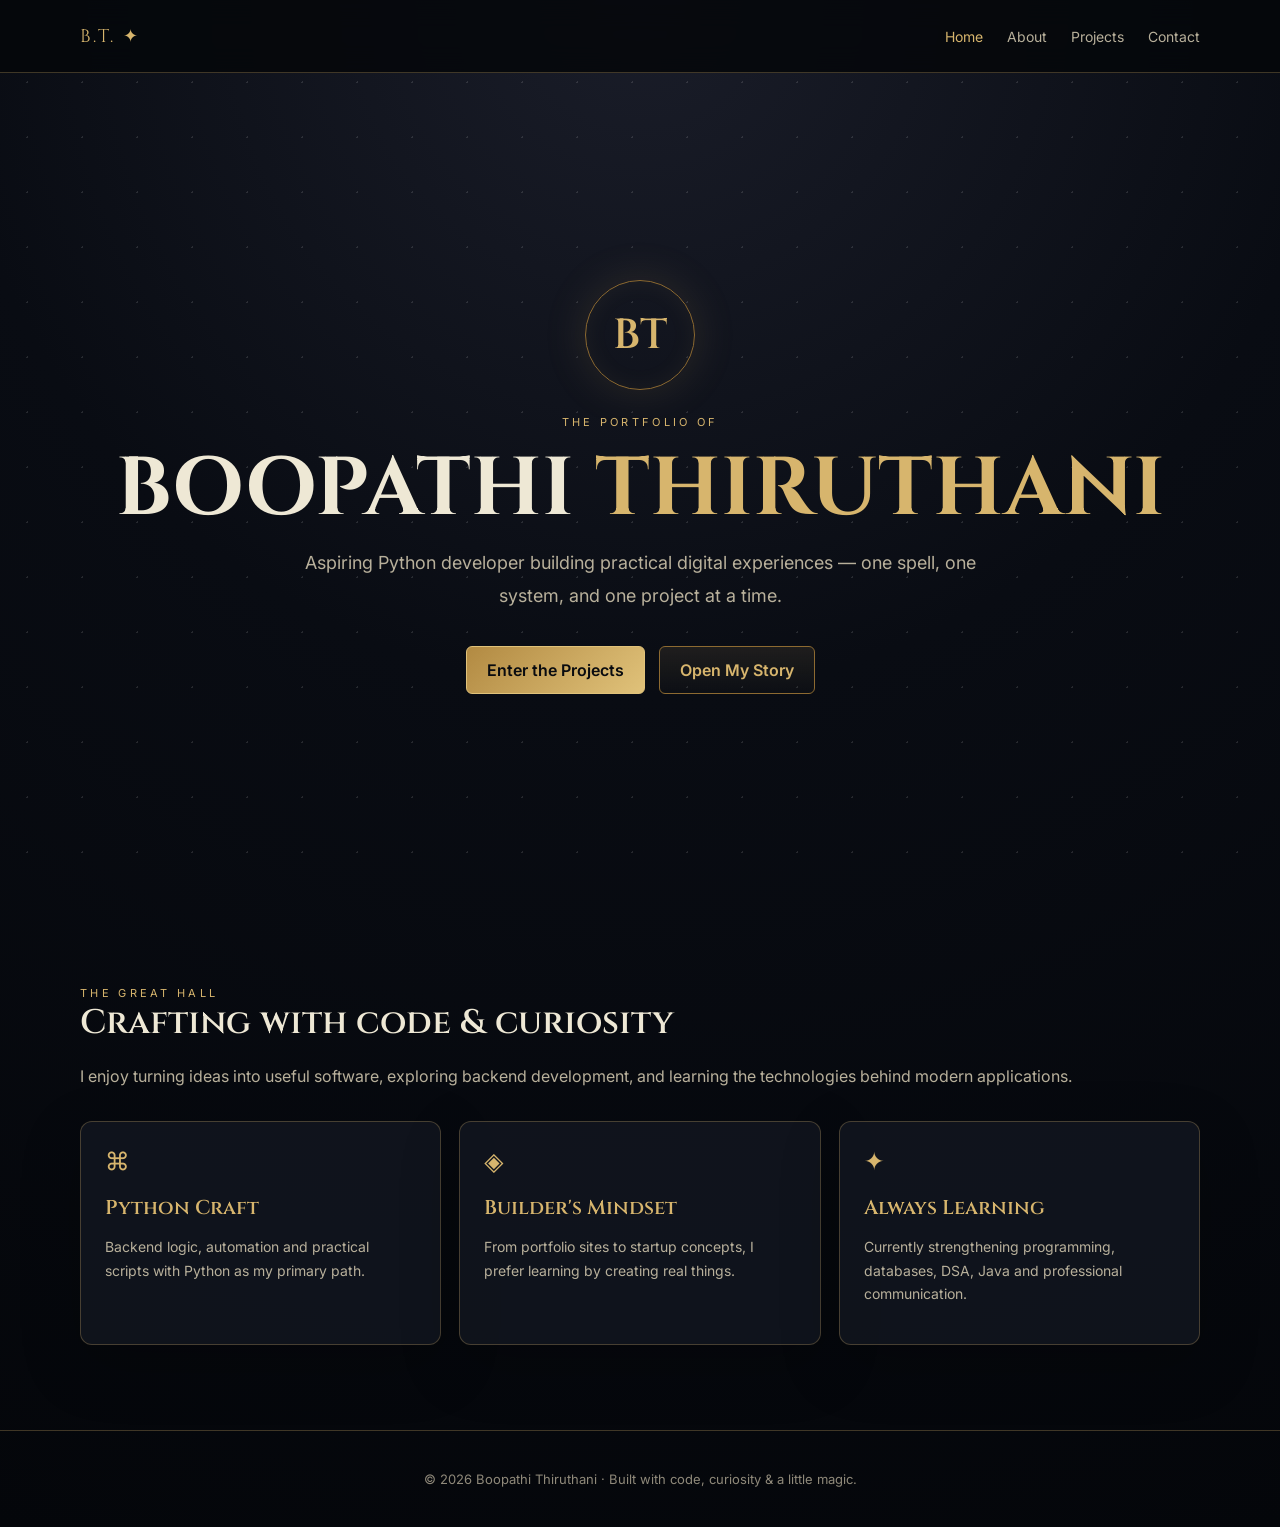
==== commit 2f51fdc7: "Add files via upload" ====
--- a/index.html
+++ b/index.html
@@ -1,869 +1 @@
-<!DOCTYPE html>
-<html lang="en">
-
-<head>
-    <meta charset="UTF-8">
-
-    <meta name="viewport" content="width=device-width, initial-scale=1.0">
-
-    <meta name="description"
-        content="Boopathi Thiruthani — Aspiring Python Developer, BCA student and technology enthusiast.">
-
-    <meta name="keywords"
-        content="Boopathi Thiruthani, Python Developer, BCA, Portfolio, Software Developer">
-
-    <meta name="author" content="Boopathi Thiruthani">
-
-    <meta name="theme-color" content="#090807">
-
-    <title>Boopathi Thiruthani | Wizarding Portfolio</title>
-
-    <link rel="stylesheet" href="style.css">
-</head>
-
-
-<body>
-
-    <!-- =====================================================
-         MAGICAL LOADING SCREEN
-    ====================================================== -->
-
-    <div id="loading-screen">
-
-        <div class="loading-content">
-
-            <div class="loading-symbol">⚡</div>
-
-            <h2>Preparing the Magical Portfolio...</h2>
-
-            <div class="loading-line"></div>
-
-            <p>Something extraordinary is coming.</p>
-
-        </div>
-
-    </div>
-
-
-    <!-- =====================================================
-         MAGICAL PARTICLES
-    ====================================================== -->
-
-    <div class="magic-particles">
-
-        <span></span>
-        <span></span>
-        <span></span>
-        <span></span>
-        <span></span>
-        <span></span>
-        <span></span>
-        <span></span>
-        <span></span>
-        <span></span>
-        <span></span>
-        <span></span>
-
-    </div>
-
-
-    <!-- =====================================================
-         FLOATING CANDLES
-    ====================================================== -->
-
-    <div class="floating-candles">
-
-        <div class="candle candle-1">
-            <div class="flame"></div>
-        </div>
-
-        <div class="candle candle-2">
-            <div class="flame"></div>
-        </div>
-
-        <div class="candle candle-3">
-            <div class="flame"></div>
-        </div>
-
-        <div class="candle candle-4">
-            <div class="flame"></div>
-        </div>
-
-        <div class="candle candle-5">
-            <div class="flame"></div>
-        </div>
-
-    </div>
-
-
-    <!-- =====================================================
-         MAGICAL NAVIGATION
-    ====================================================== -->
-
-    <header class="main-header">
-
-        <nav class="wizard-nav">
-
-            <!-- Portfolio Seal -->
-
-            <a href="index.html" class="wizard-logo">
-
-                <span class="logo-symbol">⚡</span>
-
-                <span class="logo-name">
-                    BOOPATHI
-                </span>
-
-            </a>
-
-
-            <!-- Marauder Style Navigation -->
-
-            <div class="nav-map">
-
-                <a href="#home">
-                    <span>✦</span>
-                    Home
-                </a>
-
-                <a href="#about">
-                    <span>✦</span>
-                    About
-                </a>
-
-                <a href="#skills">
-                    <span>✦</span>
-                    Skills
-                </a>
-
-                <a href="#journey">
-                    <span>✦</span>
-                    Journey
-                </a>
-
-                <a href="contact.html">
-                    <span>✦</span>
-                    Owl Post
-                </a>
-
-            </div>
-
-
-            <!-- Wand Button -->
-
-            <button class="wand-button" id="wandButton">
-
-                <span>🪄</span>
-
-            </button>
-
-        </nav>
-
-    </header>
-
-
-
-    <!-- =====================================================
-         HERO / HOGWARTS ENTRANCE
-    ====================================================== -->
-
-    <main>
-
-
-        <section class="hero" id="home">
-
-
-            <!-- Moon -->
-
-            <div class="moon"></div>
-
-
-            <!-- Castle Silhouette -->
-
-            <div class="castle">
-
-                <div class="tower tower-left"></div>
-
-                <div class="tower tower-middle"></div>
-
-                <div class="tower tower-right"></div>
-
-                <div class="castle-body"></div>
-
-            </div>
-
-
-            <!-- Hero Content -->
-
-            <div class="hero-content">
-
-
-                <div class="arrival">
-
-                    <span class="line"></span>
-
-                    <span>
-                        THE LETTER HAS ARRIVED
-                    </span>
-
-                    <span class="line"></span>
-
-                </div>
-
-
-                <div class="hero-emblem">
-
-                    <div class="emblem-circle">
-
-                        <span>⚡</span>
-
-                    </div>
-
-                </div>
-
-
-                <p class="hero-small-title">
-                    WELCOME TO THE
-                </p>
-
-
-                <h1>
-
-                    BOOPATHI
-
-                    <span>
-                        THIRUTHANI
-                    </span>
-
-                </h1>
-
-
-                <div class="gold-divider">
-
-                    <span>✦</span>
-
-                </div>
-
-
-                <h2>
-                    Aspiring Python Developer
-                </h2>
-
-
-                <p class="hero-description">
-
-                    A BCA student exploring the world of programming,
-                    software development and technology — one spell,
-                    one project and one line of code at a time.
-
-                </p>
-
-
-                <!-- Platform 9¾ Style Button -->
-
-                <div class="hero-actions">
-
-                    <a href="#about" class="platform-button">
-
-                        <span class="platform-number">
-                            9¾
-                        </span>
-
-                        <span>
-                            ENTER MY WORLD
-                        </span>
-
-                    </a>
-
-
-                    <a href="contact.html" class="parchment-button">
-
-                        Send Owl Post 🦉
-
-                    </a>
-
-                </div>
-
-
-                <div class="platform-text">
-
-                    PLATFORM 9¾ • DEPARTURE: NOW
-
-                </div>
-
-            </div>
-
-
-            <!-- Scroll Indicator -->
-
-            <div class="scroll-indicator">
-
-                <span>SCROLL TO EXPLORE</span>
-
-                <div class="scroll-arrow">
-                    ↓
-                </div>
-
-            </div>
-
-        </section>
-
-
-
-        <!-- =================================================
-             ABOUT — ANCIENT PARCHMENT
-        ================================================== -->
-
-        <section class="about-section" id="about">
-
-
-            <div class="section-heading">
-
-                <span class="chapter">
-                    CHAPTER I
-                </span>
-
-                <h2>
-                    The Wizard Behind the Code
-                </h2>
-
-                <div class="heading-divider">
-                    ✦
-                </div>
-
-            </div>
-
-
-            <div class="parchment">
-
-
-                <div class="parchment-corner top-left"></div>
-
-                <div class="parchment-corner top-right"></div>
-
-                <div class="parchment-corner bottom-left"></div>
-
-                <div class="parchment-corner bottom-right"></div>
-
-
-                <div class="parchment-content">
-
-
-                    <div class="portrait-area">
-
-                        <div class="portrait-frame">
-
-                            <div class="portrait-placeholder">
-
-                                <img
-                                    src="58224.png"
-                                    alt="Portrait of Boopathi Thiruthani"
-                                    class="profile-photo"
-                                >
-
-                            </div>
-
-                        </div>
-
-
-                        <div class="portrait-caption">
-
-                            <span>
-                                BOOPATHI THIRUTHANI
-                            </span>
-
-                            <small>
-                                Aspiring Python Developer
-                            </small>
-
-                        </div>
-
-                    </div>
-
-
-
-                    <div class="about-text">
-
-                        <span class="document-label">
-                            CONFIDENTIAL WIZARDING RECORD
-                        </span>
-
-
-                        <h3>
-                            A Student With a Wand for Technology
-                        </h3>
-
-
-                        <p>
-
-                            I am Boopathi Thiruthani, a BCA student
-                            passionate about programming, software
-                            development and modern technology.
-
-                        </p>
-
-
-                        <p>
-
-                            My current journey is focused on Python,
-                            programming fundamentals, problem solving
-                            and building practical projects.
-
-                        </p>
-
-
-                        <p>
-
-                            I believe great technology begins with a
-                            simple idea — and the courage to turn that
-                            idea into something real.
-
-                        </p>
-
-
-                        <div class="signature">
-
-                            <span>
-                                Boopathi
-                            </span>
-
-                            <small>
-                                — Developer in training
-                            </small>
-
-                        </div>
-
-                    </div>
-
-                </div>
-
-            </div>
-
-        </section>
-
-
-
-        <!-- =================================================
-             SKILLS — HOUSE OF MAGIC
-        ================================================== -->
-
-        <section class="skills-section" id="skills">
-
-
-            <div class="section-heading">
-
-                <span class="chapter">
-                    CHAPTER II
-                </span>
-
-                <h2>
-                    My Magical Abilities
-                </h2>
-
-                <div class="heading-divider">
-                    ✦
-                </div>
-
-            </div>
-
-
-            <p class="section-intro">
-
-                Every developer has their own collection of spells.
-                These are the technologies I am learning and mastering.
-
-            </p>
-
-
-            <div class="spell-grid">
-
-
-                <!-- Python -->
-
-                <article class="spell-card">
-
-                    <div class="spell-symbol">
-                        🐍
-                    </div>
-
-                    <span class="spell-level">
-                        PRIMARY SPELL
-                    </span>
-
-                    <h3>
-                        Python
-                    </h3>
-
-                    <p>
-                        Programming, automation and application logic.
-                    </p>
-
-                    <div class="magic-bar">
-                        <span style="width: 75%;"></span>
-                    </div>
-
-                </article>
-
-
-                <!-- Java -->
-
-                <article class="spell-card">
-
-                    <div class="spell-symbol">
-                        ☕
-                    </div>
-
-                    <span class="spell-level">
-                        DEVELOPING SPELL
-                    </span>
-
-                    <h3>
-                        Java
-                    </h3>
-
-                    <p>
-                        Object-oriented programming and application development.
-                    </p>
-
-                    <div class="magic-bar">
-                        <span style="width: 60%;"></span>
-                    </div>
-
-                </article>
-
-
-                <!-- C++ -->
-
-                <article class="spell-card">
-
-                    <div class="spell-symbol">
-                        ⚙️
-                    </div>
-
-                    <span class="spell-level">
-                        FOUNDATION SPELL
-                    </span>
-
-                    <h3>
-                        C++
-                    </h3>
-
-                    <p>
-                        Algorithms, data structures and problem solving.
-                    </p>
-
-                    <div class="magic-bar">
-                        <span style="width: 60%;"></span>
-                    </div>
-
-                </article>
-
-
-                <!-- Web -->
-
-                <article class="spell-card">
-
-                    <div class="spell-symbol">
-                        🌐
-                    </div>
-
-                    <span class="spell-level">
-                        WEB MAGIC
-                    </span>
-
-                    <h3>
-                        HTML & CSS
-                    </h3>
-
-                    <p>
-                        Creating responsive and interactive websites.
-                    </p>
-
-                    <div class="magic-bar">
-                        <span style="width: 70%;"></span>
-                    </div>
-
-                </article>
-
-
-                <!-- SQL -->
-
-                <article class="spell-card">
-
-                    <div class="spell-symbol">
-                        🗄️
-                    </div>
-
-                    <span class="spell-level">
-                        KNOWLEDGE SPELL
-                    </span>
-
-                    <h3>
-                        SQL
-                    </h3>
-
-                    <p>
-                        Databases, queries and structured information.
-                    </p>
-
-                    <div class="magic-bar">
-                        <span style="width: 55%;"></span>
-                    </div>
-
-                </article>
-
-
-                <!-- GitHub -->
-
-                <article class="spell-card">
-
-                    <div class="spell-symbol">
-                        ⚒️
-                    </div>
-
-                    <span class="spell-level">
-                        CREATION SPELL
-                    </span>
-
-                    <h3>
-                        GitHub
-                    </h3>
-
-                    <p>
-                        Version control, repositories and project deployment.
-                    </p>
-
-                    <div class="magic-bar">
-                        <span style="width: 65%;"></span>
-                    </div>
-
-                </article>
-
-
-            </div>
-
-        </section>
-
-
-
-        <!-- =================================================
-             JOURNEY — HOGWARTS EXPRESS
-        ================================================== -->
-
-        <section class="journey-section" id="journey">
-
-
-            <div class="section-heading">
-
-                <span class="chapter">
-                    CHAPTER III
-                </span>
-
-                <h2>
-                    The Journey
-                </h2>
-
-                <div class="heading-divider">
-                    ✦
-                </div>
-
-            </div>
-
-
-            <div class="train-track">
-
-
-                <div class="station">
-
-                    <div class="station-icon">
-                        🚂
-                    </div>
-
-                    <span>
-                        2025
-                    </span>
-
-                    <h3>
-                        The Journey Begins
-                    </h3>
-
-                    <p>
-                        Started my BCA journey and entered the world
-                        of computer applications.
-                    </p>
-
-                </div>
-
-
-                <div class="track-line"></div>
-
-
-                <div class="station">
-
-                    <div class="station-icon">
-                        📚
-                    </div>
-
-                    <span>
-                        2026
-                    </span>
-
-                    <h3>
-                        Learning the Spells
-                    </h3>
-
-                    <p>
-                        Exploring Python, Java, C++, DSA, databases
-                        and modern technology.
-                    </p>
-
-                </div>
-
-
-                <div class="track-line"></div>
-
-
-                <div class="station">
-
-                    <div class="station-icon">
-                        💻
-                    </div>
-
-                    <span>
-                        2028
-                    </span>
-
-                    <h3>
-                        The Next Chapter
-                    </h3>
-
-                    <p>
-                        Graduate with stronger technical skills,
-                        projects and professional experience.
-                    </p>
-
-                </div>
-
-
-            </div>
-
-        </section>
-
-
-
-        <!-- =================================================
-             FINAL CALL TO ACTION
-        ================================================== -->
-
-        <section class="final-section">
-
-
-            <div class="final-glow"></div>
-
-
-            <div class="final-content">
-
-
-                <span class="chapter">
-                    THE NEXT ADVENTURE AWAITS
-                </span>
-
-
-                <h2>
-                    Every Great Developer
-                    <span>
-                        Starts Somewhere.
-                    </span>
-                </h2>
-
-
-                <p>
-
-                    The journey has begun.
-                    The next chapter is waiting to be written.
-
-                </p>
-
-
-                <a href="contact.html" class="owl-button">
-
-                    <span>🦉</span>
-
-                    SEND OWL POST
-
-                    <span>✦</span>
-
-                </a>
-
-
-            </div>
-
-        </section>
-
-
-    </main>
-
-
-
-    <!-- =====================================================
-         FOOTER
-    ====================================================== -->
-
-    <footer class="wizard-footer">
-
-
-        <div class="footer-symbol">
-            ⚡
-        </div>
-
-
-        <h3>
-            BOOPATHI THIRUTHANI
-        </h3>
-
-
-        <p>
-            Aspiring Python Developer
-        </p>
-
-
-        <div class="footer-divider">
-            ✦ ✦ ✦
-        </div>
-
-
-        <p class="copyright">
-            © 2026 Boopathi Thiruthani
-        </p>
-
-
-        <p class="footer-note">
-            Crafted with code, curiosity and a little magic.
-        </p>
-
-
-    </footer>
-
-
-
-    <!-- =====================================================
-         WAND CURSOR EFFECT
-    ====================================================== -->
-
-    <div id="wand-cursor">
-
-        <div class="wand-light"></div>
-
-    </div>
-
-
-
-    <!-- =====================================================
-         JAVASCRIPT
-    ====================================================== -->
-
-    <script src="script.js"></script>
-
-</body>
-
-</html>
+<!doctype html><html lang="en"><head><meta charset="utf-8"><meta name="viewport" content="width=device-width,initial-scale=1"><meta name="description" content="Boopathi Thiruthani — aspiring Python developer and technology enthusiast."><title>Boopathi Thiruthani | The Wizarding Portfolio</title><link rel="stylesheet" href="style.css"></head><body><nav class="nav"><div class="wrap navin"><div class="brand">B.T. ✦</div><button class="menu">☰</button><div class="links"><a class="active" href="index.html">Home</a><a href="about.html">About</a><a href="projects.html">Projects</a><a href="contact.html">Contact</a></div></div></nav><main><section class="hero"><div class="wrap"><div class="sigil">BT</div><div class="eyebrow">The portfolio of</div><h1>BOOPATHI <span>THIRUTHANI</span></h1><p>Aspiring Python developer building practical digital experiences — one spell, one system, and one project at a time.</p><div class="actions"><a class="btn primary" href="projects.html">Enter the Projects</a><a class="btn" href="about.html">Open My Story</a></div></div></section><section class="section"><div class="wrap"><div class="eyebrow">The Great Hall</div><h2>Crafting with code & curiosity</h2><p class="lead">I enjoy turning ideas into useful software, exploring backend development, and learning the technologies behind modern applications.</p><div class="grid"><article class="card"><div class="rune">⌘</div><h3>Python Craft</h3><p>Backend logic, automation and practical scripts with Python as my primary path.</p></article><article class="card"><div class="rune">◈</div><h3>Builder's Mindset</h3><p>From portfolio sites to startup concepts, I prefer learning by creating real things.</p></article><article class="card"><div class="rune">✦</div><h3>Always Learning</h3><p>Currently strengthening programming, databases, DSA, Java and professional communication.</p></article></div></div></section></main><footer class="footer">© 2026 Boopathi Thiruthani · Built with code, curiosity & a little magic.</footer><script src="script.js"></script></body></html>
--- a/style.css
+++ b/style.css
@@ -0,0 +1,3 @@
+@import url('https://fonts.googleapis.com/css2?family=Cinzel:wght@500;600;700&family=Inter:wght@400;500;600&display=swap');
+:root{--ink:#eee8d5;--muted:#b8b09b;--gold:#d7b56d;--gold2:#8d6a31;--night:#070b12;--panel:rgba(18,22,31,.84);--line:rgba(215,181,109,.28);--red:#6f2028;}
+*{box-sizing:border-box}html{scroll-behavior:smooth}body{margin:0;background:radial-gradient(circle at 50% 0,#1a1d29 0,#090c13 42%,#04060a 100%);color:var(--ink);font-family:Inter,system-ui,sans-serif;min-height:100vh}body:before{content:"";position:fixed;inset:0;pointer-events:none;opacity:.12;background-image:radial-gradient(#fff 1px,transparent 1px);background-size:55px 55px}.wrap{width:min(1120px,92%);margin:auto}.nav{position:sticky;top:0;z-index:10;background:rgba(5,7,11,.88);backdrop-filter:blur(14px);border-bottom:1px solid var(--line)}.navin{height:72px;display:flex;align-items:center;justify-content:space-between}.brand{font-family:Cinzel,serif;color:var(--gold);letter-spacing:.12em;font-size:18px}.links{display:flex;gap:24px;align-items:center}.links a{color:var(--muted);text-decoration:none;font-size:14px}.links a:hover,.links a.active{color:var(--gold)}.menu{display:none;background:none;border:1px solid var(--line);color:var(--gold);padding:8px 10px;border-radius:8px}.hero{min-height:calc(100vh - 72px);display:grid;place-items:center;text-align:center;padding:70px 0;position:relative}.sigil{width:110px;height:110px;margin:0 auto 25px;border:1px solid var(--gold2);border-radius:50%;display:grid;place-items:center;color:var(--gold);font:600 42px Cinzel,serif;box-shadow:0 0 45px rgba(215,181,109,.13),inset 0 0 25px rgba(215,181,109,.06)}.eyebrow{color:var(--gold);letter-spacing:.3em;text-transform:uppercase;font-size:11px}.hero h1{font:700 clamp(44px,8vw,82px)/1.05 Cinzel,serif;margin:18px 0 14px}.hero h1 span{color:var(--gold)}.hero p{max-width:700px;margin:0 auto;color:var(--muted);font-size:18px;line-height:1.8}.actions{display:flex;gap:14px;justify-content:center;flex-wrap:wrap;margin-top:34px}.btn{display:inline-block;text-decoration:none;padding:13px 20px;border:1px solid var(--gold2);color:var(--gold);font-weight:600;border-radius:6px;background:linear-gradient(180deg,rgba(215,181,109,.1),rgba(215,181,109,.02))}.btn.primary{background:linear-gradient(135deg,#b28a42,#e0c27a);color:#090b0f;border-color:#e0c27a}.section{padding:85px 0}.section h2{font:600 34px Cinzel,serif;margin:0 0 12px}.lead{color:var(--muted);line-height:1.8}.grid{display:grid;grid-template-columns:repeat(3,1fr);gap:18px;margin-top:30px}.card{background:var(--panel);border:1px solid var(--line);border-radius:12px;padding:24px;box-shadow:0 20px 60px rgba(0,0,0,.22)}.card h3{font:600 20px Cinzel,serif;color:var(--gold);margin:0 0 10px}.card p{color:var(--muted);line-height:1.7;font-size:14px}.rune{font-size:25px;color:var(--gold);margin-bottom:18px}.skills{display:flex;gap:10px;flex-wrap:wrap;margin-top:22px}.tag{border:1px solid var(--line);padding:9px 12px;border-radius:999px;color:#d9d2c0;background:rgba(215,181,109,.04);font-size:13px}.pagehead{padding:90px 0 45px;border-bottom:1px solid var(--line)}.pagehead h1{font:700 clamp(40px,7vw,68px) Cinzel,serif;margin:12px 0}.timeline{border-left:1px solid var(--gold2);margin-top:32px;padding-left:28px}.item{position:relative;margin:0 0 30px}.item:before{content:"";position:absolute;left:-34px;top:5px;width:9px;height:9px;border:1px solid var(--gold);border-radius:50%;background:var(--night)}.item small{color:var(--gold);letter-spacing:.12em}.item h3{font:600 20px Cinzel,serif;margin:8px 0}.item p{color:var(--muted);line-height:1.7}.form{display:grid;gap:14px;max-width:700px;margin-top:28px}.form input,.form textarea{width:100%;padding:14px;background:#0c1018;border:1px solid var(--line);color:var(--ink);border-radius:7px;font:inherit}.form textarea{min-height:160px;resize:vertical}.footer{padding:40px 0;border-top:1px solid var(--line);color:#8f897a;text-align:center;font-size:13px}.footer a{color:var(--gold);text-decoration:none}.quote{margin:35px 0;padding:25px;border-left:3px solid var(--gold);background:rgba(215,181,109,.05);font:500 19px/1.7 Cinzel,serif;color:#ddd4bf}.hidden{display:none}@media(max-width:760px){.links{display:none;position:absolute;top:72px;left:0;right:0;background:#080b11;padding:20px;flex-direction:column;border-bottom:1px solid var(--line)}.links.open{display:flex}.menu{display:block}.grid{grid-template-columns:1fr}.hero{padding:50px 0}.hero p{font-size:16px}.section{padding:65px 0}}
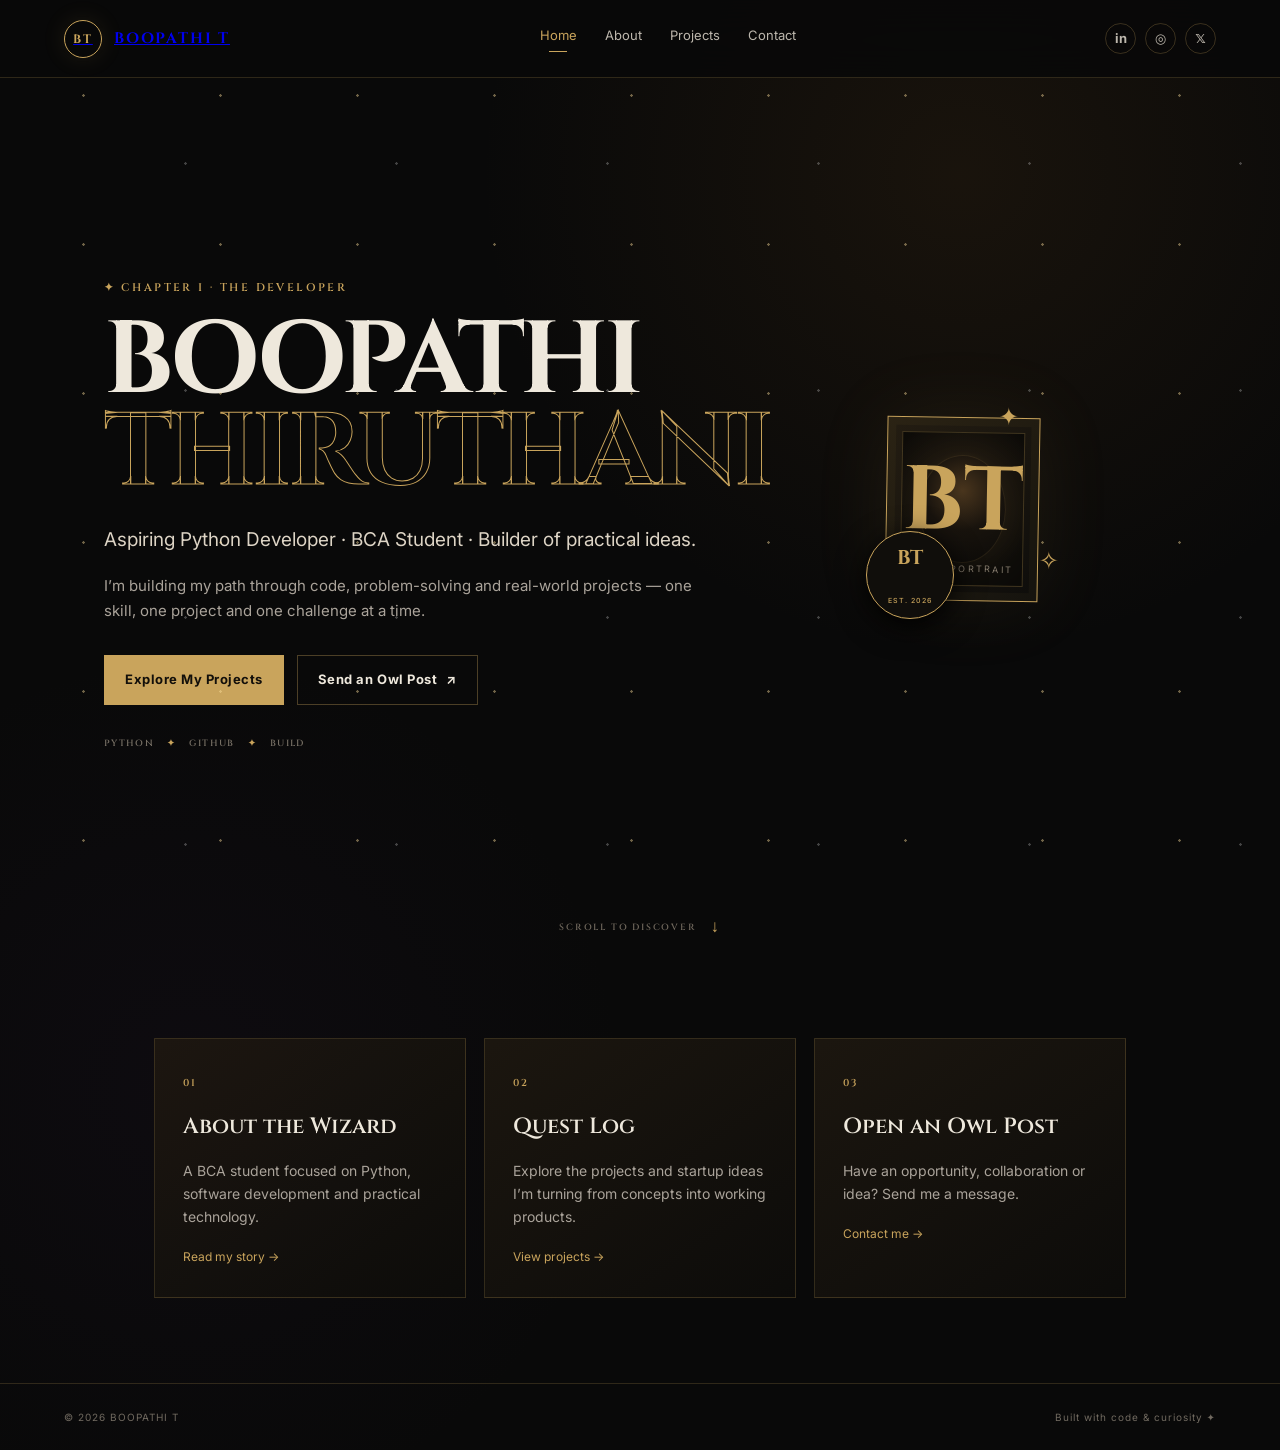
==== commit a263eb63: "Add files via upload" ====
--- a/index.html
+++ b/index.html
@@ -1 +1,5 @@
-<!doctype html><html lang="en"><head><meta charset="utf-8"><meta name="viewport" content="width=device-width,initial-scale=1"><meta name="description" content="Boopathi Thiruthani — aspiring Python developer and technology enthusiast."><title>Boopathi Thiruthani | The Wizarding Portfolio</title><link rel="stylesheet" href="style.css"></head><body><nav class="nav"><div class="wrap navin"><div class="brand">B.T. ✦</div><button class="menu">☰</button><div class="links"><a class="active" href="index.html">Home</a><a href="about.html">About</a><a href="projects.html">Projects</a><a href="contact.html">Contact</a></div></div></nav><main><section class="hero"><div class="wrap"><div class="sigil">BT</div><div class="eyebrow">The portfolio of</div><h1>BOOPATHI <span>THIRUTHANI</span></h1><p>Aspiring Python developer building practical digital experiences — one spell, one system, and one project at a time.</p><div class="actions"><a class="btn primary" href="projects.html">Enter the Projects</a><a class="btn" href="about.html">Open My Story</a></div></div></section><section class="section"><div class="wrap"><div class="eyebrow">The Great Hall</div><h2>Crafting with code & curiosity</h2><p class="lead">I enjoy turning ideas into useful software, exploring backend development, and learning the technologies behind modern applications.</p><div class="grid"><article class="card"><div class="rune">⌘</div><h3>Python Craft</h3><p>Backend logic, automation and practical scripts with Python as my primary path.</p></article><article class="card"><div class="rune">◈</div><h3>Builder's Mindset</h3><p>From portfolio sites to startup concepts, I prefer learning by creating real things.</p></article><article class="card"><div class="rune">✦</div><h3>Always Learning</h3><p>Currently strengthening programming, databases, DSA, Java and professional communication.</p></article></div></div></section></main><footer class="footer">© 2026 Boopathi Thiruthani · Built with code, curiosity & a little magic.</footer><script src="script.js"></script></body></html>
+<!doctype html><html lang="en"><head><meta charset="utf-8"><meta name="viewport" content="width=device-width,initial-scale=1"><meta name="description" content="Boopathi T — Aspiring Python Developer. Wizarding-inspired developer portfolio."><title>Boopathi T | Wizarding Developer</title><link rel="stylesheet" href="style.css"><script defer src="script.js"></script></head><body>
+<div class="stars"></div><header class="nav"><a class="brand" href="index.html"><span class="crest">BT</span><span>BOOPATHI T</span></a><nav><a class="active" href="index.html">Home</a><a href="about.html">About</a><a href="projects.html">Projects</a><a href="contact.html">Contact</a></nav><div class="socials"><a aria-label="LinkedIn" href="https://www.linkedin.com/in/boopathithiruthani" target="_blank">in</a><a aria-label="Instagram" href="https://www.instagram.com/__boopathi_official" target="_blank">◎</a><a aria-label="X" href="https://x.com/BoopathiT28" target="_blank">𝕏</a></div><button class="menu" aria-label="Menu">☰</button></header>
+<main><section class="hero"><div class="hero-copy"><p class="kicker">✦ Chapter I · The Developer</p><h1>BOOPATHI<br><em>THIRUTHANI</em></h1><p class="lead">Aspiring Python Developer · BCA Student · Builder of practical ideas.</p><p class="intro">I’m building my path through code, problem-solving and real-world projects — one skill, one project and one challenge at a time.</p><div class="actions"><a class="btn gold" href="projects.html">Explore My Projects</a><a class="btn ghost" href="contact.html">Send an Owl Post <span>↗</span></a></div><div class="sigil-row"><span>PYTHON</span><i>✦</i><span>GITHUB</span><i>✦</i><span>BUILD</span></div></div><div class="portrait-wrap"><div class="portrait-frame"><div class="portrait-placeholder"><span class="portrait-initial">BT</span><small>YOUR PORTRAIT</small></div></div><div class="seal">BT<br><small>EST. 2026</small></div><div class="spark s1">✦</div><div class="spark s2">✧</div></div></section>
+<section class="scroll"><span>SCROLL TO DISCOVER</span><b>↓</b></section>
+<section class="quick"><div><span class="number">01</span><h2>About the Wizard</h2><p>A BCA student focused on Python, software development and practical technology.</p><a href="about.html">Read my story →</a></div><div><span class="number">02</span><h2>Quest Log</h2><p>Explore the projects and startup ideas I’m turning from concepts into working products.</p><a href="projects.html">View projects →</a></div><div><span class="number">03</span><h2>Open an Owl Post</h2><p>Have an opportunity, collaboration or idea? Send me a message.</p><a href="contact.html">Contact me →</a></div></section></main><footer><span>© 2026 BOOPATHI T</span><span>Built with code & curiosity ✦</span></footer></body></html>
--- a/style.css
+++ b/style.css
@@ -1,3 +1,3 @@
-@import url('https://fonts.googleapis.com/css2?family=Cinzel:wght@500;600;700&family=Inter:wght@400;500;600&display=swap');
-:root{--ink:#eee8d5;--muted:#b8b09b;--gold:#d7b56d;--gold2:#8d6a31;--night:#070b12;--panel:rgba(18,22,31,.84);--line:rgba(215,181,109,.28);--red:#6f2028;}
-*{box-sizing:border-box}html{scroll-behavior:smooth}body{margin:0;background:radial-gradient(circle at 50% 0,#1a1d29 0,#090c13 42%,#04060a 100%);color:var(--ink);font-family:Inter,system-ui,sans-serif;min-height:100vh}body:before{content:"";position:fixed;inset:0;pointer-events:none;opacity:.12;background-image:radial-gradient(#fff 1px,transparent 1px);background-size:55px 55px}.wrap{width:min(1120px,92%);margin:auto}.nav{position:sticky;top:0;z-index:10;background:rgba(5,7,11,.88);backdrop-filter:blur(14px);border-bottom:1px solid var(--line)}.navin{height:72px;display:flex;align-items:center;justify-content:space-between}.brand{font-family:Cinzel,serif;color:var(--gold);letter-spacing:.12em;font-size:18px}.links{display:flex;gap:24px;align-items:center}.links a{color:var(--muted);text-decoration:none;font-size:14px}.links a:hover,.links a.active{color:var(--gold)}.menu{display:none;background:none;border:1px solid var(--line);color:var(--gold);padding:8px 10px;border-radius:8px}.hero{min-height:calc(100vh - 72px);display:grid;place-items:center;text-align:center;padding:70px 0;position:relative}.sigil{width:110px;height:110px;margin:0 auto 25px;border:1px solid var(--gold2);border-radius:50%;display:grid;place-items:center;color:var(--gold);font:600 42px Cinzel,serif;box-shadow:0 0 45px rgba(215,181,109,.13),inset 0 0 25px rgba(215,181,109,.06)}.eyebrow{color:var(--gold);letter-spacing:.3em;text-transform:uppercase;font-size:11px}.hero h1{font:700 clamp(44px,8vw,82px)/1.05 Cinzel,serif;margin:18px 0 14px}.hero h1 span{color:var(--gold)}.hero p{max-width:700px;margin:0 auto;color:var(--muted);font-size:18px;line-height:1.8}.actions{display:flex;gap:14px;justify-content:center;flex-wrap:wrap;margin-top:34px}.btn{display:inline-block;text-decoration:none;padding:13px 20px;border:1px solid var(--gold2);color:var(--gold);font-weight:600;border-radius:6px;background:linear-gradient(180deg,rgba(215,181,109,.1),rgba(215,181,109,.02))}.btn.primary{background:linear-gradient(135deg,#b28a42,#e0c27a);color:#090b0f;border-color:#e0c27a}.section{padding:85px 0}.section h2{font:600 34px Cinzel,serif;margin:0 0 12px}.lead{color:var(--muted);line-height:1.8}.grid{display:grid;grid-template-columns:repeat(3,1fr);gap:18px;margin-top:30px}.card{background:var(--panel);border:1px solid var(--line);border-radius:12px;padding:24px;box-shadow:0 20px 60px rgba(0,0,0,.22)}.card h3{font:600 20px Cinzel,serif;color:var(--gold);margin:0 0 10px}.card p{color:var(--muted);line-height:1.7;font-size:14px}.rune{font-size:25px;color:var(--gold);margin-bottom:18px}.skills{display:flex;gap:10px;flex-wrap:wrap;margin-top:22px}.tag{border:1px solid var(--line);padding:9px 12px;border-radius:999px;color:#d9d2c0;background:rgba(215,181,109,.04);font-size:13px}.pagehead{padding:90px 0 45px;border-bottom:1px solid var(--line)}.pagehead h1{font:700 clamp(40px,7vw,68px) Cinzel,serif;margin:12px 0}.timeline{border-left:1px solid var(--gold2);margin-top:32px;padding-left:28px}.item{position:relative;margin:0 0 30px}.item:before{content:"";position:absolute;left:-34px;top:5px;width:9px;height:9px;border:1px solid var(--gold);border-radius:50%;background:var(--night)}.item small{color:var(--gold);letter-spacing:.12em}.item h3{font:600 20px Cinzel,serif;margin:8px 0}.item p{color:var(--muted);line-height:1.7}.form{display:grid;gap:14px;max-width:700px;margin-top:28px}.form input,.form textarea{width:100%;padding:14px;background:#0c1018;border:1px solid var(--line);color:var(--ink);border-radius:7px;font:inherit}.form textarea{min-height:160px;resize:vertical}.footer{padding:40px 0;border-top:1px solid var(--line);color:#8f897a;text-align:center;font-size:13px}.footer a{color:var(--gold);text-decoration:none}.quote{margin:35px 0;padding:25px;border-left:3px solid var(--gold);background:rgba(215,181,109,.05);font:500 19px/1.7 Cinzel,serif;color:#ddd4bf}.hidden{display:none}@media(max-width:760px){.links{display:none;position:absolute;top:72px;left:0;right:0;background:#080b11;padding:20px;flex-direction:column;border-bottom:1px solid var(--line)}.links.open{display:flex}.menu{display:block}.grid{grid-template-columns:1fr}.hero{padding:50px 0}.hero p{font-size:16px}.section{padding:65px 0}}
+@import url('https://fonts.googleapis.com/css2?family=Cinzel:wght@500;600;700&family=Inter:wght@400;500;600;700&display=swap');
+:root{--bg:#090909;--ink:#eee8dc;--muted:#aaa39a;--gold:#c9a45c;--gold2:#8e6b32;--line:rgba(201,164,92,.2);--paper:#17130d;--panel:rgba(22,18,13,.82)}*{box-sizing:border-box}html{scroll-behavior:smooth}body{margin:0;background:radial-gradient(circle at 75% 12%,rgba(109,73,28,.16),transparent 30%),radial-gradient(circle at 15% 75%,rgba(49,28,67,.12),transparent 28%),var(--bg);color:var(--ink);font-family:Inter,system-ui,sans-serif;line-height:1.65;min-height:100vh}body:before{content:"";position:fixed;inset:0;pointer-events:none;background-image:linear-gradient(rgba(255,255,255,.018) 1px,transparent 1px);background-size:100% 4px;opacity:.22;z-index:2}.stars{position:fixed;inset:0;pointer-events:none;opacity:.6;background-image:radial-gradient(circle,rgba(255,224,158,.7) 0 1px,transparent 1.5px),radial-gradient(circle,rgba(255,255,255,.4) 0 1px,transparent 1.5px);background-size:137px 149px,211px 227px;background-position:15px 21px,80px 50px}.nav{height:78px;position:sticky;top:0;z-index:10;display:flex;align-items:center;justify-content:space-between;padding:0 5%;background:rgba(9,9,9,.88);backdrop-filter:blur(18px);border-bottom:1px solid var(--line)}.brand{display:flex;align-items:center;gap:12px;font:700 15px Cinzel,serif;letter-spacing:.12em}.crest{width:38px;height:38px;border:1px solid var(--gold);border-radius:50%;display:grid;place-items:center;color:var(--gold);font:700 12px Cinzel,serif;box-shadow:0 0 25px rgba(201,164,92,.12)}nav{display:flex;gap:28px}nav a,.socials a{color:#bdb7ad;text-decoration:none;font-size:13px;transition:.25s}nav a:hover,nav a.active{color:var(--gold)}nav a.active:after{content:"";display:block;width:18px;height:1px;background:var(--gold);margin:5px auto 0}.socials{display:flex;gap:9px}.socials a{width:31px;height:31px;border:1px solid rgba(201,164,92,.25);display:grid;place-items:center;border-radius:50%;font-weight:700}.socials a:hover{border-color:var(--gold);color:var(--gold);transform:translateY(-2px)}.menu{display:none;background:none;color:var(--gold);border:0;font-size:24px}.hero{max-width:1200px;min-height:calc(100vh - 78px);margin:auto;padding:80px 5% 40px;display:grid;grid-template-columns:1.2fr .8fr;align-items:center;gap:50px}.kicker{font:600 11px Cinzel,serif;letter-spacing:.22em;color:var(--gold);text-transform:uppercase}.hero h1,.page-head h1{font:700 clamp(48px,8vw,105px)/.9 Cinzel,serif;letter-spacing:-.04em;margin:20px 0 24px}.hero h1 em,.page-head h1 em{font-style:normal;color:transparent;-webkit-text-stroke:1px var(--gold)}.lead{font-size:19px;color:#ddd4c5}.intro{max-width:610px;color:var(--muted);font-size:15px}.actions{display:flex;gap:13px;flex-wrap:wrap;margin:32px 0}.btn{display:inline-flex;align-items:center;justify-content:center;gap:9px;padding:13px 20px;border:1px solid var(--gold);text-decoration:none;font-weight:700;font-size:13px;letter-spacing:.04em;transition:.25s;cursor:pointer}.btn.gold{background:var(--gold);color:#120f0a}.btn.gold:hover{background:#e0bd76;transform:translateY(-3px);box-shadow:0 12px 35px rgba(201,164,92,.18)}.btn.ghost{color:var(--ink);border-color:rgba(201,164,92,.35)}.btn.ghost:hover{border-color:var(--gold);transform:translateY(-3px)}.sigil-row{display:flex;gap:13px;color:#766f64;font:600 9px Cinzel,serif;letter-spacing:.15em}.sigil-row i{color:var(--gold);font-style:normal}.portrait-wrap{position:relative;max-width:430px;margin:auto}.portrait-frame{padding:14px;border:1px solid var(--gold);background:linear-gradient(135deg,#241d12,#0e0d0b);box-shadow:0 0 80px rgba(201,164,92,.09),inset 0 0 0 8px rgba(201,164,92,.04);transform:rotate(1deg)}.portrait-placeholder{aspect-ratio:4/5;display:grid;place-items:center;align-content:center;background:radial-gradient(circle at 50% 38%,#49351d 0,#18130d 35%,#0b0a08 75%);border:1px solid rgba(201,164,92,.28);position:relative;overflow:hidden}.portrait-placeholder:before{content:"";position:absolute;width:70%;height:70%;border:1px solid rgba(201,164,92,.12);border-radius:50%;box-shadow:0 0 70px rgba(201,164,92,.12)}.portrait-initial{font:700 90px Cinzel,serif;color:var(--gold);position:relative}.portrait-placeholder small{color:#857b6d;letter-spacing:.25em;font-size:9px;position:relative}.seal{position:absolute;bottom:-18px;left:-20px;width:88px;height:88px;border:1px solid var(--gold);border-radius:50%;background:#100e0b;display:grid;place-items:center;text-align:center;color:var(--gold);font:700 20px Cinzel,serif;box-shadow:0 8px 30px #000}.seal small{font:500 7px Inter,sans-serif;letter-spacing:.15em}.spark{position:absolute;color:var(--gold);font-size:24px}.s1{top:-20px;right:20px}.s2{bottom:20px;right:-20px}.scroll{display:flex;justify-content:center;align-items:center;gap:14px;color:#6f675c;font:600 9px Cinzel,serif;letter-spacing:.2em;padding:15px}.scroll b{color:var(--gold);font-size:17px}.quick{max-width:1100px;margin:auto;padding:85px 5%;display:grid;grid-template-columns:repeat(3,1fr);gap:18px}.quick>div,.paper,.quote,.skill,.project-card,.contact-info,.owl-form{border:1px solid var(--line);background:linear-gradient(145deg,rgba(30,24,16,.88),rgba(13,12,10,.88));padding:28px}.number{color:var(--gold);font:600 10px Cinzel,serif;letter-spacing:.16em}.quick h2{font:600 22px Cinzel,serif}.quick p,.paper p,.quote small,.skill p,.project-card p,.contact-info p{color:var(--muted);font-size:14px}.quick a{color:var(--gold);text-decoration:none;font-size:12px}.page{max-width:1100px;margin:auto;padding:90px 5% 100px}.page-head{max-width:800px;margin-bottom:60px}.page-head h1{font-size:clamp(45px,8vw,90px);margin:18px 0}.page-head>p:last-child{color:var(--muted);font-size:16px}.paper-grid{display:grid;grid-template-columns:1.4fr .6fr;gap:18px}.paper h2,.skills-section h2,.project-cta h2,.contact-info h2{font:600 30px Cinzel,serif}.paper p{max-width:760px}.quote{display:flex;flex-direction:column;justify-content:center;text-align:center}.quote span{color:var(--gold);font-size:30px}.quote p{font:500 24px Cinzel,serif}.skills-section{padding-top:85px}.skill-grid{display:grid;grid-template-columns:repeat(4,1fr);gap:15px;margin-top:25px}.skill b{color:var(--gold);font:700 22px Cinzel,serif}.skill h3{font:600 18px Cinzel,serif;margin:10px 0 0}.project-grid{display:grid;grid-template-columns:1fr 1fr;gap:18px}.project-card{min-height:245px;display:flex;flex-direction:column}.project-card.featured{grid-column:span 2;min-height:280px}.tag{color:var(--gold);font:600 9px Cinzel,serif;letter-spacing:.18em}.project-card h2{font:600 30px Cinzel,serif;margin:15px 0 5px}.project-meta{margin-top:auto;padding-top:20px;border-top:1px solid var(--line);display:flex;justify-content:space-between;color:#81786b;font-size:10px;text-transform:uppercase;letter-spacing:.1em}.project-cta{text-align:center;padding:75px 20px}.project-cta>span{color:var(--gold);font-size:26px}.contact-layout{display:grid;grid-template-columns:.8fr 1.2fr;gap:18px}.contact-mark{font-size:32px;color:var(--gold)}.contact-line{display:flex;align-items:center;gap:14px;color:var(--gold);text-decoration:none;border-top:1px solid var(--line);padding:15px 0;font-weight:700}.contact-line span{color:#d3ccc1;font-weight:500}.owl-form{display:grid;gap:16px}label{font-size:11px;letter-spacing:.12em;color:#bdb4a6;text-transform:uppercase}input,textarea{display:block;width:100%;margin-top:8px;background:#0b0a08;border:1px solid rgba(201,164,92,.22);color:var(--ink);padding:14px;font:14px Inter,sans-serif;outline:0}input:focus,textarea:focus{border-color:var(--gold);box-shadow:0 0 0 2px rgba(201,164,92,.06)}textarea{min-height:150px;resize:vertical}.owl-form .btn{justify-self:start}footer{border-top:1px solid var(--line);padding:25px 5%;display:flex;justify-content:space-between;color:#716a60;font-size:10px;letter-spacing:.1em}
+@media(max-width:800px){.nav{height:68px}.nav nav,.nav .socials{display:none}.menu{display:block}.nav.mobile-open nav{display:flex;position:absolute;top:68px;left:0;right:0;background:#0b0a08;padding:20px 5%;flex-direction:column;gap:14px;border-bottom:1px solid var(--line)}.nav.mobile-open .socials{display:flex;position:absolute;top:230px;left:5%;z-index:11}.hero{grid-template-columns:1fr;padding-top:60px}.portrait-wrap{max-width:320px}.quick,.skill-grid,.project-grid{grid-template-columns:1fr}.project-card.featured{grid-column:auto}.paper-grid,.contact-layout{grid-template-columns:1fr}.hero h1{font-size:clamp(48px,15vw,80px)}footer{flex-direction:column;gap:8px;text-align:center}}
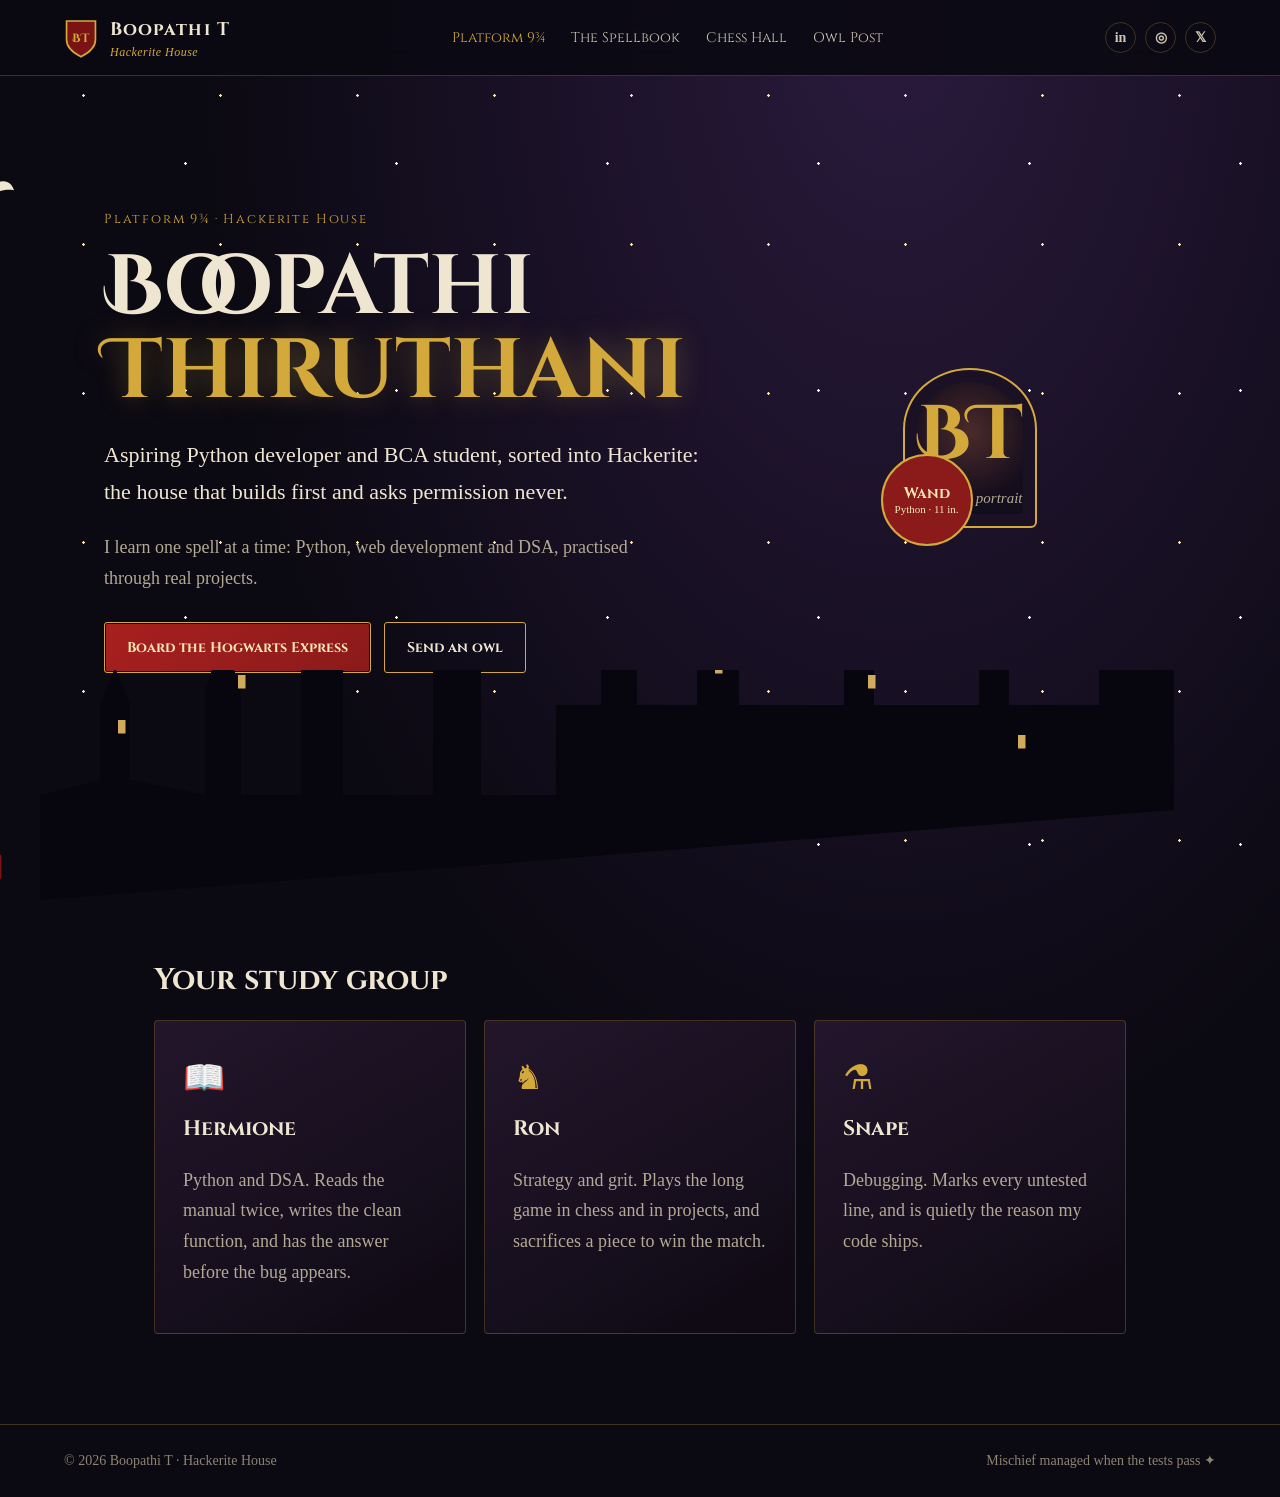
==== commit 5d411b43: "Add files via upload" ====
--- a/index.html
+++ b/index.html
@@ -1,5 +1 @@
-<!doctype html><html lang="en"><head><meta charset="utf-8"><meta name="viewport" content="width=device-width,initial-scale=1"><meta name="description" content="Boopathi T — Aspiring Python Developer. Wizarding-inspired developer portfolio."><title>Boopathi T | Wizarding Developer</title><link rel="stylesheet" href="style.css"><script defer src="script.js"></script></head><body>
-<div class="stars"></div><header class="nav"><a class="brand" href="index.html"><span class="crest">BT</span><span>BOOPATHI T</span></a><nav><a class="active" href="index.html">Home</a><a href="about.html">About</a><a href="projects.html">Projects</a><a href="contact.html">Contact</a></nav><div class="socials"><a aria-label="LinkedIn" href="https://www.linkedin.com/in/boopathithiruthani" target="_blank">in</a><a aria-label="Instagram" href="https://www.instagram.com/__boopathi_official" target="_blank">◎</a><a aria-label="X" href="https://x.com/BoopathiT28" target="_blank">𝕏</a></div><button class="menu" aria-label="Menu">☰</button></header>
-<main><section class="hero"><div class="hero-copy"><p class="kicker">✦ Chapter I · The Developer</p><h1>BOOPATHI<br><em>THIRUTHANI</em></h1><p class="lead">Aspiring Python Developer · BCA Student · Builder of practical ideas.</p><p class="intro">I’m building my path through code, problem-solving and real-world projects — one skill, one project and one challenge at a time.</p><div class="actions"><a class="btn gold" href="projects.html">Explore My Projects</a><a class="btn ghost" href="contact.html">Send an Owl Post <span>↗</span></a></div><div class="sigil-row"><span>PYTHON</span><i>✦</i><span>GITHUB</span><i>✦</i><span>BUILD</span></div></div><div class="portrait-wrap"><div class="portrait-frame"><div class="portrait-placeholder"><span class="portrait-initial">BT</span><small>YOUR PORTRAIT</small></div></div><div class="seal">BT<br><small>EST. 2026</small></div><div class="spark s1">✦</div><div class="spark s2">✧</div></div></section>
-<section class="scroll"><span>SCROLL TO DISCOVER</span><b>↓</b></section>
-<section class="quick"><div><span class="number">01</span><h2>About the Wizard</h2><p>A BCA student focused on Python, software development and practical technology.</p><a href="about.html">Read my story →</a></div><div><span class="number">02</span><h2>Quest Log</h2><p>Explore the projects and startup ideas I’m turning from concepts into working products.</p><a href="projects.html">View projects →</a></div><div><span class="number">03</span><h2>Open an Owl Post</h2><p>Have an opportunity, collaboration or idea? Send me a message.</p><a href="contact.html">Contact me →</a></div></section></main><footer><span>© 2026 BOOPATHI T</span><span>Built with code & curiosity ✦</span></footer></body></html>
+<!doctype html><html lang="en"><head><meta charset="utf-8"><meta name="viewport" content="width=device-width,initial-scale=1"><meta name="description" content="Boopathi T, aspiring Python developer. A Hogwarts-themed portfolio."><title>Platform 9¾ | Boopathi T</title><link rel="stylesheet" href="style.css"><script defer src="script.js"></script></head><body><div class="stars"></div><header class="nav"><a class="brand" href="index.html"><svg class="crest" viewBox="0 0 40 46"><path d="M3 3h34v22c0 10-9 16-17 20C12 41 3 35 3 25z" fill="#7a1313" stroke="#d4a93c" stroke-width="2"/><text x="20" y="28" text-anchor="middle" font-family="Cinzel Decorative" font-size="14" font-weight="700" fill="#d4a93c">BT</text></svg><span>Boopathi T<small>Hackerite House</small></span></a><nav><a class="active" href="index.html">Platform 9¾</a><a href="about.html">The Spellbook</a><a href="projects.html">Chess Hall</a><a href="contact.html">Owl Post</a></nav><div class="socials"><a aria-label="LinkedIn" href="https://www.linkedin.com/in/boopathithiruthani" target="_blank">in</a><a aria-label="Instagram" href="https://www.instagram.com/__boopathi_official" target="_blank">◎</a><a aria-label="X" href="https://x.com/BoopathiT28" target="_blank">𝕏</a></div><button class="menu" aria-label="Menu">☰</button></header><main><section class="hero"><div class="hero-copy"><p class="kicker">Platform 9¾ · Hackerite House</p><h1>Boopathi <em>Thiruthani</em></h1><p class="lead">Aspiring Python developer and BCA student, sorted into Hackerite: the house that builds first and asks permission never.</p><p class="intro">I learn one spell at a time: Python, web development and DSA, practised through real projects.</p><div class="actions"><a class="btn gold" href="projects.html">Board the Hogwarts Express</a><a class="btn ghost" href="contact.html">Send an owl</a></div></div><div class="portrait-wrap"><div class="portrait-frame"><div class="portrait-placeholder"><span class="portrait-initial">BT</span><small>Add your portrait</small></div></div><div class="seal">Wand<br><small>Python · 11 in.</small></div></div><svg class="owl" viewBox="0 0 90 60"><g fill="#efe6d2"><ellipse cx="45" cy="34" rx="14" ry="17"/><path class="wl" d="M33 28C14 16 4 22 0 34c14-2 24 2 33 8z"/><path class="wr" d="M57 28c19-12 29-6 33 6-14-2-24 2-33 8z"/></g><circle cx="40" cy="26" r="4" fill="#d4a93c"/><circle cx="50" cy="26" r="4" fill="#d4a93c"/><circle cx="40" cy="26" r="1.6"/><circle cx="50" cy="26" r="1.6"/><path d="M43 31h4l-2 4z" fill="#c8841e"/></svg><svg class="castle" viewBox="0 0 800 260" preserveAspectRatio="xMidYMax slice"><g fill="#07050d"><path d="M0 260V190l40-10v-50l10-25 10 25v50l50 10v-70l12-35 12 35v70h40v-90l14-45 14 45v90h60v-120l16-60 16 60v120h50v-60h30v-80l12-40 12 40v80h40v-100l14-50 14 50v100h70v-70l10-30 10 30v70h70v-50l10-25 10 25v50h60v-40h50v110z"/></g><g fill="#f3c969" opacity=".85"><rect x="52" y="140" width="5" height="9"/><rect x="132" y="110" width="5" height="9"/><rect x="236" y="90" width="5" height="10"/><rect x="326" y="70" width="5" height="10"/><rect x="450" y="100" width="5" height="9"/><rect x="552" y="110" width="5" height="9"/><rect x="652" y="150" width="5" height="9"/></g></svg><svg class="train" viewBox="0 0 420 70"><g fill="#7a1313"><rect x="120" y="14" width="86" height="36" rx="4"/><rect x="214" y="14" width="86" height="36" rx="4"/><rect x="308" y="14" width="86" height="36" rx="4"/></g><g fill="#f3c969"><rect x="130" y="22" width="12" height="10"/><rect x="152" y="22" width="12" height="10"/><rect x="224" y="22" width="12" height="10"/><rect x="246" y="22" width="12" height="10"/><rect x="318" y="22" width="12" height="10"/><rect x="340" y="22" width="12" height="10"/></g><rect x="8" y="22" width="100" height="28" rx="6" fill="#1b1b22"/><rect x="14" y="8" width="14" height="16" fill="#1b1b22"/><rect x="70" y="10" width="34" height="40" fill="#7a1313"/><rect x="8" y="42" width="100" height="4" fill="#d4a93c"/><g fill="#d4a93c"><circle cx="30" cy="54" r="9"/><circle cx="68" cy="54" r="9"/><circle cx="170" cy="54" r="7"/><circle cx="260" cy="54" r="7"/><circle cx="360" cy="54" r="7"/></g></svg></section><section class="trio"><h2 class="sec">Your study group</h2><div class="trio-grid"><article class="card"><span class="ic">📖</span><h3>Hermione</h3><p>Python and DSA. Reads the manual twice, writes the clean function, and has the answer before the bug appears.</p></article><article class="card"><span class="ic">♞</span><h3>Ron</h3><p>Strategy and grit. Plays the long game in chess and in projects, and sacrifices a piece to win the match.</p></article><article class="card"><span class="ic">⚗</span><h3>Snape</h3><p>Debugging. Marks every untested line, and is quietly the reason my code ships.</p></article></div></section></main><footer><span>© 2026 Boopathi T · Hackerite House</span><span>Mischief managed when the tests pass ✦</span></footer></body></html>
--- a/style.css
+++ b/style.css
@@ -1,3 +1,36 @@
-@import url('https://fonts.googleapis.com/css2?family=Cinzel:wght@500;600;700&family=Inter:wght@400;500;600;700&display=swap');
-:root{--bg:#090909;--ink:#eee8dc;--muted:#aaa39a;--gold:#c9a45c;--gold2:#8e6b32;--line:rgba(201,164,92,.2);--paper:#17130d;--panel:rgba(22,18,13,.82)}*{box-sizing:border-box}html{scroll-behavior:smooth}body{margin:0;background:radial-gradient(circle at 75% 12%,rgba(109,73,28,.16),transparent 30%),radial-gradient(circle at 15% 75%,rgba(49,28,67,.12),transparent 28%),var(--bg);color:var(--ink);font-family:Inter,system-ui,sans-serif;line-height:1.65;min-height:100vh}body:before{content:"";position:fixed;inset:0;pointer-events:none;background-image:linear-gradient(rgba(255,255,255,.018) 1px,transparent 1px);background-size:100% 4px;opacity:.22;z-index:2}.stars{position:fixed;inset:0;pointer-events:none;opacity:.6;background-image:radial-gradient(circle,rgba(255,224,158,.7) 0 1px,transparent 1.5px),radial-gradient(circle,rgba(255,255,255,.4) 0 1px,transparent 1.5px);background-size:137px 149px,211px 227px;background-position:15px 21px,80px 50px}.nav{height:78px;position:sticky;top:0;z-index:10;display:flex;align-items:center;justify-content:space-between;padding:0 5%;background:rgba(9,9,9,.88);backdrop-filter:blur(18px);border-bottom:1px solid var(--line)}.brand{display:flex;align-items:center;gap:12px;font:700 15px Cinzel,serif;letter-spacing:.12em}.crest{width:38px;height:38px;border:1px solid var(--gold);border-radius:50%;display:grid;place-items:center;color:var(--gold);font:700 12px Cinzel,serif;box-shadow:0 0 25px rgba(201,164,92,.12)}nav{display:flex;gap:28px}nav a,.socials a{color:#bdb7ad;text-decoration:none;font-size:13px;transition:.25s}nav a:hover,nav a.active{color:var(--gold)}nav a.active:after{content:"";display:block;width:18px;height:1px;background:var(--gold);margin:5px auto 0}.socials{display:flex;gap:9px}.socials a{width:31px;height:31px;border:1px solid rgba(201,164,92,.25);display:grid;place-items:center;border-radius:50%;font-weight:700}.socials a:hover{border-color:var(--gold);color:var(--gold);transform:translateY(-2px)}.menu{display:none;background:none;color:var(--gold);border:0;font-size:24px}.hero{max-width:1200px;min-height:calc(100vh - 78px);margin:auto;padding:80px 5% 40px;display:grid;grid-template-columns:1.2fr .8fr;align-items:center;gap:50px}.kicker{font:600 11px Cinzel,serif;letter-spacing:.22em;color:var(--gold);text-transform:uppercase}.hero h1,.page-head h1{font:700 clamp(48px,8vw,105px)/.9 Cinzel,serif;letter-spacing:-.04em;margin:20px 0 24px}.hero h1 em,.page-head h1 em{font-style:normal;color:transparent;-webkit-text-stroke:1px var(--gold)}.lead{font-size:19px;color:#ddd4c5}.intro{max-width:610px;color:var(--muted);font-size:15px}.actions{display:flex;gap:13px;flex-wrap:wrap;margin:32px 0}.btn{display:inline-flex;align-items:center;justify-content:center;gap:9px;padding:13px 20px;border:1px solid var(--gold);text-decoration:none;font-weight:700;font-size:13px;letter-spacing:.04em;transition:.25s;cursor:pointer}.btn.gold{background:var(--gold);color:#120f0a}.btn.gold:hover{background:#e0bd76;transform:translateY(-3px);box-shadow:0 12px 35px rgba(201,164,92,.18)}.btn.ghost{color:var(--ink);border-color:rgba(201,164,92,.35)}.btn.ghost:hover{border-color:var(--gold);transform:translateY(-3px)}.sigil-row{display:flex;gap:13px;color:#766f64;font:600 9px Cinzel,serif;letter-spacing:.15em}.sigil-row i{color:var(--gold);font-style:normal}.portrait-wrap{position:relative;max-width:430px;margin:auto}.portrait-frame{padding:14px;border:1px solid var(--gold);background:linear-gradient(135deg,#241d12,#0e0d0b);box-shadow:0 0 80px rgba(201,164,92,.09),inset 0 0 0 8px rgba(201,164,92,.04);transform:rotate(1deg)}.portrait-placeholder{aspect-ratio:4/5;display:grid;place-items:center;align-content:center;background:radial-gradient(circle at 50% 38%,#49351d 0,#18130d 35%,#0b0a08 75%);border:1px solid rgba(201,164,92,.28);position:relative;overflow:hidden}.portrait-placeholder:before{content:"";position:absolute;width:70%;height:70%;border:1px solid rgba(201,164,92,.12);border-radius:50%;box-shadow:0 0 70px rgba(201,164,92,.12)}.portrait-initial{font:700 90px Cinzel,serif;color:var(--gold);position:relative}.portrait-placeholder small{color:#857b6d;letter-spacing:.25em;font-size:9px;position:relative}.seal{position:absolute;bottom:-18px;left:-20px;width:88px;height:88px;border:1px solid var(--gold);border-radius:50%;background:#100e0b;display:grid;place-items:center;text-align:center;color:var(--gold);font:700 20px Cinzel,serif;box-shadow:0 8px 30px #000}.seal small{font:500 7px Inter,sans-serif;letter-spacing:.15em}.spark{position:absolute;color:var(--gold);font-size:24px}.s1{top:-20px;right:20px}.s2{bottom:20px;right:-20px}.scroll{display:flex;justify-content:center;align-items:center;gap:14px;color:#6f675c;font:600 9px Cinzel,serif;letter-spacing:.2em;padding:15px}.scroll b{color:var(--gold);font-size:17px}.quick{max-width:1100px;margin:auto;padding:85px 5%;display:grid;grid-template-columns:repeat(3,1fr);gap:18px}.quick>div,.paper,.quote,.skill,.project-card,.contact-info,.owl-form{border:1px solid var(--line);background:linear-gradient(145deg,rgba(30,24,16,.88),rgba(13,12,10,.88));padding:28px}.number{color:var(--gold);font:600 10px Cinzel,serif;letter-spacing:.16em}.quick h2{font:600 22px Cinzel,serif}.quick p,.paper p,.quote small,.skill p,.project-card p,.contact-info p{color:var(--muted);font-size:14px}.quick a{color:var(--gold);text-decoration:none;font-size:12px}.page{max-width:1100px;margin:auto;padding:90px 5% 100px}.page-head{max-width:800px;margin-bottom:60px}.page-head h1{font-size:clamp(45px,8vw,90px);margin:18px 0}.page-head>p:last-child{color:var(--muted);font-size:16px}.paper-grid{display:grid;grid-template-columns:1.4fr .6fr;gap:18px}.paper h2,.skills-section h2,.project-cta h2,.contact-info h2{font:600 30px Cinzel,serif}.paper p{max-width:760px}.quote{display:flex;flex-direction:column;justify-content:center;text-align:center}.quote span{color:var(--gold);font-size:30px}.quote p{font:500 24px Cinzel,serif}.skills-section{padding-top:85px}.skill-grid{display:grid;grid-template-columns:repeat(4,1fr);gap:15px;margin-top:25px}.skill b{color:var(--gold);font:700 22px Cinzel,serif}.skill h3{font:600 18px Cinzel,serif;margin:10px 0 0}.project-grid{display:grid;grid-template-columns:1fr 1fr;gap:18px}.project-card{min-height:245px;display:flex;flex-direction:column}.project-card.featured{grid-column:span 2;min-height:280px}.tag{color:var(--gold);font:600 9px Cinzel,serif;letter-spacing:.18em}.project-card h2{font:600 30px Cinzel,serif;margin:15px 0 5px}.project-meta{margin-top:auto;padding-top:20px;border-top:1px solid var(--line);display:flex;justify-content:space-between;color:#81786b;font-size:10px;text-transform:uppercase;letter-spacing:.1em}.project-cta{text-align:center;padding:75px 20px}.project-cta>span{color:var(--gold);font-size:26px}.contact-layout{display:grid;grid-template-columns:.8fr 1.2fr;gap:18px}.contact-mark{font-size:32px;color:var(--gold)}.contact-line{display:flex;align-items:center;gap:14px;color:var(--gold);text-decoration:none;border-top:1px solid var(--line);padding:15px 0;font-weight:700}.contact-line span{color:#d3ccc1;font-weight:500}.owl-form{display:grid;gap:16px}label{font-size:11px;letter-spacing:.12em;color:#bdb4a6;text-transform:uppercase}input,textarea{display:block;width:100%;margin-top:8px;background:#0b0a08;border:1px solid rgba(201,164,92,.22);color:var(--ink);padding:14px;font:14px Inter,sans-serif;outline:0}input:focus,textarea:focus{border-color:var(--gold);box-shadow:0 0 0 2px rgba(201,164,92,.06)}textarea{min-height:150px;resize:vertical}.owl-form .btn{justify-self:start}footer{border-top:1px solid var(--line);padding:25px 5%;display:flex;justify-content:space-between;color:#716a60;font-size:10px;letter-spacing:.1em}
-@media(max-width:800px){.nav{height:68px}.nav nav,.nav .socials{display:none}.menu{display:block}.nav.mobile-open nav{display:flex;position:absolute;top:68px;left:0;right:0;background:#0b0a08;padding:20px 5%;flex-direction:column;gap:14px;border-bottom:1px solid var(--line)}.nav.mobile-open .socials{display:flex;position:absolute;top:230px;left:5%;z-index:11}.hero{grid-template-columns:1fr;padding-top:60px}.portrait-wrap{max-width:320px}.quick,.skill-grid,.project-grid{grid-template-columns:1fr}.project-card.featured{grid-column:auto}.paper-grid,.contact-layout{grid-template-columns:1fr}.hero h1{font-size:clamp(48px,15vw,80px)}footer{flex-direction:column;gap:8px;text-align:center}}
+@import url('https://fonts.googleapis.com/css2?family=Cinzel+Decorative:wght@700&family=Cinzel:wght@500;700&family=IM+Fell+English:ital@0;1&display=swap');
+:root{--bg:#0b0912;--ink:#efe6d2;--muted:#b3a995;--gold:#d4a93c;--red:#8b1a1a;--line:rgba(212,169,60,.25)}*{box-sizing:border-box}html{scroll-behavior:smooth}
+body{margin:0;background:radial-gradient(ellipse at 70% 0,#2a1a3d,transparent 55%),var(--bg);color:var(--ink);font:18px/1.7 'IM Fell English',Georgia,serif;min-height:100vh;overflow-x:hidden}
+.stars{position:fixed;inset:0;pointer-events:none;background-image:radial-gradient(circle,#ffe9a8 0 1px,transparent 1.5px),radial-gradient(circle,#fff 0 1px,transparent 1.5px);background-size:137px 149px,211px 227px;background-position:15px 21px,80px 50px;animation:tw 5s ease-in-out infinite alternate}@keyframes tw{to{opacity:.4}}
+a{color:inherit}h1,h2,h3,.kicker,.btn,nav a,.brand{font-family:Cinzel,serif}
+.nav{height:76px;position:sticky;top:0;z-index:10;display:flex;align-items:center;justify-content:space-between;padding:0 5%;background:rgba(11,9,18,.9);backdrop-filter:blur(14px);border-bottom:1px solid var(--line)}
+.brand{display:flex;align-items:center;gap:12px;text-decoration:none;font-weight:700;letter-spacing:.06em}.brand small{display:block;font:italic 12px 'IM Fell English',serif;color:var(--gold);letter-spacing:.04em}.crest{width:34px;height:40px}
+nav{display:flex;gap:26px}nav a,.socials a{text-decoration:none;color:#cfc6b2;font-size:14px;transition:.25s}nav a:hover,nav a.active{color:var(--gold)}
+.socials{display:flex;gap:9px}.socials a{width:31px;height:31px;border:1px solid var(--line);display:grid;place-items:center;border-radius:50%;font-weight:700}.socials a:hover{border-color:var(--gold);color:var(--gold)}.menu{display:none;background:none;color:var(--gold);border:0;font-size:24px}
+.hero{position:relative;max-width:1200px;min-height:calc(100vh - 76px);margin:auto;padding:70px 5% 150px;display:grid;grid-template-columns:1.2fr .8fr;align-items:center;gap:40px}
+.kicker{color:var(--gold);letter-spacing:.14em;font-size:13px}.hero h1,.page-head h1{font:700 clamp(40px,7vw,84px)/1 'Cinzel Decorative',serif;margin:16px 0 22px}.hero h1 em,.page-head h1 em{font-style:normal;color:var(--gold);text-shadow:0 0 28px rgba(212,169,60,.35)}
+.lead{font-size:22px}.intro{color:var(--muted);max-width:560px}.actions{display:flex;gap:13px;flex-wrap:wrap;margin:28px 0}
+.btn{display:inline-flex;padding:13px 22px;border:1px solid var(--gold);text-decoration:none;font-weight:700;font-size:14px;border-radius:3px;transition:.25s;cursor:pointer;color:var(--ink);background:none}.btn.gold{background:linear-gradient(135deg,#a82020,var(--red));border-color:var(--gold);color:#f6e7b6;box-shadow:0 0 0 1px #000 inset}.btn:hover{transform:translateY(-3px);box-shadow:0 10px 30px rgba(212,169,60,.25)}
+.portrait-wrap{position:relative;max-width:380px;margin:auto}.portrait-frame{padding:12px;border:2px solid var(--gold);background:#1a1124;border-radius:50% 50% 6px 6px/38% 38% 6px 6px}.portrait-placeholder{aspect-ratio:4/5;display:grid;place-content:center;text-align:center;background:radial-gradient(circle at 50% 38%,#4a2b2b,#140d1c 70%);border-radius:50% 50% 4px 4px/38% 38% 4px 4px}.portrait-initial{font:700 76px 'Cinzel Decorative',serif;color:var(--gold)}.portrait-placeholder small{color:var(--muted);font-style:italic}
+.seal{position:absolute;bottom:-18px;left:-22px;width:92px;height:92px;border:2px solid var(--gold);border-radius:50%;background:var(--red);display:grid;place-content:center;text-align:center;font:700 15px Cinzel,serif;color:#f6e7b6;line-height:1.2}.seal small{font:11px 'IM Fell English',serif}
+.castle{position:absolute;left:0;right:0;bottom:0;width:100%;height:230px;pointer-events:none}.train{position:absolute;bottom:6px;width:300px;left:-320px;animation:go 22s linear infinite}@keyframes go{to{left:105%}}
+.owl{position:absolute;width:64px;top:90px;left:-90px;animation:fly 16s linear infinite}@keyframes fly{50%{top:140px}to{left:105%;top:70px}}.wl,.wr{transform-origin:45px 30px;animation:flap .5s ease-in-out infinite alternate}.wr{animation-name:flapr}@keyframes flap{to{transform:rotate(-30deg)}}@keyframes flapr{to{transform:rotate(30deg)}}
+.card{border:1px solid var(--line);background:linear-gradient(150deg,rgba(40,24,48,.85),rgba(14,10,20,.9));padding:28px;border-radius:4px}.card h2,.card h3{font-weight:700;margin:.2em 0}.card p{color:var(--muted)}
+.trio{max-width:1100px;margin:auto;padding:60px 5% 90px}.sec{font:700 30px Cinzel,serif;margin:0 0 20px}.sub{color:var(--muted)}.trio-grid{display:grid;grid-template-columns:repeat(3,1fr);gap:18px}.ic{font-size:34px;color:var(--gold)}
+.page{position:relative;max-width:1100px;margin:auto;padding:80px 5% 100px}.page-head{max-width:820px;margin-bottom:50px}.page-head>p:last-child{color:var(--muted);font-size:20px}
+.paper-grid{display:grid;grid-template-columns:1.4fr .6fr;gap:18px;margin-bottom:70px}.paper{background:#e9dcc0;color:#2a1c0e;padding:34px;border-radius:3px;box-shadow:0 0 0 6px #5b3a1d inset,0 12px 40px #000}.paper p{color:#3d2b17}.paper h2{font:700 28px Cinzel,serif;margin-top:0}
+.quote{display:flex;flex-direction:column;justify-content:center;text-align:center;border:1px solid var(--gold);padding:24px;background:var(--red);border-radius:4px}.quote span{font-size:34px;color:var(--gold)}.quote p{font:700 22px Cinzel,serif;margin:6px 0}.quote small{font-style:italic;color:#f0d9a0}
+.potions{display:grid;grid-template-columns:repeat(4,1fr);gap:16px;margin:26px 0}.potion{text-align:center}.bottle{width:70px;height:110px;margin:0 auto 10px;border:2px solid #cfc6b2;border-radius:10px 10px 30px 30px/10px 10px 38px 38px;position:relative;overflow:hidden;background:rgba(255,255,255,.04)}.bottle:before{content:"";position:absolute;left:22px;right:22px;top:-12px;height:14px;background:#7a4a1d}.bottle i{position:absolute;left:0;right:0;bottom:0;background:linear-gradient(#b05cff,#5a2aa8);animation:br 3s ease-in-out infinite alternate}.potion:nth-child(2) i{background:linear-gradient(#ff7b5c,#a82020)}.potion:nth-child(3) i{background:linear-gradient(#5cffb0,#1d8a5a)}.potion:nth-child(4) i{background:linear-gradient(#ffd75c,#b07a1d)}@keyframes br{to{filter:brightness(1.35)}}
+.potion h3{margin:0;font-size:18px}.potion p{margin:0;color:var(--muted);font-size:15px}.snape{border-left:3px solid #3f8f5a;background:rgba(20,40,30,.4);padding:16px 20px;font-style:italic}
+.board{height:56px;margin-bottom:30px;border:2px solid var(--gold);background:repeating-conic-gradient(#e9dcc0 0 25%,#1b1224 0 50%) 0 0/56px 56px}
+.project-grid{display:grid;grid-template-columns:1fr 1fr;gap:18px}.proj{display:flex;flex-direction:column;min-height:250px;transition:.3s}.proj.featured{grid-column:span 2}.proj:hover{border-color:var(--gold);transform:translateY(-4px)}.piece{font-size:46px;color:var(--gold);line-height:1}.tag{font:700 12px Cinzel,serif;letter-spacing:.14em;color:var(--gold);margin:10px 0 0}.proj h2{font:700 28px Cinzel,serif;margin:4px 0}.meta{margin-top:auto;padding-top:14px;border-top:1px solid var(--line);font-size:14px}
+.project-cta{text-align:center;padding:70px 0 0}.project-cta h2{font:700 30px 'Cinzel Decorative',serif}
+.contact-layout{display:grid;grid-template-columns:.8fr 1.2fr;gap:18px}.line{display:block;text-decoration:none;color:var(--gold);border-top:1px solid var(--line);padding:13px 0}
+.owl-form{display:grid;gap:14px;background:#e9dcc0;color:#2a1c0e}.owl-form p{color:#3d2b17}label{font:700 12px Cinzel,serif;letter-spacing:.1em}input,textarea{display:block;width:100%;margin-top:6px;background:#f6edd6;border:1px solid #8a6a3a;color:#2a1c0e;padding:12px;font:17px 'IM Fell English',serif;outline:0}input:focus,textarea:focus{border-color:var(--red);box-shadow:0 0 0 2px rgba(139,26,26,.25)}textarea{min-height:140px;resize:vertical}.owl-form .btn{justify-self:start}.status{margin:0;font-style:italic}
+.owl.fly{animation:none;position:fixed;top:40%;left:-120px;opacity:0;pointer-events:none;width:80px;z-index:20}.owl.fly.go{opacity:1;animation:away 3.2s ease-in forwards}@keyframes away{to{left:110%;top:5%}}
+footer{border-top:1px solid var(--line);padding:24px 5%;display:flex;justify-content:space-between;color:#8d8472;font-size:14px;position:relative;z-index:1}
+.wand{position:fixed;width:46px;height:46px;pointer-events:none;z-index:100;transform:translate(-4px,-4px) rotate(-8deg);display:none}.spark{position:fixed;pointer-events:none;z-index:99;color:var(--gold);font-size:14px;animation:sp .8s ease-out forwards}@keyframes sp{to{opacity:0;transform:translate(var(--dx),var(--dy)) scale(.2)}}
+@media(pointer:fine){body{cursor:none}a,button,input,textarea{cursor:none}.wand{display:block}}
+:focus-visible{outline:2px solid var(--gold);outline-offset:3px}
+@media(prefers-reduced-motion:reduce){*{animation:none!important}}
+@media(max-width:800px){.nav{height:66px}.nav nav,.nav .socials{display:none}.menu{display:block}.nav.mobile-open nav{display:flex;position:absolute;top:66px;left:0;right:0;background:#0b0912;padding:20px 5%;flex-direction:column;gap:14px;border-bottom:1px solid var(--line)}.hero{grid-template-columns:1fr;padding-bottom:170px}.portrait-wrap{max-width:290px}.trio-grid,.potions,.project-grid,.paper-grid,.contact-layout{grid-template-columns:1fr 1fr}.trio-grid,.paper-grid,.contact-layout,.project-grid{grid-template-columns:1fr}.proj.featured{grid-column:auto}footer{flex-direction:column;gap:6px;text-align:center}}
